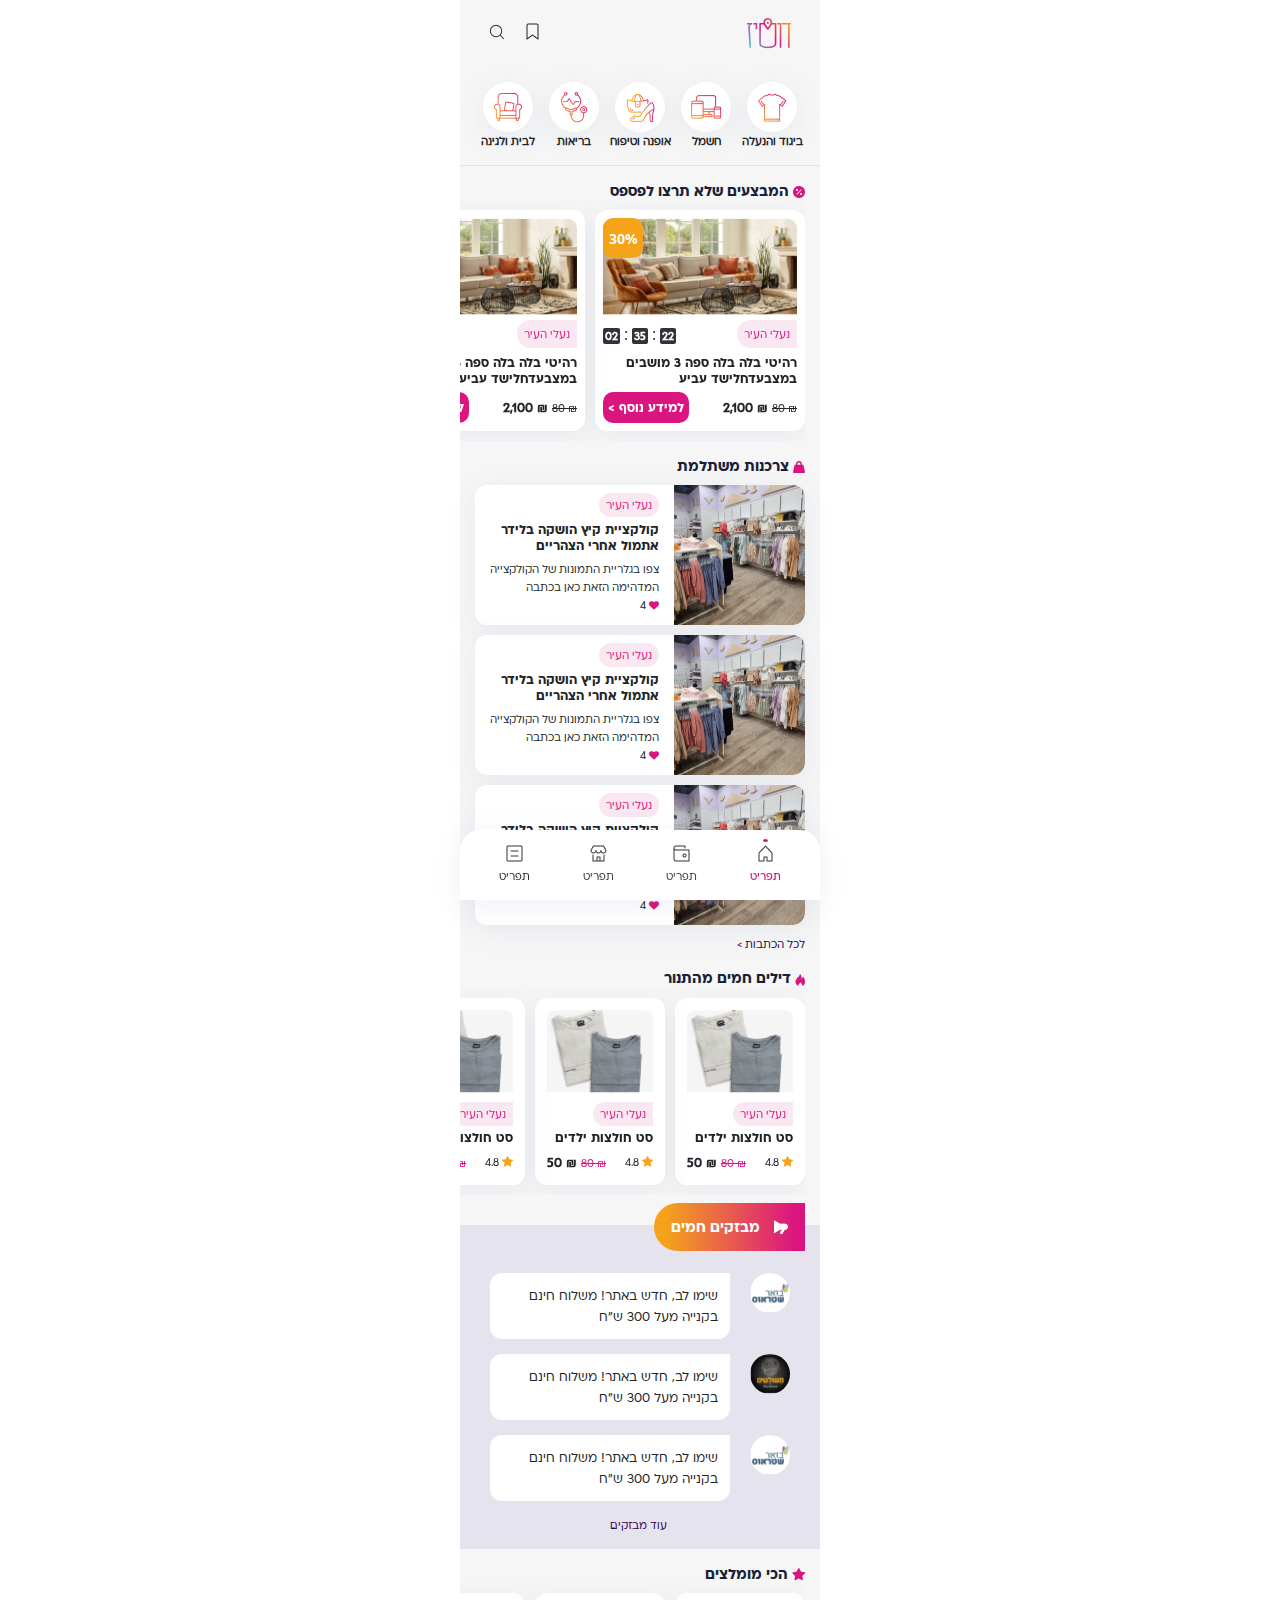
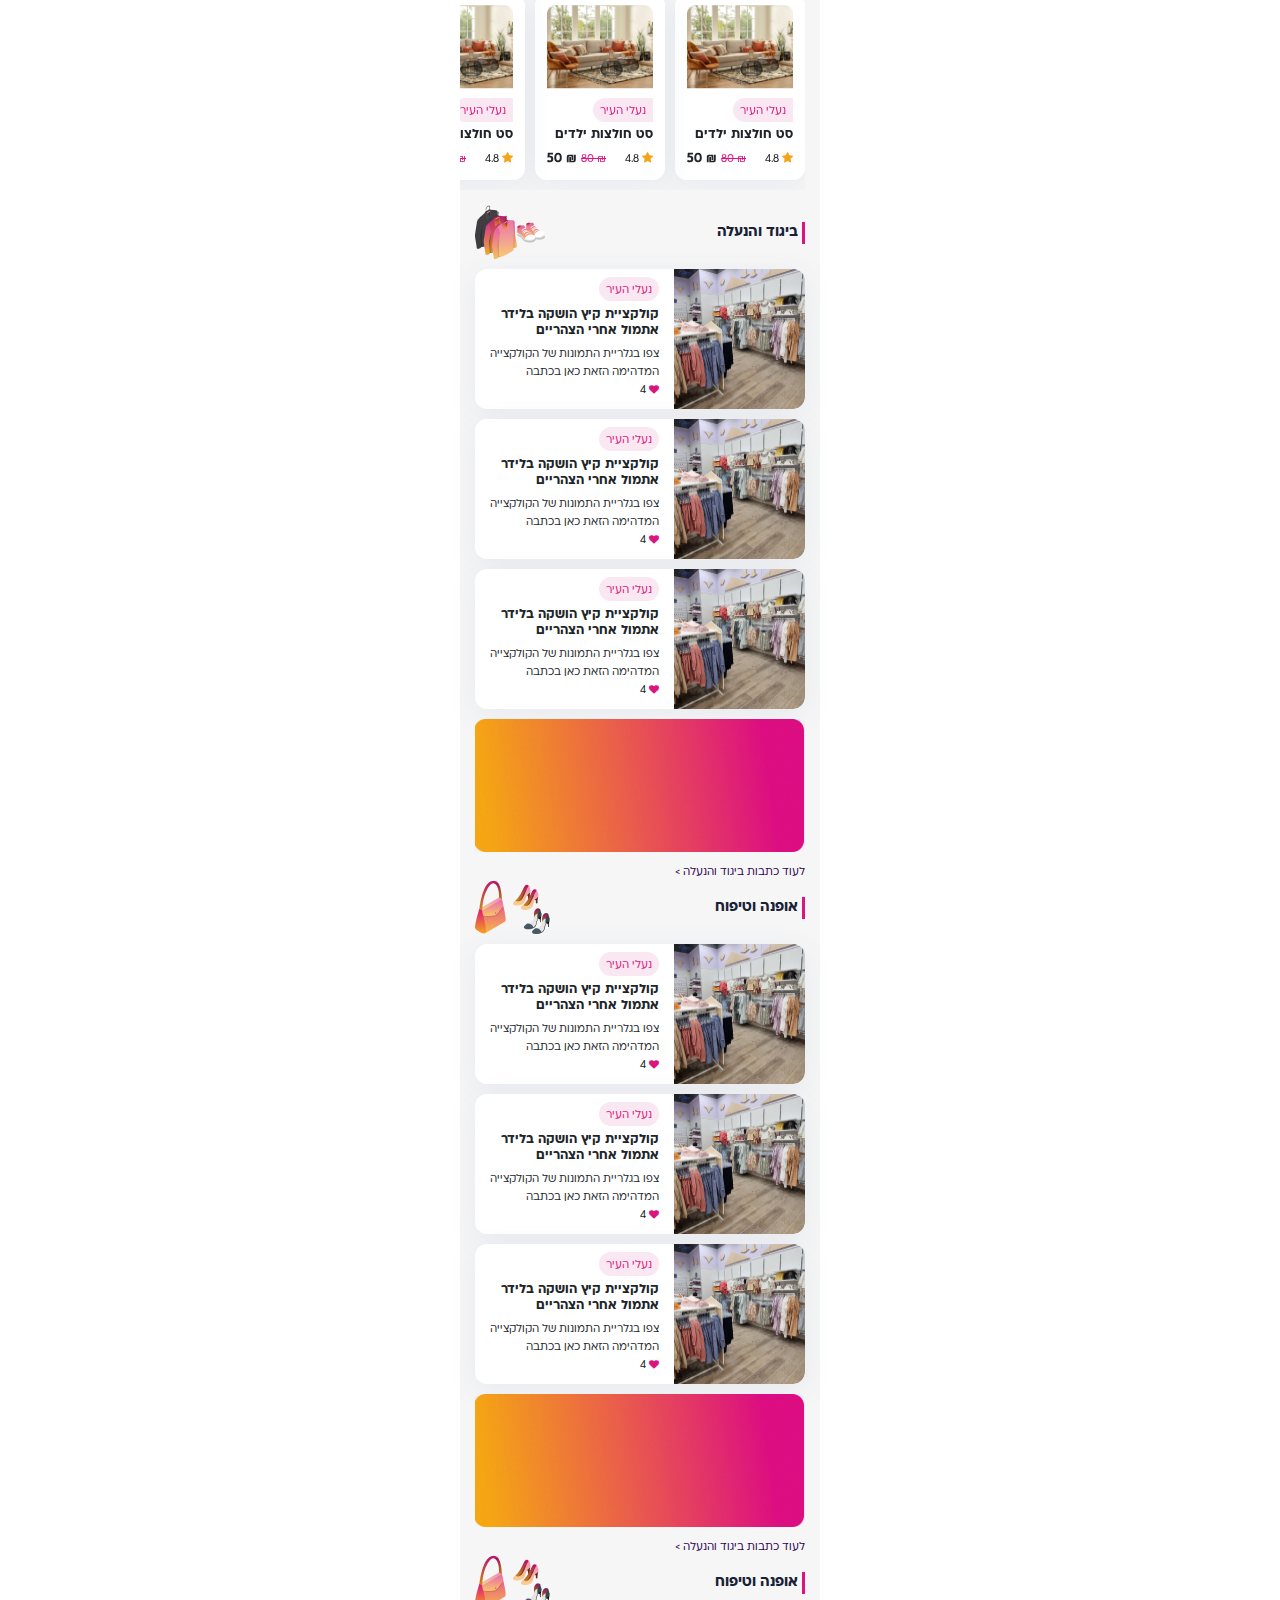
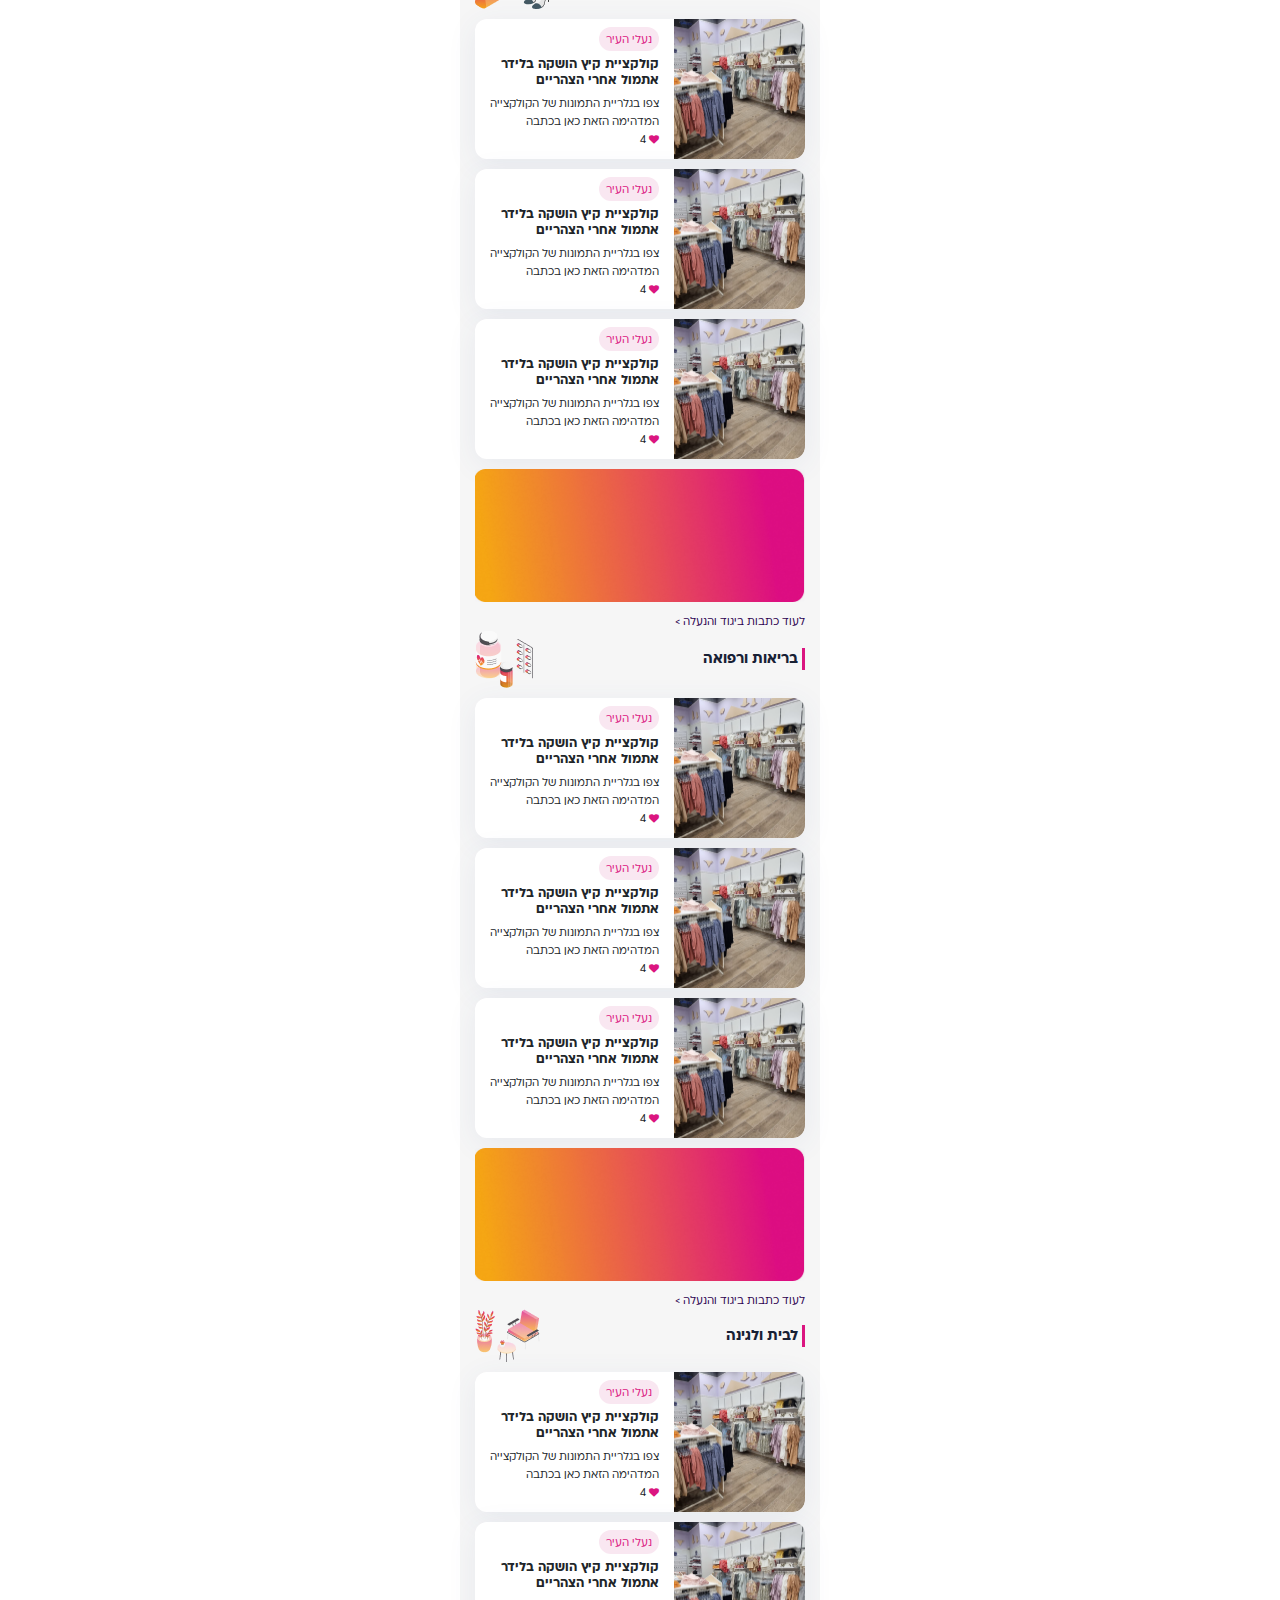
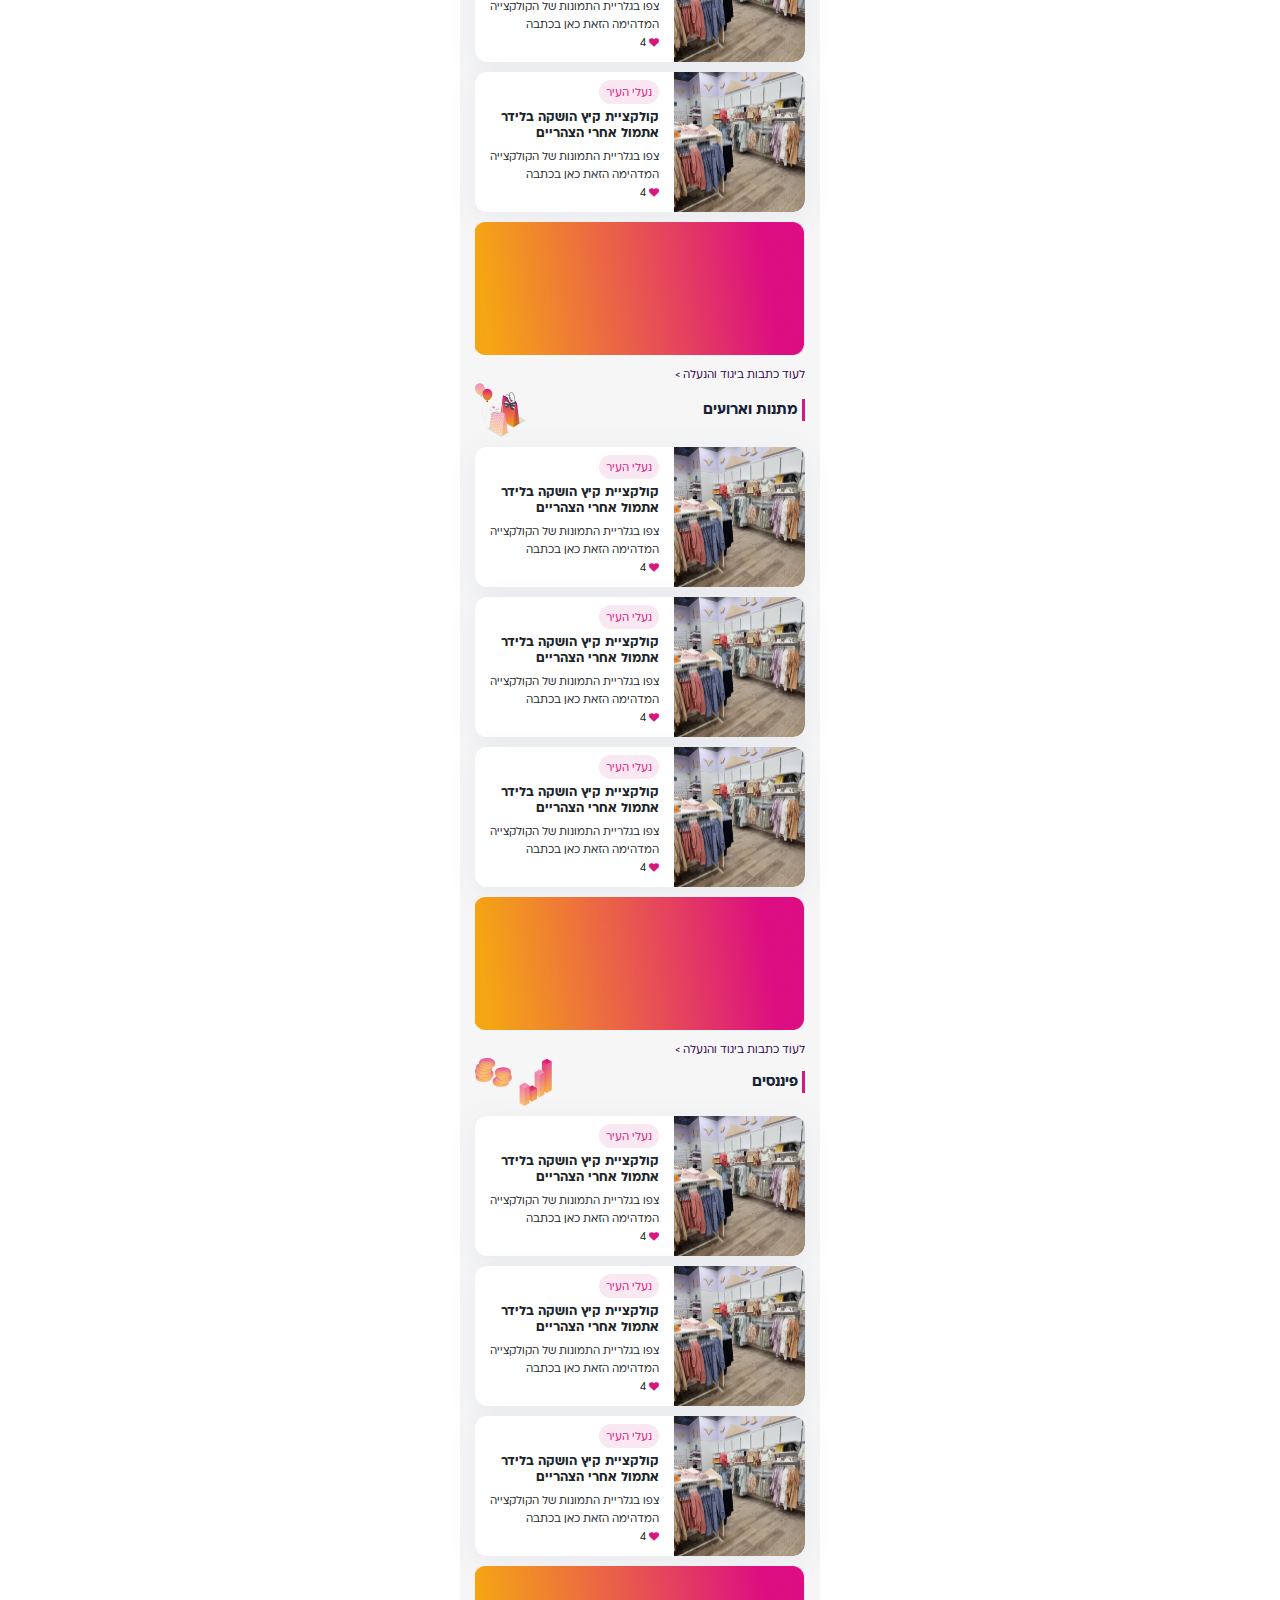
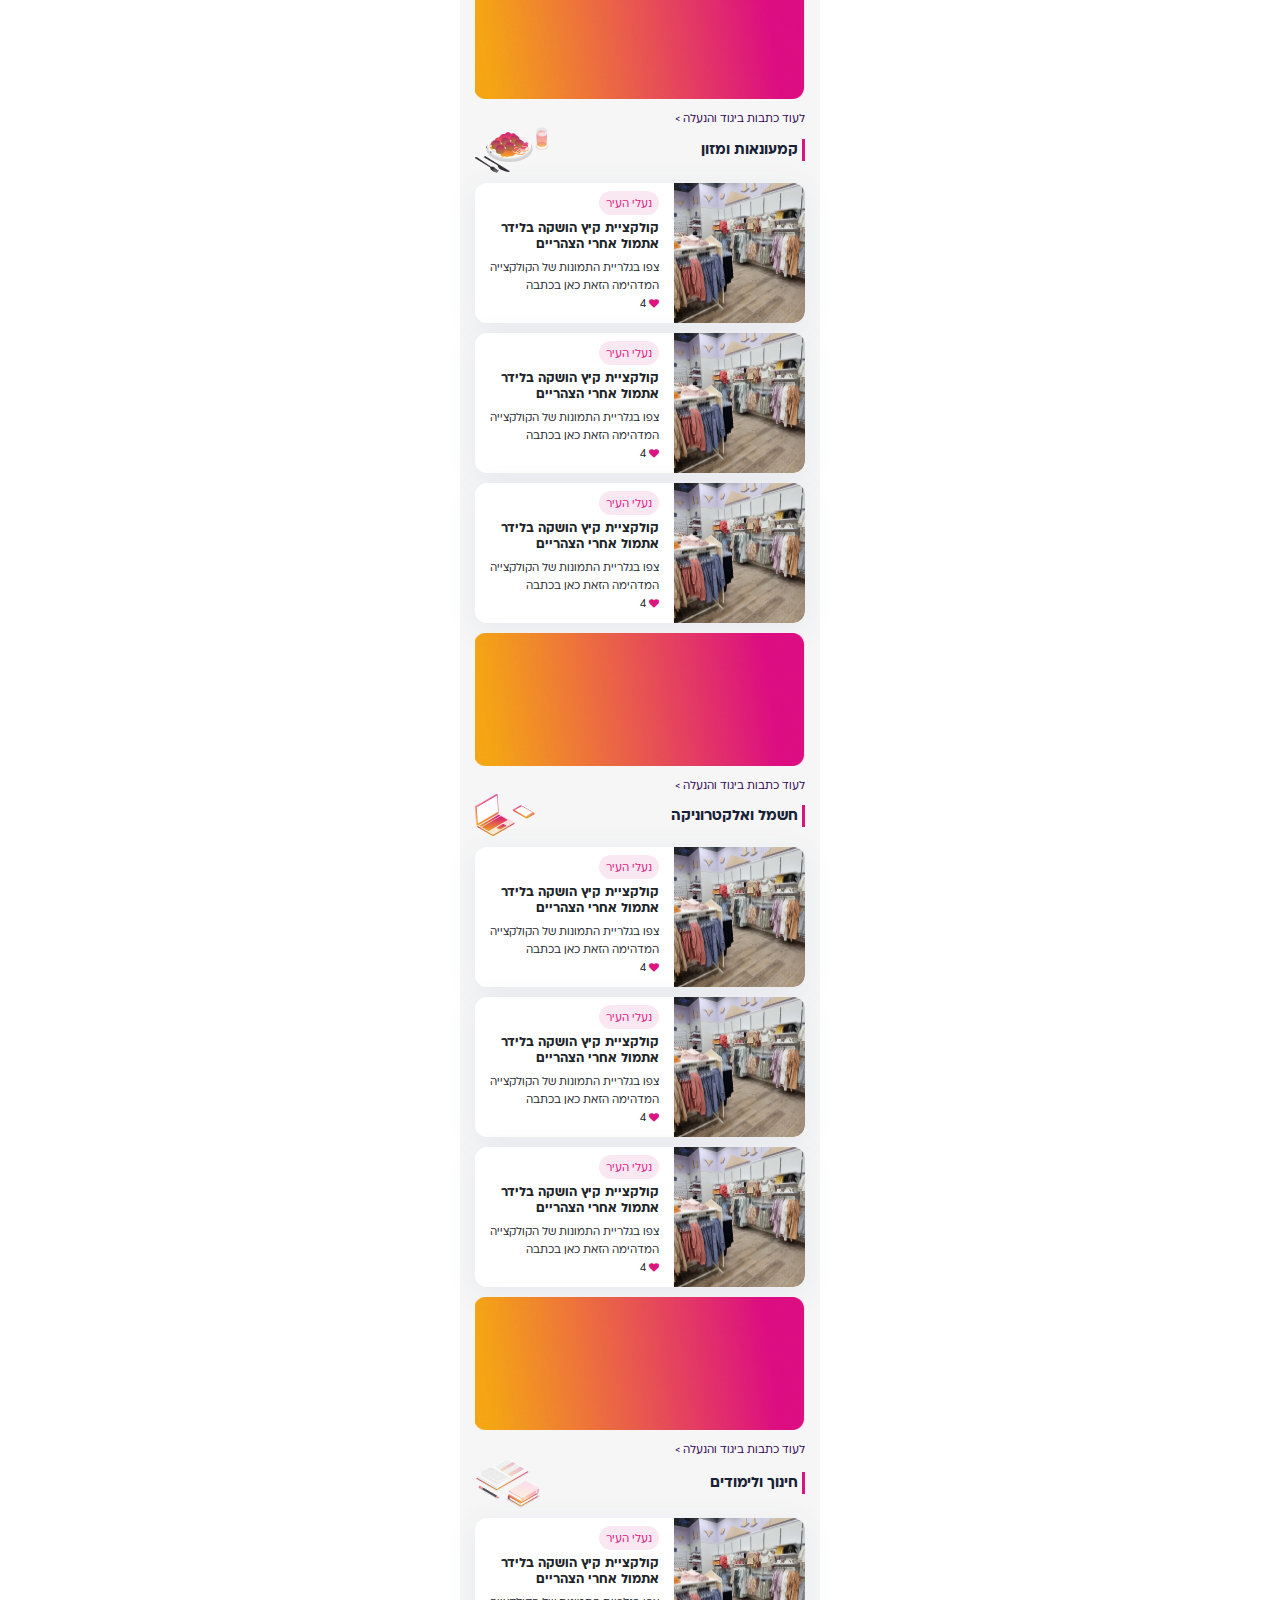
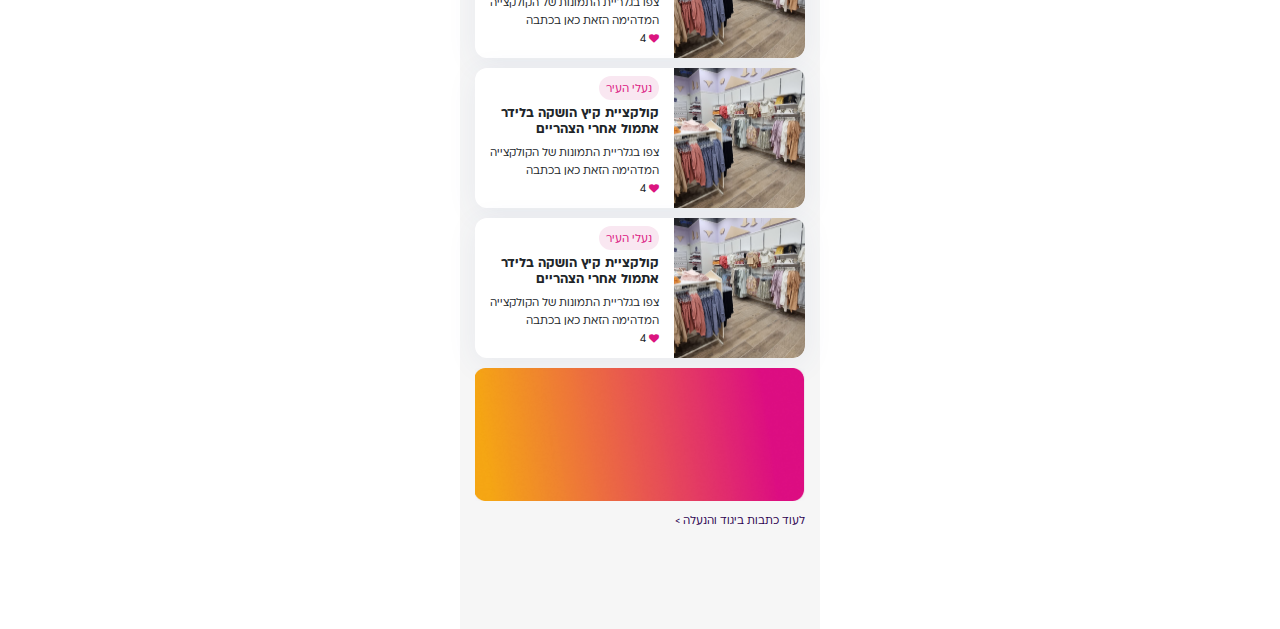
==== src/mobile-view.html @ 7cc5b459 "FrontEnd" ====
<html>
<title>Course - Details</title>
<meta charset="utf-8" />
<meta name="viewport" content="width=device-width, initial-scale=1" />

<head>
    <link rel="stylesheet" href="../../assets/dashboard/css/style.css" />
    <link rel="stylesheet" href="https://maxcdn.bootstrapcdn.com/bootstrap/4.0.0/css/bootstrap.min.css"
        integrity="sha384-Gn5384xqQ1aoWXA+058RXPxPg6fy4IWvTNh0E263XmFcJlSAwiGgFAW/dAiS6JXm" crossorigin="anonymous" />
    <link rel="stylesheet" href="https://cdnjs.cloudflare.com/ajax/libs/font-awesome/4.7.0/css/font-awesome.min.css" />
    <link href="https://fonts.googleapis.com/css2?family=Open+Sans:wght@300;400;500;600;700;800&display=swap"
        rel="stylesheet">
    <link href="https://fonts.googleapis.com/css2?family=Outfit:wght@300;400;500;600;700&display=swap" rel="stylesheet">
    <link rel="stylesheet" href="../assets/css/mobile-style.css">
    <link rel="stylesheet" href="../assets/css/swiper.css">
</head>

<body>
    <div class="bg_color">
        <header>
            <div class="container-fluid">
                <div class="row">
                    <div class="col-6">
                        <ul>
                            <li>
                                <img src="../assets/img/mobile_search.png" alt="" class="img-fluid">
                            </li>
                            <li>
                                <img src="../assets/img/tag_icon.png" alt="" class="img-fluid">
                            </li>
                        </ul>
                    </div>
                    <div class="col-6 text-right">
                        <a href="">
                            <img src="../assets/img/mobileLogo.png" alt="" class="img-fluid">
                        </a>
                    </div>
                </div>
            </div>
            <div class="mobile_menu">
                <div class="mobile_header">
                    <img src="../assets/img/mobileLogo.png" alt="" class="img-fluid">
                </div>
                <div class="mobile_body">
                    <p>Coming Soon !</p>
                </div>
            </div>
        </header>
        <main>
            <div class="main-wrapper">
                <div class="categories">
                    <div class="container-fluid">
                        <div class="row">
                            <div class="col-lg-12">
                                <ul>
                                    <li>
                                        <div class="category_box">
                                            <div class="img_box box_shahdow">
                                                <img src="../assets/img/mobile_component/category_1.png" alt=""
                                                    class="img-fluid">
                                            </div>
                                            <p class="font-weight-600 font-size-12">לבית ולגינה</p>
                                        </div>
                                    </li>
                                    <li>
                                        <div class="category_box">
                                            <div class="img_box box_shahdow">
                                                <img src="../assets/img/mobile_component/category_2.png" alt=""
                                                    class="img-fluid">
                                            </div>
                                            <p class="font-weight-600 font-size-12">בריאות</p>
                                        </div>
                                    </li>
                                    <li>
                                        <div class="category_box">
                                            <div class="img_box box_shahdow">
                                                <img src="../assets/img/mobile_component/category_3.png" alt=""
                                                    class="img-fluid">
                                            </div>
                                            <p class="font-weight-600 font-size-12">אופנה וטיפוח</p>
                                        </div>
                                    </li>
                                    <li>
                                        <div class="category_box">
                                            <div class="img_box box_shahdow">
                                                <img src="../assets/img/mobile_component/category_4.png" alt=""
                                                    class="img-fluid">
                                            </div>
                                            <p class="font-weight-600 font-size-12">חשמל</p>
                                        </div>
                                    </li>
                                    <li>
                                        <div class="category_box">
                                            <div class="img_box box_shahdow">
                                                <img src="../assets/img/mobile_component/category_5.png" alt=""
                                                    class="img-fluid">
                                            </div>
                                            <p class="font-weight-600 font-size-12">ביגוד והנעלה</p>
                                        </div>
                                    </li>
                                </ul>
                            </div>
                        </div>
                    </div>
                </div>
                <div class="line"></div>
                <div class="promotion">
                    <div class="container-fluid">
                        <div class="row">
                            <div class="col-lg-12 text-right">
                                <h3 class="common_title">המבצעים שלא תרצו לפספס <img
                                        src="../assets/img/mobile_component/percentage_icon.png" alt="" class="img-fluid">
                                </h3>
                            </div>
                        </div>
                    </div>
                    <div class="slider_div">
                        <div class="multiple_promotion swiper">
                            <div class="swiper-wrapper">
                                <div class="promotion_box box_shahdow swiper-slide">
                                    <div class="promotion_img_box">
                                        <img src="../assets/img/mobile_component/promotionImg.png" alt="" class="img-fluid">
                                        <span class="font-size-14 font-weight-700">30%</span>
                                    </div>
                                    <div class="promotion_content">
                                        <div class="time_category_text">
                                            <div class="time_div">
                                                <p>
                                                    <span class="font-size-12 font-weight-600">02</span> : <span
                                                        class="font-size-12 font-weight-600">35</span> : <span
                                                        class="font-size-12 font-weight-600">22</span>
                                                </p>
                                            </div>
                                            <p class="promotion_category font-size-12 font-weight-400">נעלי העיר</p>
                                        </div>
                                        <p class="promotion_title font-size-14 font-weight-700 text-right">רהיטי בלה בלה
                                            ספה 3 מושבים במצבעדחלישד עביע</p>
                                        <div class="price_learn_more">
                                            <a class="font-size-14 font-weight-700" href="">למידע נוסף ></a>
                                            <p class="font-size-14 font-weight-600">2,100 ₪ <span
                                                    class="font-size-12 font-weight-400">80 ₪</span></p>
                                        </div>
                                    </div>
                                </div>
                                <div class="promotion_box box_shahdow swiper-slide">
                                    <div class="promotion_img_box">
                                        <img src="../assets/img/mobile_component/promotionImg.png" alt="" class="img-fluid">
                                        <span class="font-size-14 font-weight-700">30%</span>
                                    </div>
                                    <div class="promotion_content">
                                        <div class="time_category_text">
                                            <div class="time_div">
                                                <p>
                                                    <span class="font-size-12 font-weight-600">02</span> : <span
                                                        class="font-size-12 font-weight-600">35</span> : <span
                                                        class="font-size-12 font-weight-600">22</span>
                                                </p>
                                            </div>
                                            <p class="promotion_category font-size-12 font-weight-400">נעלי העיר</p>
                                        </div>
                                        <p class="promotion_title font-size-14 font-weight-700 text-right">רהיטי בלה בלה
                                            ספה 3 מושבים במצבעדחלישד עביע</p>
                                        <div class="price_learn_more">
                                            <a class="font-size-14 font-weight-700" href="">למידע נוסף ></a>
                                            <p class="font-size-14 font-weight-600">2,100 ₪ <span
                                                    class="font-size-12 font-weight-400">80 ₪</span></p>
                                        </div>
                                    </div>
                                </div>
                                <div class="promotion_box box_shahdow swiper-slide">
                                    <div class="promotion_img_box">
                                        <img src="../assets/img/mobile_component/promotionImg.png" alt="" class="img-fluid">
                                        <span class="font-size-14 font-weight-700">30%</span>
                                    </div>
                                    <div class="promotion_content">
                                        <div class="time_category_text">
                                            <div class="time_div">
                                                <p>
                                                    <span class="font-size-12 font-weight-600">02</span> : <span
                                                        class="font-size-12 font-weight-600">35</span> : <span
                                                        class="font-size-12 font-weight-600">22</span>
                                                </p>
                                            </div>
                                            <p class="promotion_category font-size-12 font-weight-400">נעלי העיר</p>
                                        </div>
                                        <p class="promotion_title font-size-14 font-weight-700 text-right">רהיטי בלה בלה
                                            ספה 3 מושבים במצבעדחלישד עביע</p>
                                        <div class="price_learn_more">
                                            <a class="font-size-14 font-weight-700" href="">למידע נוסף ></a>
                                            <p class="font-size-14 font-weight-600">2,100 ₪ <span
                                                    class="font-size-12 font-weight-400">80 ₪</span></p>
                                        </div>
                                    </div>
                                </div>
                                <div class="promotion_box box_shahdow swiper-slide">
                                    <div class="promotion_img_box">
                                        <img src="../assets/img/mobile_component/promotionImg.png" alt="" class="img-fluid">
                                        <span class="font-size-14 font-weight-700">30%</span>
                                    </div>
                                    <div class="promotion_content">
                                        <div class="time_category_text">
                                            <div class="time_div">
                                                <p>
                                                    <span class="font-size-12 font-weight-600">02</span> : <span
                                                        class="font-size-12 font-weight-600">35</span> : <span
                                                        class="font-size-12 font-weight-600">22</span>
                                                </p>
                                            </div>
                                            <p class="promotion_category font-size-12 font-weight-400">נעלי העיר</p>
                                        </div>
                                        <p class="promotion_title font-size-14 font-weight-700 text-right">רהיטי בלה בלה
                                            ספה 3 מושבים במצבעדחלישד עביע</p>
                                        <div class="price_learn_more">
                                            <a class="font-size-14 font-weight-700" href="">למידע נוסף ></a>
                                            <p class="font-size-14 font-weight-600">2,100 ₪ <span
                                                    class="font-size-12 font-weight-400">80 ₪</span></p>
                                        </div>
                                    </div>
                                </div>
                                <div class="promotion_box box_shahdow swiper-slide">
                                    <div class="promotion_img_box">
                                        <img src="../assets/img/mobile_component/promotionImg.png" alt="" class="img-fluid">
                                        <span class="font-size-14 font-weight-700">30%</span>
                                    </div>
                                    <div class="promotion_content">
                                        <div class="time_category_text">
                                            <div class="time_div">
                                                <p>
                                                    <span class="font-size-12 font-weight-600">02</span> : <span
                                                        class="font-size-12 font-weight-600">35</span> : <span
                                                        class="font-size-12 font-weight-600">22</span>
                                                </p>
                                            </div>
                                            <p class="promotion_category font-size-12 font-weight-400">נעלי העיר</p>
                                        </div>
                                        <p class="promotion_title font-size-14 font-weight-700 text-right">רהיטי בלה בלה
                                            ספה 3 מושבים במצבעדחלישד עביע</p>
                                        <div class="price_learn_more">
                                            <a class="font-size-14 font-weight-700" href="">למידע נוסף ></a>
                                            <p class="font-size-14 font-weight-600">2,100 ₪ <span
                                                    class="font-size-12 font-weight-400">80 ₪</span></p>
                                        </div>
                                    </div>
                                </div>
                                <div class="promotion_box box_shahdow swiper-slide">
                                    <div class="promotion_img_box">
                                        <img src="../assets/img/mobile_component/promotionImg.png" alt="" class="img-fluid">
                                        <span class="font-size-14 font-weight-700">30%</span>
                                    </div>
                                    <div class="promotion_content">
                                        <div class="time_category_text">
                                            <div class="time_div">
                                                <p>
                                                    <span class="font-size-12 font-weight-600">02</span> : <span
                                                        class="font-size-12 font-weight-600">35</span> : <span
                                                        class="font-size-12 font-weight-600">22</span>
                                                </p>
                                            </div>
                                            <p class="promotion_category font-size-12 font-weight-400">נעלי העיר</p>
                                        </div>
                                        <p class="promotion_title font-size-14 font-weight-700 text-right">רהיטי בלה בלה
                                            ספה 3 מושבים במצבעדחלישד עביע</p>
                                        <div class="price_learn_more">
                                            <a class="font-size-14 font-weight-700" href="">למידע נוסף ></a>
                                            <p class="font-size-14 font-weight-600">2,100 ₪ <span
                                                    class="font-size-12 font-weight-400">80 ₪</span></p>
                                        </div>
                                    </div>
                                </div>
                            </div>
                        </div>
                    </div>

                </div>
                <div class="affordable_consumption">
                    <div class="container-fluid">
                        <div class="row">
                            <div class="col-lg-12 text-right">
                                <h3 class="common_title">צרכנות משתלמת <img src="../assets/img/mobile_component/beg.png"
                                        alt="" class="img-fluid"></h3>
                            </div>
                        </div>
                        <div class="row">
                            <div class="col-lg-12">
                                <div class="affordable_consumption_list">
                                    <div class="affordable_consumption_box box_shahdow">
                                        <img src="../assets/img/mobile_component/affordable_iten.png" alt=""
                                            class="img-fluid">
                                        <div class="content_div">
                                            <span class="category font-size-12 font-weight-400">נעלי העיר</span>
                                            <h4 class="font-size-14 font-weight-700">קולקציית קיץ הושקה בלידר אתמול אחרי
                                                הצהריים</h4>
                                            <p class="discription font-size-12 font-weight-400">צפו בגלריית התמונות של
                                                הקולקצייה המדהימה הזאת כאן בכתבה
                                            </p>
                                            <span class="font-size-12">4 <i class="fa fa-heart"
                                                    aria-hidden="true"></i></span>
                                        </div>
                                    </div>
                                    <div class="affordable_consumption_box box_shahdow">
                                        <img src="../assets/img/mobile_component/affordable_iten.png" alt=""
                                            class="img-fluid">
                                        <div class="content_div">
                                            <span class="category font-size-12 font-weight-400">נעלי העיר</span>
                                            <h4 class="font-size-14 font-weight-700">קולקציית קיץ הושקה בלידר אתמול אחרי
                                                הצהריים</h4>
                                            <p class="discription font-size-12 font-weight-400">צפו בגלריית התמונות של
                                                הקולקצייה המדהימה הזאת כאן בכתבה
                                            </p>
                                            <span class="font-size-12">4 <i class="fa fa-heart"
                                                    aria-hidden="true"></i></span>
                                        </div>
                                    </div>
                                    <div class="affordable_consumption_box box_shahdow">
                                        <img src="../assets/img/mobile_component/affordable_iten.png" alt=""
                                            class="img-fluid">
                                        <div class="content_div">
                                            <span class="category font-size-12 font-weight-400">נעלי העיר</span>
                                            <h4 class="font-size-14 font-weight-700">קולקציית קיץ הושקה בלידר אתמול אחרי
                                                הצהריים</h4>
                                            <p class="discription font-size-12 font-weight-400">צפו בגלריית התמונות של
                                                הקולקצייה המדהימה הזאת כאן בכתבה
                                            </p>
                                            <span class="font-size-12">4 <i class="fa fa-heart"
                                                    aria-hidden="true"></i></span>
                                        </div>
                                    </div>
                                    <a href="" class="learn_more font-size-12 font-weight-400">לכל הכתבות ></a>
                                </div>
                            </div>
                        </div>
                    </div>
                </div>
                <div class="deals">
                    <div class="container-fluid">
                        <div class="row">
                            <div class="col-lg-12 text-right">
                                <h3 class="common_title">דילים חמים מהתנור <img
                                        src="../assets/img/mobile_component/deals.png" alt="" class="img-fluid"></h3>
                            </div>
                        </div>
                    </div>
                    <div class="slider_div">
                        <div class="multiple_deals swiper">
                            <div class="swiper-wrapper">
                                <div class="deals_box box_shahdow swiper-slide">
                                    <img src="../assets/img/mobile_component/deal_item.png" alt="" class="img-fluid">
                                    <div class="content_div">
                                        <span class="deal_category font-size-12 font-weight-400">נעלי העיר</span>
                                        <h4 class="title font-size-14 font-weight-700">סט חולצות ילדים</h4>
                                        <div class="rating_price_div">
                                            <p class="font-size-14 font-weight-600">50 ₪ <span
                                                    class="font-size-12 font-weight-400">80 ₪</span></p>
                                            <p class="rating_text">4.8 <i class="fa fa-star"></i></p>
                                        </div>
                                    </div>
                                </div>
                                <div class="deals_box box_shahdow swiper-slide">
                                    <img src="../assets/img/mobile_component/deal_item.png" alt="" class="img-fluid">
                                    <div class="content_div">
                                        <span class="deal_category font-size-12 font-weight-400">נעלי העיר</span>
                                        <h4 class="title font-size-14 font-weight-700">סט חולצות ילדים</h4>
                                        <div class="rating_price_div">
                                            <p class="font-size-14 font-weight-600">50 ₪ <span
                                                    class="font-size-12 font-weight-400">80 ₪</span></p>
                                            <p class="rating_text">4.8 <i class="fa fa-star"></i></p>
                                        </div>
                                    </div>
                                </div>
                                <div class="deals_box box_shahdow swiper-slide">
                                    <img src="../assets/img/mobile_component/deal_item.png" alt="" class="img-fluid">
                                    <div class="content_div">
                                        <span class="deal_category font-size-12 font-weight-400">נעלי העיר</span>
                                        <h4 class="title font-size-14 font-weight-700">סט חולצות ילדים</h4>
                                        <div class="rating_price_div">
                                            <p class="font-size-14 font-weight-600">50 ₪ <span
                                                    class="font-size-12 font-weight-400">80 ₪</span></p>
                                            <p class="rating_text">4.8 <i class="fa fa-star"></i></p>
                                        </div>
                                    </div>
                                </div>
                            </div>
                        </div>
                    </div>

                </div>
                <div class="hot_flashes">
                    <div class="container-fluid">
                        <div class="row">
                            <div class="col-lg-12">
                                <span class="annoucment_text font-size-16 font-weight-600">מבזקים חמים <img
                                        src="../assets/img/mobile_component/anaoucment.png" alt="" class="img-fluid"></span>
                                <div class="hot_flashes_list">
                                    <ul>
                                        <li>
                                            <div class="img_box">
                                                <img src="../assets/img/mobile_component/flashes_2.png" alt=""
                                                    class="img-fluid">
                                            </div>
                                            <p class="flashes_comment font-size-14">שימו לב, חדש באתר! משלוח חינם בקנייה מעל
                                                300 ש”ח</p>
                                        </li>
                                        <li>
                                            <div class="img_box">
                                                <img src="../assets/img/mobile_component/flashes_1.png" alt=""
                                                    class="img-fluid">
                                            </div>
                                            <p class="flashes_comment font-size-14">שימו לב, חדש באתר! משלוח חינם בקנייה מעל
                                                300 ש”ח</p>
                                        </li>
                                        <li>
                                            <div class="img_box">
                                                <img src="../assets/img/mobile_component/flashes_2.png" alt=""
                                                    class="img-fluid">
                                            </div>
                                            <p class="flashes_comment font-size-14">שימו לב, חדש באתר! משלוח חינם בקנייה מעל
                                                300 ש”ח</p>
                                        </li>
                                    </ul>
                                    <p class="more_flashes text-center font-size-12">עוד מבזקים...</p>
                                </div>

                            </div>
                        </div>
                    </div>
                </div>
                <div class="deals">
                    <div class="container-fluid">
                        <div class="row">
                            <div class="col-lg-12 text-right">
                                <h3 class="common_title">הכי מומלצים <img src="../assets/img/mobile_component/star.png"
                                        alt="" class="img-fluid"></h3>
                            </div>
                        </div>
                    </div>
                    <div class="slider_div">
                        <div class="multiple_deals swiper">
                            <div class="swiper-wrapper">
                                <div class="deals_box box_shahdow swiper-slide">
                                    <img src="../assets/img/mobile_component/recommendedItem.png" alt="" class="img-fluid">
                                    <div class="content_div">
                                        <span class="deal_category font-size-12 font-weight-400">נעלי העיר</span>
                                        <h4 class="title font-size-14 font-weight-700">סט חולצות ילדים</h4>
                                        <div class="rating_price_div">
                                            <p class="font-size-14 font-weight-600">50 ₪ <span
                                                    class="font-size-12 font-weight-400">80 ₪</span></p>
                                            <p class="rating_text">4.8 <i class="fa fa-star"></i></p>
                                        </div>
                                    </div>
                                </div>
                                <div class="deals_box box_shahdow swiper-slide">
                                    <img src="../assets/img/mobile_component/recommendedItem.png" alt="" class="img-fluid">
                                    <div class="content_div">
                                        <span class="deal_category font-size-12 font-weight-400">נעלי העיר</span>
                                        <h4 class="title font-size-14 font-weight-700">סט חולצות ילדים</h4>
                                        <div class="rating_price_div">
                                            <p class="font-size-14 font-weight-600">50 ₪ <span
                                                    class="font-size-12 font-weight-400">80 ₪</span></p>
                                            <p class="rating_text">4.8 <i class="fa fa-star"></i></p>
                                        </div>
                                    </div>
                                </div>
                                <div class="deals_box box_shahdow swiper-slide">
                                    <img src="../assets/img/mobile_component/recommendedItem.png" alt="" class="img-fluid">
                                    <div class="content_div">
                                        <span class="deal_category font-size-12 font-weight-400">נעלי העיר</span>
                                        <h4 class="title font-size-14 font-weight-700">סט חולצות ילדים</h4>
                                        <div class="rating_price_div">
                                            <p class="font-size-14 font-weight-600">50 ₪ <span
                                                    class="font-size-12 font-weight-400">80 ₪</span></p>
                                            <p class="rating_text">4.8 <i class="fa fa-star"></i></p>
                                        </div>
                                    </div>
                                </div>
                            </div>
                        </div>
                    </div>
                </div>
                <div class="affordable_consumption">
                    <div class="container-fluid">
                        <div class="row">
                            <div class="col-lg-12 text-right">
                                <div class="header_cloth">
                                    <img src="../assets/img/mobile_component/shoe_cloth.png" alt="" class="img-fluid">
                                    <h3 class="common_title">ביגוד והנעלה <img src="../assets/img/mobile_component/Line.png"
                                            alt="" class="img-fluid"></h3>
                                </div>
                            </div>
                        </div>
                        <div class="row">
                            <div class="col-lg-12">
                                <div class="affordable_consumption_list">
                                    <div class="affordable_consumption_box box_shahdow">
                                        <img src="../assets/img/mobile_component/affordable_iten.png" alt=""
                                            class="img-fluid">
                                        <div class="content_div">
                                            <span class="category font-size-12 font-weight-400">נעלי העיר</span>
                                            <h4 class="font-size-14 font-weight-700">קולקציית קיץ הושקה בלידר אתמול אחרי
                                                הצהריים</h4>
                                            <p class="discription font-size-12 font-weight-400">צפו בגלריית התמונות של
                                                הקולקצייה המדהימה הזאת כאן בכתבה
                                            </p>
                                            <span class="font-size-12">4 <i class="fa fa-heart"
                                                    aria-hidden="true"></i></span>
                                        </div>
                                    </div>
                                    <div class="affordable_consumption_box box_shahdow">
                                        <img src="../assets/img/mobile_component/affordable_iten.png" alt=""
                                            class="img-fluid">
                                        <div class="content_div">
                                            <span class="category font-size-12 font-weight-400">נעלי העיר</span>
                                            <h4 class="font-size-14 font-weight-700">קולקציית קיץ הושקה בלידר אתמול אחרי
                                                הצהריים</h4>
                                            <p class="discription font-size-12 font-weight-400">צפו בגלריית התמונות של
                                                הקולקצייה המדהימה הזאת כאן בכתבה
                                            </p>
                                            <span class="font-size-12">4 <i class="fa fa-heart"
                                                    aria-hidden="true"></i></span>
                                        </div>
                                    </div>
                                    <div class="affordable_consumption_box box_shahdow">
                                        <img src="../assets/img/mobile_component/affordable_iten.png" alt=""
                                            class="img-fluid">
                                        <div class="content_div">
                                            <span class="category font-size-12 font-weight-400">נעלי העיר</span>
                                            <h4 class="font-size-14 font-weight-700">קולקציית קיץ הושקה בלידר אתמול אחרי
                                                הצהריים</h4>
                                            <p class="discription font-size-12 font-weight-400">צפו בגלריית התמונות של
                                                הקולקצייה המדהימה הזאת כאן בכתבה
                                            </p>
                                            <span class="font-size-12">4 <i class="fa fa-heart"
                                                    aria-hidden="true"></i></span>
                                        </div>
                                    </div>
                                    <div class="slider_div">
                                        <img src="../assets/img/mobile_component/slider_img.png" alt="" class="img-fluid">
                                    </div>
                                    <a href="" class="learn_more font-size-12 font-weight-400">לעוד כתבות ביגוד והנעלה ></a>
                                </div>
                            </div>
                        </div>
                    </div>
                </div>
                <div class="affordable_consumption">
                    <div class="container-fluid">
                        <div class="row">
                            <div class="col-lg-12 text-right">
                                <div class="header_cloth">
                                    <img src="../assets/img/mobile_component/fashion_groming.png" alt="" class="img-fluid">
                                    <h3 class="common_title">אופנה וטיפוח <img src="../assets/img/mobile_component/Line.png"
                                            alt="" class="img-fluid"></h3>
                                </div>
                            </div>
                        </div>
                        <div class="row">
                            <div class="col-lg-12">
                                <div class="affordable_consumption_list">
                                    <div class="affordable_consumption_box box_shahdow">
                                        <img src="../assets/img/mobile_component/affordable_iten.png" alt=""
                                            class="img-fluid">
                                        <div class="content_div">
                                            <span class="category font-size-12 font-weight-400">נעלי העיר</span>
                                            <h4 class="font-size-14 font-weight-700">קולקציית קיץ הושקה בלידר אתמול אחרי
                                                הצהריים</h4>
                                            <p class="discription font-size-12 font-weight-400">צפו בגלריית התמונות של
                                                הקולקצייה המדהימה הזאת כאן בכתבה
                                            </p>
                                            <span class="font-size-12">4 <i class="fa fa-heart"
                                                    aria-hidden="true"></i></span>
                                        </div>
                                    </div>
                                    <div class="affordable_consumption_box box_shahdow">
                                        <img src="../assets/img/mobile_component/affordable_iten.png" alt=""
                                            class="img-fluid">
                                        <div class="content_div">
                                            <span class="category font-size-12 font-weight-400">נעלי העיר</span>
                                            <h4 class="font-size-14 font-weight-700">קולקציית קיץ הושקה בלידר אתמול אחרי
                                                הצהריים</h4>
                                            <p class="discription font-size-12 font-weight-400">צפו בגלריית התמונות של
                                                הקולקצייה המדהימה הזאת כאן בכתבה
                                            </p>
                                            <span class="font-size-12">4 <i class="fa fa-heart"
                                                    aria-hidden="true"></i></span>
                                        </div>
                                    </div>
                                    <div class="affordable_consumption_box box_shahdow">
                                        <img src="../assets/img/mobile_component/affordable_iten.png" alt=""
                                            class="img-fluid">
                                        <div class="content_div">
                                            <span class="category font-size-12 font-weight-400">נעלי העיר</span>
                                            <h4 class="font-size-14 font-weight-700">קולקציית קיץ הושקה בלידר אתמול אחרי
                                                הצהריים</h4>
                                            <p class="discription font-size-12 font-weight-400">צפו בגלריית התמונות של
                                                הקולקצייה המדהימה הזאת כאן בכתבה
                                            </p>
                                            <span class="font-size-12">4 <i class="fa fa-heart"
                                                    aria-hidden="true"></i></span>
                                        </div>
                                    </div>
                                    <div class="slider_div">
                                        <img src="../assets/img/mobile_component/slider_img.png" alt="" class="img-fluid">
                                    </div>
                                    <a href="" class="learn_more font-size-12 font-weight-400">לעוד כתבות ביגוד והנעלה ></a>
                                </div>
                            </div>
                        </div>
                    </div>
                </div>
                <div class="affordable_consumption">
                    <div class="container-fluid">
                        <div class="row">
                            <div class="col-lg-12 text-right">
                                <div class="header_cloth">
                                    <img src="../assets/img/mobile_component/fashion_groming.png" alt="" class="img-fluid">
                                    <h3 class="common_title">אופנה וטיפוח <img src="../assets/img/mobile_component/Line.png"
                                            alt="" class="img-fluid"></h3>
                                </div>
                            </div>
                        </div>
                        <div class="row">
                            <div class="col-lg-12">
                                <div class="affordable_consumption_list">
                                    <div class="affordable_consumption_box box_shahdow">
                                        <img src="../assets/img/mobile_component/affordable_iten.png" alt=""
                                            class="img-fluid">
                                        <div class="content_div">
                                            <span class="category font-size-12 font-weight-400">נעלי העיר</span>
                                            <h4 class="font-size-14 font-weight-700">קולקציית קיץ הושקה בלידר אתמול אחרי
                                                הצהריים</h4>
                                            <p class="discription font-size-12 font-weight-400">צפו בגלריית התמונות של
                                                הקולקצייה המדהימה הזאת כאן בכתבה
                                            </p>
                                            <span class="font-size-12">4 <i class="fa fa-heart"
                                                    aria-hidden="true"></i></span>
                                        </div>
                                    </div>
                                    <div class="affordable_consumption_box box_shahdow">
                                        <img src="../assets/img/mobile_component/affordable_iten.png" alt=""
                                            class="img-fluid">
                                        <div class="content_div">
                                            <span class="category font-size-12 font-weight-400">נעלי העיר</span>
                                            <h4 class="font-size-14 font-weight-700">קולקציית קיץ הושקה בלידר אתמול אחרי
                                                הצהריים</h4>
                                            <p class="discription font-size-12 font-weight-400">צפו בגלריית התמונות של
                                                הקולקצייה המדהימה הזאת כאן בכתבה
                                            </p>
                                            <span class="font-size-12">4 <i class="fa fa-heart"
                                                    aria-hidden="true"></i></span>
                                        </div>
                                    </div>
                                    <div class="affordable_consumption_box box_shahdow">
                                        <img src="../assets/img/mobile_component/affordable_iten.png" alt=""
                                            class="img-fluid">
                                        <div class="content_div">
                                            <span class="category font-size-12 font-weight-400">נעלי העיר</span>
                                            <h4 class="font-size-14 font-weight-700">קולקציית קיץ הושקה בלידר אתמול אחרי
                                                הצהריים</h4>
                                            <p class="discription font-size-12 font-weight-400">צפו בגלריית התמונות של
                                                הקולקצייה המדהימה הזאת כאן בכתבה
                                            </p>
                                            <span class="font-size-12">4 <i class="fa fa-heart"
                                                    aria-hidden="true"></i></span>
                                        </div>
                                    </div>
                                    <div class="slider_div">
                                        <img src="../assets/img/mobile_component/slider_img.png" alt="" class="img-fluid">
                                    </div>
                                    <a href="" class="learn_more font-size-12 font-weight-400">לעוד כתבות ביגוד והנעלה ></a>
                                </div>
                            </div>
                        </div>
                    </div>
                </div>
                <div class="affordable_consumption">
                    <div class="container-fluid">
                        <div class="row">
                            <div class="col-lg-12 text-right">
                                <div class="header_cloth">
                                    <img src="../assets/img/mobile_component/health_medicine.png" alt="" class="img-fluid">
                                    <h3 class="common_title">בריאות ורפואה <img
                                            src="../assets/img/mobile_component/Line.png" alt="" class="img-fluid"></h3>
                                </div>
                            </div>
                        </div>
                        <div class="row">
                            <div class="col-lg-12">
                                <div class="affordable_consumption_list">
                                    <div class="affordable_consumption_box box_shahdow">
                                        <img src="../assets/img/mobile_component/affordable_iten.png" alt=""
                                            class="img-fluid">
                                        <div class="content_div">
                                            <span class="category font-size-12 font-weight-400">נעלי העיר</span>
                                            <h4 class="font-size-14 font-weight-700">קולקציית קיץ הושקה בלידר אתמול אחרי
                                                הצהריים</h4>
                                            <p class="discription font-size-12 font-weight-400">צפו בגלריית התמונות של
                                                הקולקצייה המדהימה הזאת כאן בכתבה
                                            </p>
                                            <span class="font-size-12">4 <i class="fa fa-heart"
                                                    aria-hidden="true"></i></span>
                                        </div>
                                    </div>
                                    <div class="affordable_consumption_box box_shahdow">
                                        <img src="../assets/img/mobile_component/affordable_iten.png" alt=""
                                            class="img-fluid">
                                        <div class="content_div">
                                            <span class="category font-size-12 font-weight-400">נעלי העיר</span>
                                            <h4 class="font-size-14 font-weight-700">קולקציית קיץ הושקה בלידר אתמול אחרי
                                                הצהריים</h4>
                                            <p class="discription font-size-12 font-weight-400">צפו בגלריית התמונות של
                                                הקולקצייה המדהימה הזאת כאן בכתבה
                                            </p>
                                            <span class="font-size-12">4 <i class="fa fa-heart"
                                                    aria-hidden="true"></i></span>
                                        </div>
                                    </div>
                                    <div class="affordable_consumption_box box_shahdow">
                                        <img src="../assets/img/mobile_component/affordable_iten.png" alt=""
                                            class="img-fluid">
                                        <div class="content_div">
                                            <span class="category font-size-12 font-weight-400">נעלי העיר</span>
                                            <h4 class="font-size-14 font-weight-700">קולקציית קיץ הושקה בלידר אתמול אחרי
                                                הצהריים</h4>
                                            <p class="discription font-size-12 font-weight-400">צפו בגלריית התמונות של
                                                הקולקצייה המדהימה הזאת כאן בכתבה
                                            </p>
                                            <span class="font-size-12">4 <i class="fa fa-heart"
                                                    aria-hidden="true"></i></span>
                                        </div>
                                    </div>
                                    <div class="slider_div">
                                        <img src="../assets/img/mobile_component/slider_img.png" alt="" class="img-fluid">
                                    </div>
                                    <a href="" class="learn_more font-size-12 font-weight-400">לעוד כתבות ביגוד והנעלה ></a>
                                </div>
                            </div>
                        </div>
                    </div>
                </div>
                <div class="affordable_consumption">
                    <div class="container-fluid">
                        <div class="row">
                            <div class="col-lg-12 text-right">
                                <div class="header_cloth">
                                    <img src="../assets/img/mobile_component/home_garden.png" alt="" class="img-fluid">
                                    <h3 class="common_title">לבית ולגינה <img src="../assets/img/mobile_component/Line.png"
                                            alt="" class="img-fluid"></h3>
                                </div>
                            </div>
                        </div>
                        <div class="row">
                            <div class="col-lg-12">
                                <div class="affordable_consumption_list">
                                    <div class="affordable_consumption_box box_shahdow">
                                        <img src="../assets/img/mobile_component/affordable_iten.png" alt=""
                                            class="img-fluid">
                                        <div class="content_div">
                                            <span class="category font-size-12 font-weight-400">נעלי העיר</span>
                                            <h4 class="font-size-14 font-weight-700">קולקציית קיץ הושקה בלידר אתמול אחרי
                                                הצהריים</h4>
                                            <p class="discription font-size-12 font-weight-400">צפו בגלריית התמונות של
                                                הקולקצייה המדהימה הזאת כאן בכתבה
                                            </p>
                                            <span class="font-size-12">4 <i class="fa fa-heart"
                                                    aria-hidden="true"></i></span>
                                        </div>
                                    </div>
                                    <div class="affordable_consumption_box box_shahdow">
                                        <img src="../assets/img/mobile_component/affordable_iten.png" alt=""
                                            class="img-fluid">
                                        <div class="content_div">
                                            <span class="category font-size-12 font-weight-400">נעלי העיר</span>
                                            <h4 class="font-size-14 font-weight-700">קולקציית קיץ הושקה בלידר אתמול אחרי
                                                הצהריים</h4>
                                            <p class="discription font-size-12 font-weight-400">צפו בגלריית התמונות של
                                                הקולקצייה המדהימה הזאת כאן בכתבה
                                            </p>
                                            <span class="font-size-12">4 <i class="fa fa-heart"
                                                    aria-hidden="true"></i></span>
                                        </div>
                                    </div>
                                    <div class="affordable_consumption_box box_shahdow">
                                        <img src="../assets/img/mobile_component/affordable_iten.png" alt=""
                                            class="img-fluid">
                                        <div class="content_div">
                                            <span class="category font-size-12 font-weight-400">נעלי העיר</span>
                                            <h4 class="font-size-14 font-weight-700">קולקציית קיץ הושקה בלידר אתמול אחרי
                                                הצהריים</h4>
                                            <p class="discription font-size-12 font-weight-400">צפו בגלריית התמונות של
                                                הקולקצייה המדהימה הזאת כאן בכתבה
                                            </p>
                                            <span class="font-size-12">4 <i class="fa fa-heart"
                                                    aria-hidden="true"></i></span>
                                        </div>
                                    </div>
                                    <div class="slider_div">
                                        <img src="../assets/img/mobile_component/slider_img.png" alt="" class="img-fluid">
                                    </div>
                                    <a href="" class="learn_more font-size-12 font-weight-400">לעוד כתבות ביגוד והנעלה ></a>
                                </div>
                            </div>
                        </div>
                    </div>
                </div>
                <div class="affordable_consumption">
                    <div class="container-fluid">
                        <div class="row">
                            <div class="col-lg-12 text-right">
                                <div class="header_cloth">
                                    <img src="../assets/img/mobile_component/gift_event.png" alt="" class="img-fluid">
                                    <h3 class="common_title">מתנות וארועים <img
                                            src="../assets/img/mobile_component/Line.png" alt="" class="img-fluid"></h3>
                                </div>
                            </div>
                        </div>
                        <div class="row">
                            <div class="col-lg-12">
                                <div class="affordable_consumption_list">
                                    <div class="affordable_consumption_box box_shahdow">
                                        <img src="../assets/img/mobile_component/affordable_iten.png" alt=""
                                            class="img-fluid">
                                        <div class="content_div">
                                            <span class="category font-size-12 font-weight-400">נעלי העיר</span>
                                            <h4 class="font-size-14 font-weight-700">קולקציית קיץ הושקה בלידר אתמול אחרי
                                                הצהריים</h4>
                                            <p class="discription font-size-12 font-weight-400">צפו בגלריית התמונות של
                                                הקולקצייה המדהימה הזאת כאן בכתבה
                                            </p>
                                            <span class="font-size-12">4 <i class="fa fa-heart"
                                                    aria-hidden="true"></i></span>
                                        </div>
                                    </div>
                                    <div class="affordable_consumption_box box_shahdow">
                                        <img src="../assets/img/mobile_component/affordable_iten.png" alt=""
                                            class="img-fluid">
                                        <div class="content_div">
                                            <span class="category font-size-12 font-weight-400">נעלי העיר</span>
                                            <h4 class="font-size-14 font-weight-700">קולקציית קיץ הושקה בלידר אתמול אחרי
                                                הצהריים</h4>
                                            <p class="discription font-size-12 font-weight-400">צפו בגלריית התמונות של
                                                הקולקצייה המדהימה הזאת כאן בכתבה
                                            </p>
                                            <span class="font-size-12">4 <i class="fa fa-heart"
                                                    aria-hidden="true"></i></span>
                                        </div>
                                    </div>
                                    <div class="affordable_consumption_box box_shahdow">
                                        <img src="../assets/img/mobile_component/affordable_iten.png" alt=""
                                            class="img-fluid">
                                        <div class="content_div">
                                            <span class="category font-size-12 font-weight-400">נעלי העיר</span>
                                            <h4 class="font-size-14 font-weight-700">קולקציית קיץ הושקה בלידר אתמול אחרי
                                                הצהריים</h4>
                                            <p class="discription font-size-12 font-weight-400">צפו בגלריית התמונות של
                                                הקולקצייה המדהימה הזאת כאן בכתבה
                                            </p>
                                            <span class="font-size-12">4 <i class="fa fa-heart"
                                                    aria-hidden="true"></i></span>
                                        </div>
                                    </div>
                                    <div class="slider_div">
                                        <img src="../assets/img/mobile_component/slider_img.png" alt="" class="img-fluid">
                                    </div>
                                    <a href="" class="learn_more font-size-12 font-weight-400">לעוד כתבות ביגוד והנעלה ></a>
                                </div>
                            </div>
                        </div>
                    </div>
                </div>
                <div class="affordable_consumption">
                    <div class="container-fluid">
                        <div class="row">
                            <div class="col-lg-12 text-right">
                                <div class="header_cloth">
                                    <img src="../assets/img/mobile_component/finance.png" alt="" class="img-fluid">
                                    <h3 class="common_title">פיננסים <img src="../assets/img/mobile_component/Line.png"
                                            alt="" class="img-fluid"></h3>
                                </div>
                            </div>
                        </div>
                        <div class="row">
                            <div class="col-lg-12">
                                <div class="affordable_consumption_list">
                                    <div class="affordable_consumption_box box_shahdow">
                                        <img src="../assets/img/mobile_component/affordable_iten.png" alt=""
                                            class="img-fluid">
                                        <div class="content_div">
                                            <span class="category font-size-12 font-weight-400">נעלי העיר</span>
                                            <h4 class="font-size-14 font-weight-700">קולקציית קיץ הושקה בלידר אתמול אחרי
                                                הצהריים</h4>
                                            <p class="discription font-size-12 font-weight-400">צפו בגלריית התמונות של
                                                הקולקצייה המדהימה הזאת כאן בכתבה
                                            </p>
                                            <span class="font-size-12">4 <i class="fa fa-heart"
                                                    aria-hidden="true"></i></span>
                                        </div>
                                    </div>
                                    <div class="affordable_consumption_box box_shahdow">
                                        <img src="../assets/img/mobile_component/affordable_iten.png" alt=""
                                            class="img-fluid">
                                        <div class="content_div">
                                            <span class="category font-size-12 font-weight-400">נעלי העיר</span>
                                            <h4 class="font-size-14 font-weight-700">קולקציית קיץ הושקה בלידר אתמול אחרי
                                                הצהריים</h4>
                                            <p class="discription font-size-12 font-weight-400">צפו בגלריית התמונות של
                                                הקולקצייה המדהימה הזאת כאן בכתבה
                                            </p>
                                            <span class="font-size-12">4 <i class="fa fa-heart"
                                                    aria-hidden="true"></i></span>
                                        </div>
                                    </div>
                                    <div class="affordable_consumption_box box_shahdow">
                                        <img src="../assets/img/mobile_component/affordable_iten.png" alt=""
                                            class="img-fluid">
                                        <div class="content_div">
                                            <span class="category font-size-12 font-weight-400">נעלי העיר</span>
                                            <h4 class="font-size-14 font-weight-700">קולקציית קיץ הושקה בלידר אתמול אחרי
                                                הצהריים</h4>
                                            <p class="discription font-size-12 font-weight-400">צפו בגלריית התמונות של
                                                הקולקצייה המדהימה הזאת כאן בכתבה
                                            </p>
                                            <span class="font-size-12">4 <i class="fa fa-heart"
                                                    aria-hidden="true"></i></span>
                                        </div>
                                    </div>
                                    <div class="slider_div">
                                        <img src="../assets/img/mobile_component/slider_img.png" alt="" class="img-fluid">
                                    </div>
                                    <a href="" class="learn_more font-size-12 font-weight-400">לעוד כתבות ביגוד והנעלה ></a>
                                </div>
                            </div>
                        </div>
                    </div>
                </div>
                <div class="affordable_consumption">
                    <div class="container-fluid">
                        <div class="row">
                            <div class="col-lg-12 text-right">
                                <div class="header_cloth">
                                    <img src="../assets/img/mobile_component/retail_food.png" alt="" class="img-fluid">
                                    <h3 class="common_title">קמעונאות ומזון <img
                                            src="../assets/img/mobile_component/Line.png" alt="" class="img-fluid"></h3>
                                </div>
                            </div>
                        </div>
                        <div class="row">
                            <div class="col-lg-12">
                                <div class="affordable_consumption_list">
                                    <div class="affordable_consumption_box box_shahdow">
                                        <img src="../assets/img/mobile_component/affordable_iten.png" alt=""
                                            class="img-fluid">
                                        <div class="content_div">
                                            <span class="category font-size-12 font-weight-400">נעלי העיר</span>
                                            <h4 class="font-size-14 font-weight-700">קולקציית קיץ הושקה בלידר אתמול אחרי
                                                הצהריים</h4>
                                            <p class="discription font-size-12 font-weight-400">צפו בגלריית התמונות של
                                                הקולקצייה המדהימה הזאת כאן בכתבה
                                            </p>
                                            <span class="font-size-12">4 <i class="fa fa-heart"
                                                    aria-hidden="true"></i></span>
                                        </div>
                                    </div>
                                    <div class="affordable_consumption_box box_shahdow">
                                        <img src="../assets/img/mobile_component/affordable_iten.png" alt=""
                                            class="img-fluid">
                                        <div class="content_div">
                                            <span class="category font-size-12 font-weight-400">נעלי העיר</span>
                                            <h4 class="font-size-14 font-weight-700">קולקציית קיץ הושקה בלידר אתמול אחרי
                                                הצהריים</h4>
                                            <p class="discription font-size-12 font-weight-400">צפו בגלריית התמונות של
                                                הקולקצייה המדהימה הזאת כאן בכתבה
                                            </p>
                                            <span class="font-size-12">4 <i class="fa fa-heart"
                                                    aria-hidden="true"></i></span>
                                        </div>
                                    </div>
                                    <div class="affordable_consumption_box box_shahdow">
                                        <img src="../assets/img/mobile_component/affordable_iten.png" alt=""
                                            class="img-fluid">
                                        <div class="content_div">
                                            <span class="category font-size-12 font-weight-400">נעלי העיר</span>
                                            <h4 class="font-size-14 font-weight-700">קולקציית קיץ הושקה בלידר אתמול אחרי
                                                הצהריים</h4>
                                            <p class="discription font-size-12 font-weight-400">צפו בגלריית התמונות של
                                                הקולקצייה המדהימה הזאת כאן בכתבה
                                            </p>
                                            <span class="font-size-12">4 <i class="fa fa-heart"
                                                    aria-hidden="true"></i></span>
                                        </div>
                                    </div>
                                    <div class="slider_div">
                                        <img src="../assets/img/mobile_component/slider_img.png" alt="" class="img-fluid">
                                    </div>
                                    <a href="" class="learn_more font-size-12 font-weight-400">לעוד כתבות ביגוד והנעלה ></a>
                                </div>
                            </div>
                        </div>
                    </div>
                </div>
                <div class="affordable_consumption">
                    <div class="container-fluid">
                        <div class="row">
                            <div class="col-lg-12 text-right">
                                <div class="header_cloth">
                                    <img src="../assets/img/mobile_component/electricity_product.png" alt=""
                                        class="img-fluid">
                                    <h3 class="common_title">חשמל ואלקטרוניקה <img
                                            src="../assets/img/mobile_component/Line.png" alt="" class="img-fluid"></h3>
                                </div>
                            </div>
                        </div>
                        <div class="row">
                            <div class="col-lg-12">
                                <div class="affordable_consumption_list">
                                    <div class="affordable_consumption_box box_shahdow">
                                        <img src="../assets/img/mobile_component/affordable_iten.png" alt=""
                                            class="img-fluid">
                                        <div class="content_div">
                                            <span class="category font-size-12 font-weight-400">נעלי העיר</span>
                                            <h4 class="font-size-14 font-weight-700">קולקציית קיץ הושקה בלידר אתמול אחרי
                                                הצהריים</h4>
                                            <p class="discription font-size-12 font-weight-400">צפו בגלריית התמונות של
                                                הקולקצייה המדהימה הזאת כאן בכתבה
                                            </p>
                                            <span class="font-size-12">4 <i class="fa fa-heart"
                                                    aria-hidden="true"></i></span>
                                        </div>
                                    </div>
                                    <div class="affordable_consumption_box box_shahdow">
                                        <img src="../assets/img/mobile_component/affordable_iten.png" alt=""
                                            class="img-fluid">
                                        <div class="content_div">
                                            <span class="category font-size-12 font-weight-400">נעלי העיר</span>
                                            <h4 class="font-size-14 font-weight-700">קולקציית קיץ הושקה בלידר אתמול אחרי
                                                הצהריים</h4>
                                            <p class="discription font-size-12 font-weight-400">צפו בגלריית התמונות של
                                                הקולקצייה המדהימה הזאת כאן בכתבה
                                            </p>
                                            <span class="font-size-12">4 <i class="fa fa-heart"
                                                    aria-hidden="true"></i></span>
                                        </div>
                                    </div>
                                    <div class="affordable_consumption_box box_shahdow">
                                        <img src="../assets/img/mobile_component/affordable_iten.png" alt=""
                                            class="img-fluid">
                                        <div class="content_div">
                                            <span class="category font-size-12 font-weight-400">נעלי העיר</span>
                                            <h4 class="font-size-14 font-weight-700">קולקציית קיץ הושקה בלידר אתמול אחרי
                                                הצהריים</h4>
                                            <p class="discription font-size-12 font-weight-400">צפו בגלריית התמונות של
                                                הקולקצייה המדהימה הזאת כאן בכתבה
                                            </p>
                                            <span class="font-size-12">4 <i class="fa fa-heart"
                                                    aria-hidden="true"></i></span>
                                        </div>
                                    </div>
                                    <div class="slider_div">
                                        <img src="../assets/img/mobile_component/slider_img.png" alt="" class="img-fluid">
                                    </div>
                                    <a href="" class="learn_more font-size-12 font-weight-400">לעוד כתבות ביגוד והנעלה ></a>
                                </div>
                            </div>
                        </div>
                    </div>
                </div>
                <div class="affordable_consumption">
                    <div class="container-fluid">
                        <div class="row">
                            <div class="col-lg-12 text-right">
                                <div class="header_cloth">
                                    <img src="../assets/img/mobile_component/education_studies.png" alt=""
                                        class="img-fluid">
                                    <h3 class="common_title">חינוך ולימודים <img
                                            src="../assets/img/mobile_component/Line.png" alt="" class="img-fluid"></h3>
                                </div>
                            </div>
                        </div>
                        <div class="row">
                            <div class="col-lg-12">
                                <div class="affordable_consumption_list">
                                    <div class="affordable_consumption_box box_shahdow">
                                        <img src="../assets/img/mobile_component/affordable_iten.png" alt=""
                                            class="img-fluid">
                                        <div class="content_div">
                                            <span class="category font-size-12 font-weight-400">נעלי העיר</span>
                                            <h4 class="font-size-14 font-weight-700">קולקציית קיץ הושקה בלידר אתמול אחרי
                                                הצהריים</h4>
                                            <p class="discription font-size-12 font-weight-400">צפו בגלריית התמונות של
                                                הקולקצייה המדהימה הזאת כאן בכתבה
                                            </p>
                                            <span class="font-size-12">4 <i class="fa fa-heart"
                                                    aria-hidden="true"></i></span>
                                        </div>
                                    </div>
                                    <div class="affordable_consumption_box box_shahdow">
                                        <img src="../assets/img/mobile_component/affordable_iten.png" alt=""
                                            class="img-fluid">
                                        <div class="content_div">
                                            <span class="category font-size-12 font-weight-400">נעלי העיר</span>
                                            <h4 class="font-size-14 font-weight-700">קולקציית קיץ הושקה בלידר אתמול אחרי
                                                הצהריים</h4>
                                            <p class="discription font-size-12 font-weight-400">צפו בגלריית התמונות של
                                                הקולקצייה המדהימה הזאת כאן בכתבה
                                            </p>
                                            <span class="font-size-12">4 <i class="fa fa-heart"
                                                    aria-hidden="true"></i></span>
                                        </div>
                                    </div>
                                    <div class="affordable_consumption_box box_shahdow">
                                        <img src="../assets/img/mobile_component/affordable_iten.png" alt=""
                                            class="img-fluid">
                                        <div class="content_div">
                                            <span class="category font-size-12 font-weight-400">נעלי העיר</span>
                                            <h4 class="font-size-14 font-weight-700">קולקציית קיץ הושקה בלידר אתמול אחרי
                                                הצהריים</h4>
                                            <p class="discription font-size-12 font-weight-400">צפו בגלריית התמונות של
                                                הקולקצייה המדהימה הזאת כאן בכתבה
                                            </p>
                                            <span class="font-size-12">4 <i class="fa fa-heart"
                                                    aria-hidden="true"></i></span>
                                        </div>
                                    </div>
                                    <div class="slider_div">
                                        <img src="../assets/img/mobile_component/slider_img.png" alt="" class="img-fluid">
                                    </div>
                                    <a href="" class="learn_more font-size-12 font-weight-400">לעוד כתבות ביגוד והנעלה ></a>
                                </div>
                            </div>
                        </div>
                    </div>
                </div>
            </div>
        </main>
        <footer>
            <div class="footer_list box_shahdow">
                <ul>
                    <li>
                        <a class="open_mobile_menu">
                            <div class="footer_item">
                                <img src="../assets/img/mobile_component/menu.png" alt="" class="img-fluid">
                                <p class="font-size-12 font-weight-400">תפריט</p>
                            </div>
                        </a>
                    </li>
                    <li>
                        <a href="./articles/index.html">
                            <div class="footer_item">
                                <img src="../assets/img/mobile_component/consumption.png" alt="" class="img-fluid">
                                <p class="font-size-12 font-weight-400">תפריט</p>
                            </div>
                        </a>
                    </li>
                    <li>
                        <a href="./wallet/index.html">
                            <div class="footer_item">
                                <img src="../assets/img/mobile_component/wallet.png" alt="" class="img-fluid">
                                <p class="font-size-12 font-weight-400">תפריט</p>
                            </div>
                        </a>
                    </li>
                    <li class="active">
                        <a href="#">
                            <div class="footer_item">
                                <img src="../assets/img/mobile_component/home.png" alt="" class="img-fluid">
                                <p class="font-size-12 font-weight-400">תפריט</p>
                            </div>
                        </a>
                    </li>
                </ul>
            </div>
        </footer>
    </div>
</body>
<script src="https://code.jquery.com/jquery-3.6.0.min.js"
    integrity="sha256-/xUj+3OJU5yExlq6GSYGSHk7tPXikynS7ogEvDej/m4=" crossorigin="anonymous"></script>
<script src="../assets/js/swiper.min.js"></script>
<script src="../assets/js/script.js"></script>

</html>
---- assets/css/mobile-style.css ----
:root {
    --primary: #503E9D;
    --title: #182135;
    --whiteColor: #ffffff;
    --paraText: #626264;
    --lightPurple: #E5E2E8;
    --saleColor: #F5A41A;
    --categoryTextColor: #DB1580;
}
@font-face {
    font-family: ploniRegular;
    src: url("../fonts/Ploni-Regular.otf");
}
@font-face {
    font-family: ploniMedium;
    src: url("../fonts/Ploni-Medium.otf");
}
@font-face {
    font-family: ploniBold;
    src: url("../fonts/Ploni-Bold.otf");
}
p,
h1,
h2,
h3,
h4,
h5,
h6,
a,
li,
span,
button,
hr,
ul {
    padding: 0px;
    margin: 0px;
}

ul {
    list-style: none;
}

a,
a:hover {
    text-decoration: none;
}

select:focus,
button:focus,
input:focus {
    outline: none;
}

select {
    -webkit-appearance: none;
    -moz-appearance: none;
    text-indent: 1px;
    text-overflow: '';
    background: transparent;
}

body {
    font-family: 'Open Sans', sans-serif;
    background: #F2F2F2;
}

.ml-10 {
    margin-left: 10px;
}

.mr-10 {
    margin-right: 10px;
}

.font-weight-400 {
    font-weight: 400;
}

.font-weight-600 {
    font-weight: 600;
}

.font-weight-700 {
    font-weight: 700;
}

.font-size-12 {
    font-size: 12px;
}

.font-size-14 {
    font-size: 14px;
}

.font-size-16 {
    font-size: 16px;
}

.font-size-18 {
    font-size: 18px;
}

.font-size-22 {
    font-size: 22px;
}

.common_title {
    font-size: 16;
    font-weight: 700;
    color: var(--title);
    font-family: ploniBold;
}

.box_shahdow {
    box-shadow: 0px 6px 30px rgba(65, 84, 152, 0.08);
}
.flex-end{
    justify-content: flex-end !important;
}
.align-center{
    align-items: center;
}
.desktop_hide{
    display: none;
}
.line{
    width: 100%;
    height: 1px;
    background-color: rgba(80, 62, 157, 0.1);;
}
body{
    width: 360px;
    background: #fff;
    margin: auto;
}
.bg_color{
    background: #F6F6F6;
}
main{
    padding-bottom: 30px;
}
.modal{
    top: initial;
    border-radius: 15px 15px 0px 0px;
    bottom: 50px;
}
.modal .modal-dialog{
    margin: 0px;
}
/************* Header - CSS *************/
.header_active{
    position: sticky;
    background-color: #fff;
    top: 0px;
    z-index: 99999;
}
header{
    padding: 18px 14px;
    position: relative;
    overflow: hidden;
}
header ul{
    display: flex;
}
header ul li{
    margin-right: 22px;
}
header .mobile_menu{
    width: 300px;
    height: 100vh;
    position: absolute;
    background: #f6f6f6;
    z-index: 99;
    top: 0px;
    left: 0px;
    left: -300px;
    transition: all .5s linear;
}
header .mobile_menu .mobile_header{
    text-align: right;
    padding: 18px 14px;
}
header .mobile_menu .mobile_body{
    display: flex;
    justify-content: center;
    align-items: center;
    height: 100vh;
}
/************* Multiple - Category - CSS ***********/
.categories{
    margin: 15px 0px;
}
.categories .category_box{
    text-align: center;
}
.categories .category_box .img_box{
    width: 50px;
    height: 50px;
    display: flex;
    align-items: center;
    justify-content: center;
    background: var(--whiteColor);
    border-radius: 50px;
    margin: auto;
}
.categories ul{
    display: flex;
    flex-wrap: wrap;
}
.categories ul li{
    width: 20%;
}
.categories ul li p{
    font-family: ploniRegular;
}
/************* Promotion - CSS ***********/
.promotion{
    margin: 15px 0px;
}
.promotion .multiple_promotion,
.deals .multiple_deals{
    display: flex;
    overflow: hidden;
    direction: rtl;
}
.promotion .multiple_promotion .promotion_box{
    max-width: 210px;
    background-color: var(--whiteColor);
    padding: 8px;
    border-radius: 12px;
    direction: ltr;
    margin: 10px 0px 10px 10px;
}
.promotion .multiple_promotion .promotion_box .promotion_img_box{
    position: relative;
}
.promotion .multiple_promotion .promotion_box .promotion_img_box span{
    position: absolute;
    width: 40px;
    height: 40px;
    display: flex;
    top: 0px;
    align-items: center;
    justify-content: center;
    background: var(--saleColor);
    border-radius: 10px;
    color: var(--whiteColor);
}
.promotion .multiple_promotion .promotion_box .promotion_content .time_category_text,
.promotion .multiple_promotion .promotion_box .promotion_content .price_learn_more{
    display: flex;
    justify-content: space-between;
    align-items: center;
    margin-top: 5px;
}
.promotion .multiple_promotion .promotion_box .promotion_content .time_category_text .time_div p span{
    background: #353039;
    border-radius: 2px;
    color: var(--whiteColor);
    padding: 1px 2px;
    font-family: ploniMedium;
}
.promotion .multiple_promotion .promotion_box .promotion_content .time_category_text .promotion_category,
.deals .multiple_deals .deals_box .content_div .deal_category,
.product_detail .product_category span{
    background: #F9E7F1;
    border-radius: 15px 0px 0px 15px;
    padding: 5px 7px;
    color: var(--categoryTextColor);
    font-family: ploniRegular;
}
.promotion .multiple_promotion .promotion_box .promotion_content .promotion_title{
    margin: 6px 0px;
    font-family: ploniBold;
    line-height: 16px;
}
.promotion .multiple_promotion .promotion_box .promotion_content .price_learn_more a{
    direction: rtl;
    background-color: var(--categoryTextColor);
    color: var(--whiteColor);
    border-radius: 10px;
    padding: 5px;
    font-family: ploniBold;
}
.promotion .multiple_promotion .promotion_box .promotion_content .price_learn_more p{
    font-family: ploniMedium;
}
.promotion .multiple_promotion .promotion_box .promotion_content .price_learn_more p span,
.deals .deals_box .content_div .rating_price_div p span{
    text-decoration: line-through;
    font-family: ploniRegular;
}
.promotion .multiple_promotion,
.deals .multiple_deals{
    position: relative;
    right: 15px;
}
.promotion .slider_div,
.deals .slider_div{
    overflow: hidden;
}




.affordable_consumption .affordable_consumption_list .affordable_consumption_box{
    display: flex;
    flex-direction: row-reverse;
    border-radius: 12px;
    background-color: var(--whiteColor);
    margin: 10px 0px;
}
.affordable_consumption .affordable_consumption_list .affordable_consumption_box img{
    border-radius: 0px 12px 12px 0px;
}
.affordable_consumption .affordable_consumption_list .affordable_consumption_box .content_div{
    text-align: right;
    padding: 11px 15px;
}
.affordable_consumption .affordable_consumption_list .affordable_consumption_box .content_div .category{
    padding: 5px 7px;
    color: var(--categoryTextColor);
    border-radius: 15px;
    background: #F9E7F1;
    font-family: ploniRegular;
}
.affordable_consumption .affordable_consumption_list .affordable_consumption_box .content_div  h4{
    margin: 7px 0px;
    font-family: ploniBold;
    line-height: 16px;
}
.affordable_consumption .affordable_consumption_list .affordable_consumption_box .content_div p,
.affordable_consumption .affordable_consumption_list .affordable_consumption_box .content_div span{
    font-family: ploniRegular;
}
.affordable_consumption .affordable_consumption_list .affordable_consumption_box .content_div span i{
    color: var(--categoryTextColor);
    font-size: 10px;
}
.affordable_consumption .affordable_consumption_list  .learn_more{
    float: right;
    direction: rtl;
    color: #2B004F;
    font-family: ploniRegular;
}
.affordable_consumption .header_cloth{
    display: flex;
    justify-content: space-between;
    align-items: center;
}
.affordable_consumption .slider_div{
    margin-bottom: 10px;
}
.affordable_consumption .slider_div img{
    width: 100%;
}
/************** Deals - CSS ***********************/
.deals{
    margin: 15px 0px;
}
.deals .multiple_deals .deals_box{
    padding: 12px;
    border-radius: 12px;
    background-color: var(--whiteColor);
    max-width: 130px;
    margin: 10px 0px 10px 10px;
    direction: ltr;
}
.deals .multiple_deals .deals_box .content_div{
    padding: 12px 0px 0px;
    text-align: right;
}
.deals .multiple_deals .deals_box .content_div span{
    color: var(--categoryTextColor);
}
.deals .multiple_deals .deals_box .content_div .title{
    margin: 6px 0px;
    font-family: ploniBold;
}
.deals .multiple_deals .deals_box .content_div .rating_price_div{
    display: flex;
    justify-content: space-between;
    align-items: center;
}
.deals .multiple_deals .deals_box .content_div .rating_price_div p{
    font-family: ploniMedium;
}
.deals .multiple_deals .deals_box .content_div .rating_price_div .rating_text{
    font-size: 12px;
    font-family: ploniRegular;
}
.deals .multiple_deals .deals_box .content_div .rating_price_div .rating_text i{
    color: #F5A41A;
}
/************** Hot - Flashes - CSS ***********************/
.hot_flashes{
    margin-top: 30px;
    background: rgba(80, 62, 157, 0.1);
}
.hot_flashes .annoucment_text{
    background: linear-gradient(270deg, #DB1580 6.7%, #F5A41A 93.3%);
    border-radius: 30px 0px 0px 30px;
    padding: 12px 17px;
    position: relative;
    float: right;
    top: -22px;
    color: var(--whiteColor);
    font-family: ploniBold;
}
.hot_flashes .annoucment_text img{
    margin-left: 10px;
}
.hot_flashes .hot_flashes_list{
    padding: 33px 15px 15px;
}
.hot_flashes .hot_flashes_list ul{
    margin: 15px 0px;
}
.hot_flashes .hot_flashes_list ul li{
    text-align: right;
    display: flex;
    direction: rtl;
    margin-bottom: 15px;
}
.hot_flashes .hot_flashes_list ul li .img_box img{
    border-radius: 100%;
    width: 58px;
    height: 40px;
}
.hot_flashes .hot_flashes_list ul li .flashes_comment{
    padding: 12px;
    background-color: var(--whiteColor);
    border-radius: 12px 0px 12px 12px;
    margin-right: 20px;
    font-family: ploniRegular;
}
.hot_flashes .more_flashes{
    direction: rtl;
    color: #2B004F;
    font-family: ploniRegular;
}
/*************** Footer - CSS ***************/
footer{
    position: sticky;
    bottom: 0px;
    z-index: 9999999999;
}
footer .footer_list{
    background: var(--whiteColor);
    border-radius: 20px 20px 0px 0px;
    padding: 15px 39px;
   
}
footer ul{
    display: flex;
    justify-content: space-between;
    align-items: center;
}
footer ul li{
    position: relative;
}
footer ul li .footer_item{
    text-align: center;
}
footer ul li .footer_item img{
    margin-bottom: 5px;
}
footer ul li a,
footer ul li a:hover{
    color: #353039;
}
footer ul li .footer_item p{
    font-family: ploniRegular;
}
footer ul li.active .footer_item p{
    color: var(--categoryTextColor);
    font-family: ploniMedium;
}
footer ul li.active:before {
    content: "";
    width: 5px;
    height: 3px;
    position: absolute;
    background: var(--categoryTextColor);
    border-radius: 100%;
    left: 42%;
    top: -6px;
}
/************* Article - CSS ********************/
.slider_div{
    overflow: hidden;
}
.article_slider .slider_div .multiple_articles{
    position: relative;
}
.article_slider .slider_div .swiper-pagination{
    text-align: right;
    direction: rtl;
    padding-right: 20px;
}
.article_slider .slider_div .swiper-pagination-horizontal.swiper-pagination-bullets .swiper-pagination-bullet{
    background-color: var(--whiteColor);
    opacity: 1 !important;
}
.article_slider .slider_div .swiper-pagination-bullet-active{
    width: 16px !important;
    height: 6px !important;
    border-radius: 10px !important;
    background-color: var(--saleColor) !important;
}
.article_slider .slider_div .swiper-wrapper{
    height: auto;
}
/************* Article - Detail - CSS ************/
.article_detail{
    padding: 22px 0px;
    background-color: var(--whiteColor);
    border-radius: 0px 0px 15px 15px;
}
.article_detail .article_category{
    font-family: ploniBold;
    color: var(--categoryTextColor);
}
.article_detail .article_title{
    font-size: 30px;
    font-family: ploniBold;
    line-height: 32px;
}
.article_detail .article_description{
    font-family: ploniRegular;
    color: #353039;
}
.article_detail .city_shoe{
    display: flex;
    direction: rtl;
    align-items: center;
    margin: 15px 0px;
    border-top: 1px solid rgba(80, 62, 157, 0.1);
    padding: 10px 0px;
    border-bottom: 1px solid rgba(80, 62, 157, 0.1);
}
.article_detail .city_shoe p{
    margin-right: 13px;
    font-family: ploniRegular;
    letter-spacing: 2px;
}
.article_detail .article_detail_para p{
    text-align: right;
    margin-bottom: 25px;
    font-family: ploniRegular;
}
.article_detail .article_like{
    border-top: 1px solid var(--categoryTextColor);
    border-bottom: 1px solid var(--categoryTextColor);
    padding: 10px 0px;
    margin-bottom: 20px;
}
.article_detail .article_like h4{
    font-family: ploniMedium;
    text-align: right;
    direction: rtl;
}
.article_detail .multiple_shoe ul{
    display: flex;
    justify-content: flex-end;
}
.article_detail .multiple_shoe ul li{
    background: #F9E7F1;
    border-radius: 15px;
    padding: 5px 7px;
    color: var(--categoryTextColor);
    margin-left: 6px;
    font-family: ploniRegular;
}
.stand_brand_message{
    display: flex;
    direction: rtl;
    align-items: center;
    padding: 15px 0px;
}
.stand_brand_message img{
    width: 50px;
    border-radius: 100%;
    margin-left: 20px;
}
.stand_brand_message a{
    border: 1px solid #C4C4C4;
    border-radius: 10px;
    font-family: ploniBold;
    padding: 10px;
    color: #353039;
    margin-left: 20px;
}
.sign_up_div{
    display: flex;
    direction: rtl;
    align-items: center;
    background: var(--whiteColor);
    border-radius: 15px;
    padding: 14px;
}
.sign_up_div p{
    text-align: right;
    font-family: ploniMedium;
    margin-right: 12px;
}
.sign_up_div p a{
    color: var(--categoryTextColor);
}
.post_comment{
    margin: 18px 0px;
}
.post_comment .total_comment{
    display: flex;
    justify-content: space-between;
    align-items: center;
}
.post_comment .total_comment p i {
    color: var(--saleColor);
}
.post_comment .comment_hearder{
    display: flex;
    justify-content: space-between;
    align-items: center;
    margin: 10px 0px;
}
.post_comment .comment_hearder a{
    font-family: ploniBold;
    background-color: var(--categoryTextColor);
    color: var(--whiteColor);
    padding: 15px;
    border-radius: 10px;
}
.post_comment .comment_hearder .anonymous_text{
    font-family: ploniRegular;
}
.post_comment .comment_hearder .anonymous_text span{
    background-color: var(--whiteColor);
    color: var(--categoryTextColor);
    padding: 4px 6px;
    border-radius: 2px;
}
.post_comment .comment_list{
    margin: 20px 0px;
}
.post_comment .comment_list ul li{
    display: flex;
    justify-content: space-between;
    border-top: 1px solid rgba(80, 62, 157, 0.1);
    padding: 10px 0px;
}
.post_comment .comment_list ul li .user_detail{
    text-align: right;
}
.post_comment .comment_list ul li .user_detail h4,
.post_comment .comment_list .add_comment{
    font-family: ploniBold;
}
.post_comment .comment_list ul li .user_detail p{
    font-family: ploniRegular;
}
.post_comment .total_comment p{
    text-align: right;
    font-family: ploniBold;
}
.post_comment .total_comment p  span{
    font-family: ploniRegular;
    margin-right: 5px;
}
.post_comment form{
    margin: 15px 0px;
}
.post_comment form input{
    width: 100%;
    border: none;
    padding: 10px 8px;
    font-family: ploniRegular;
}
/************* Modal - CSS ***********************/
.modal .modal-header{
    border: none;
}
.modal .modal-body ul{
    display: flex;
    justify-content: space-between;
    width: 100%;
    max-width: 70%;
    margin: auto;
}
.modal .modal-body .copy_input{
    width: 100%;
    max-width: 70%;
    position: relative;
    margin: 15px auto 24px;
}
.modal .modal-body .copy_input input{
    background: #F6F6F6;
    border-radius: 10px;
    width: 100%;
    border: none;
    padding: 12px 30px;
}
.modal .modal-body .copy_input i{
    position: absolute;
    top: 16px;
    left: 8px;
}
/************* Wallet - CSS **********************/
main .main-wrapper .main_wallet_div{
    text-align: center;
    padding: 0px 20px;
}
main .main-wrapper .main_wallet_div h3{
    background: linear-gradient(267.72deg, #DB1580 16.93%, #F5A41A 87.34%);
    -webkit-background-clip: text;
    -webkit-text-fill-color: transparent;
    font-size: 30px;
    font-family: ploniBold;
    margin: 5px 0px;
}
main .main-wrapper .points_div{
    background-color: var(--whiteColor);
    border-radius: 15px;
    padding: 20px;
    margin: 15px 0px;
}
main .main-wrapper .points_div ul{
    text-align: right;
}
main .main-wrapper .points_div ul li i{
    margin-left: 10px;
    padding-top: 10px;
}
main .main-wrapper .points_div .total_points{
    font-size: 20px;
    font-family: ploniMedium;
}
main .main-wrapper .wallet_promotion .price_learn_more p img{
    width: 20px;
}
main .main-wrapper .wallet_promotion .price_learn_more a{
    padding: 5px 15px !important;
}
/************* Product - CSS *********************/
.product_detail{
    background: #FFFFFF;
    border-radius: 0px 0px 15px 15px;
    padding: 30px 0px;
}
.product_detail .product_price p{
    font-size: 24px;
    font-family: ploniMedium;
}

.product_detail .product_price p span{
    font-family: ploniRegular;
    text-decoration: line-through;
}
.product_category_div{
    display: flex;
    padding: 0px 15px;
    justify-content: space-between;
}
.product_detail .more_detail_for_purchase{
    width: 55%;
    text-align: center;
}
.product_detail .more_detail_for_purchase a{
    padding: 15px 0px;
    background-color: var(--categoryTextColor);
    color: var(--whiteColor);
    font-family: ploniBold;
    display: block;
    border-radius: 10px;
    direction: rtl;
}
.product_detail .choose_size{
    width: 40%;
    text-align: center;
}
.product_detail .choose_size a{
    padding: 15px 0px;
    border: 1px solid #C4C4C4;
    color: var(--paraText);
    font-family: ploniBold;
    display: block;
    direction: rtl;
    border-radius: 10px;
}
.product_detail  .product_description{
    direction: rtl;
    text-align: right;
    margin: 17px 0px;
}
.product_detail  .product_description p{
    font-family: ploniRegular;
}
.product_detail  .product_description p b{
    font-family: ploniBold;
}
/************* Message - CSS *********************/
.announcement_list{
    margin: 25px 0px;
}
.announcement_list .archive_div{
    border-top: 1px solid #E8E6EE;
    padding: 15px 0px;
}
.announcement_list .archive_div h3{
    font-family: ploniBold;
}
.announcement_list .archive_div h3 img{
    margin-left: 10px;
}
.announcement_list .archive_list{
    margin-bottom: 50px;
}
.announcement_list .archive_list .alarm_coins_div,
.announcement_list .archive_list .pin_coins_div{
    display: flex;
    direction: ltr;
    align-items: center;
}
.announcement_list .archive_list .alarm_coins_div .alarm_disable,
.announcement_list .archive_list .pin_coins_div .pin_disable{
    background-color: transparent;
    margin-left: 10px;
}
.announcement_list ul li{
    display: flex;
    direction: rtl;
    justify-content: space-between;
    align-items: center;
    border-top: 1px solid #E8E6EE;
    padding: 20px 0px;
}
.announcement_list ul li .announcement_detail{
    display: flex;
    align-items: center;
}
.announcement_list ul li .announcement_detail img{
    width: 50px;
    height: 50px;
    border-radius: 100%;
    margin-left: 15px;
}
.announcement_list ul li .announcement_detail .annoucment_content{
    text-align: right;
}
.announcement_list ul li .announcement_detail .annoucment_content h5{
    font-family: ploniBold;
    margin-bottom: 8px;
}
.announcement_list ul li .announcement_detail .annoucment_content h5 i,
header.inbox_header .inbox_header_content p i{
    color: #56BFCF;
    margin-right: 8px;
}
.announcement_list ul li .announcement_detail .annoucment_content p{
    font-family: ploniRegular;
}
.announcement_list ul li .timing_coins_div span{
    width: 20px;
    height: 20px;
    background: var(--saleColor);
    color: var(--whiteColor);
    display: block;
    border-radius: 100%;
    margin: auto;
    text-align: center;
    margin-top: 7px;
}
/************* Message - Inbox - CSS *************/
header.inbox_header{
    background-color: var(--whiteColor);
    padding: 10px 14px;
    position: relative;
}
header.inbox_header .inbox_header_content{
    display: flex;
    align-items: center;
    direction: rtl;
}
header.inbox_header .inbox_header_content img{
    margin: 0px 13px;
}
header.inbox_header .inbox_header_content p{
    font-family: ploniBold;
}
header.inbox_header .inbox_header_content a {
    color: #000;
}
header.inbox_header  .drop_down_icon{
    padding: 8px 18px;
    position: relative;
    right: 15px;
}
header.inbox_header  .drop_down_icon.active{
    background-color: #F6F6F6;
    border-radius: 100%;
}
header .drop_down_menu{
    width: 230px;
    position: absolute;
    top: 31px;
    background: #fff;
    left: -13px;
    border-radius: 0px 0px 20px 0px;
    opacity: 0;
    z-index: -1;
    transition: all .5s linear;
}
header .drop_down_menu.show{
    opacity: 1;
    z-index: 999;
}
header .drop_down_menu ul{
    display: block;
}
header .drop_down_menu ul li{
    direction: rtl;
    text-align: right;
    margin: 0px;
}
header .drop_down_menu ul li a{
    font-family: ploniRegular;
    color: #353039;
    display: block;
    padding: 10px 20px;
}
header .drop_down_menu ul li a:hover{
    background: #F6F6F6;
}
.message_list{
    padding: 15px 10px;
}
.message_list .common_message{
    padding: 11px 14px;
    background-color: var(--whiteColor);
    border-radius: 15px 0px 15px 15px;
    margin-bottom: 15px;
}
.message_list .sending_message{
    margin-left: 50px;
}
.message_list .common_message .text_message{
    text-align: right;
    font-family: ploniRegular;
    color: #353039;
}
.message_list .common_message .time{
    color: #C4C4C4;
}
.message_list .reciving_message{
    background-color: #FFE1F1 !important;
    border-radius: 0px 15px 15px 15px !important;
    margin-right: 50px;
}
footer .inbox_footer{
    background-color: var(--whiteColor);
    padding: 17px 0px;
}
footer .inbox_footer .message_form form{
    margin: 0px;
}
footer .inbox_footer .message_form .input_div_button{
    display: flex;
    align-items: center;
    justify-content: space-between;
}
footer .inbox_footer .message_form .input_div_button input{
    direction: rtl;
    background: #F6F6F6;
    border-radius: 50px;
    padding: 10px;
    border: none;
    width: 80%;
    font-family: ploniRegular;
}
footer .inbox_footer .message_form .input_div_button button{
    background-color: var(--categoryTextColor);
    padding: 16px 14px;
    border-radius: 100%;
    border: none;
}
/************* Media - Query - CSS ***************/
@media screen and (max-width: 580px) {
    body{
        width: 100%;
    }
}
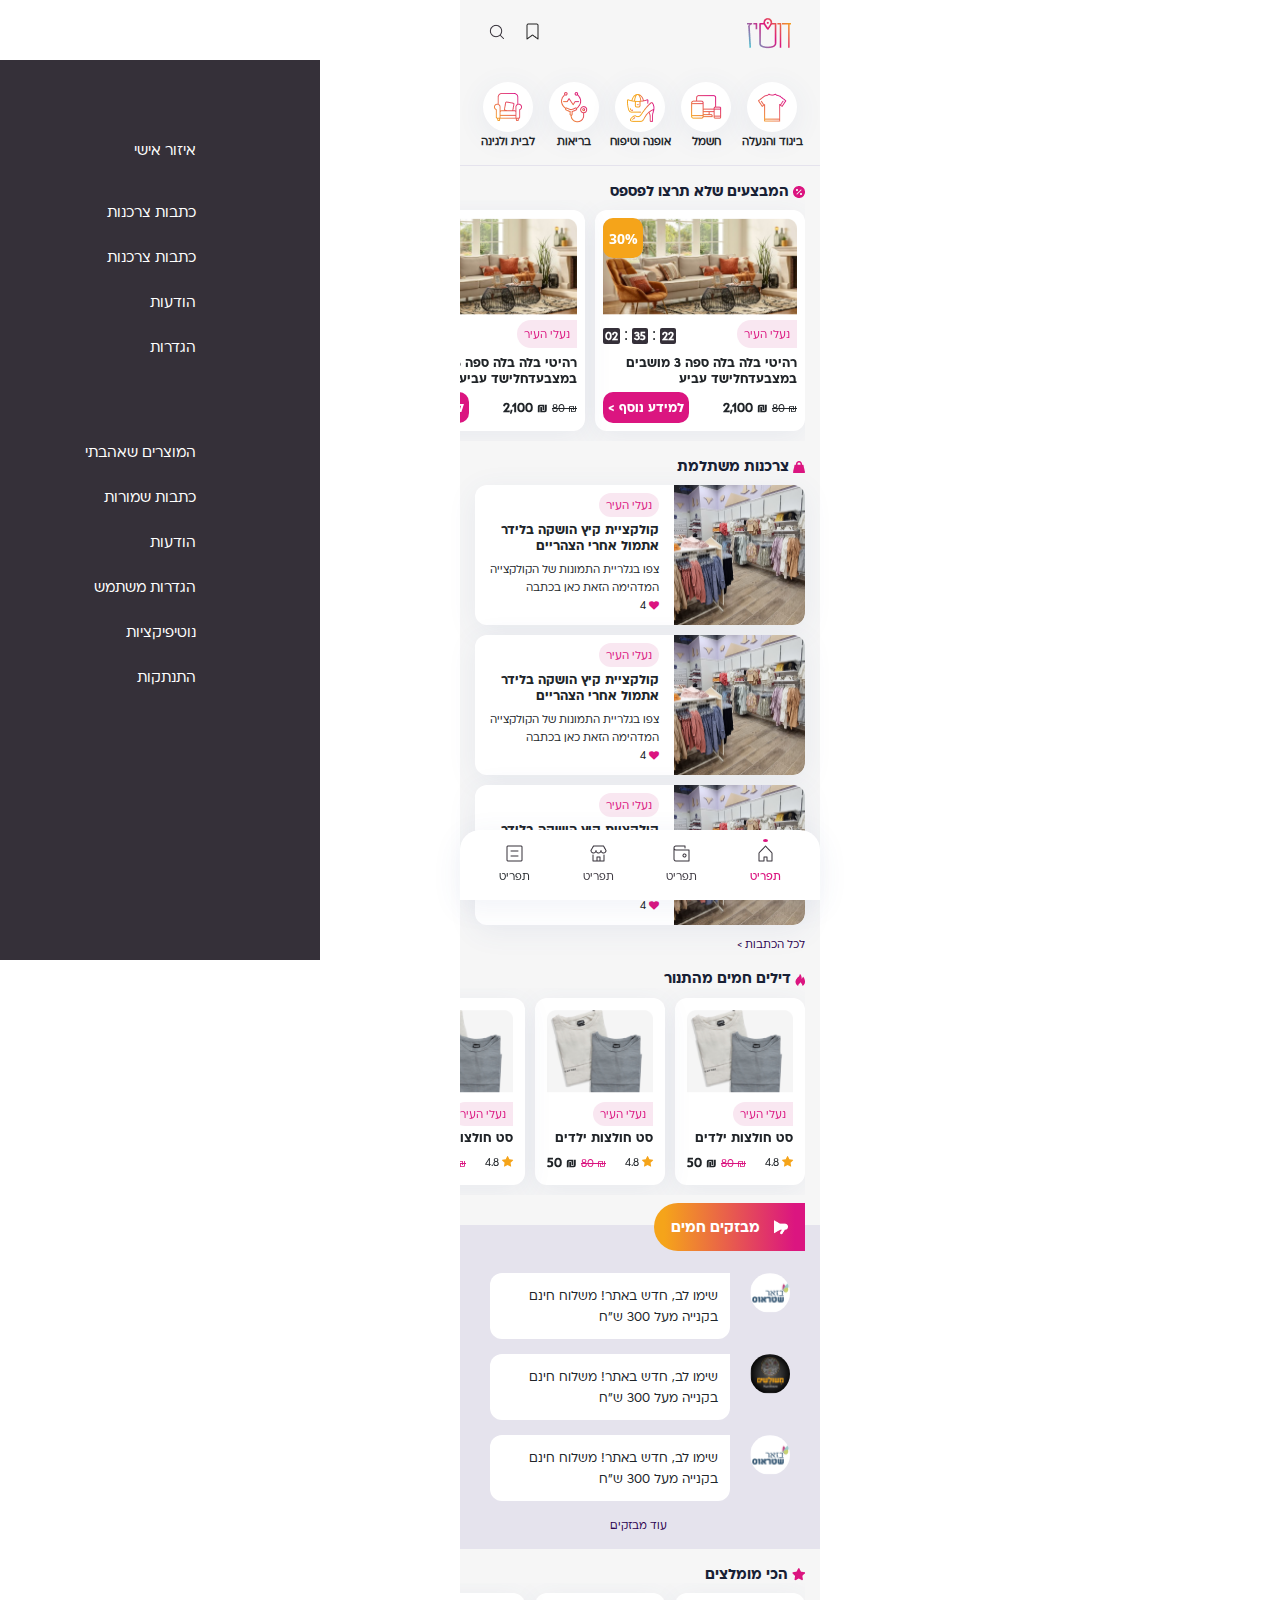
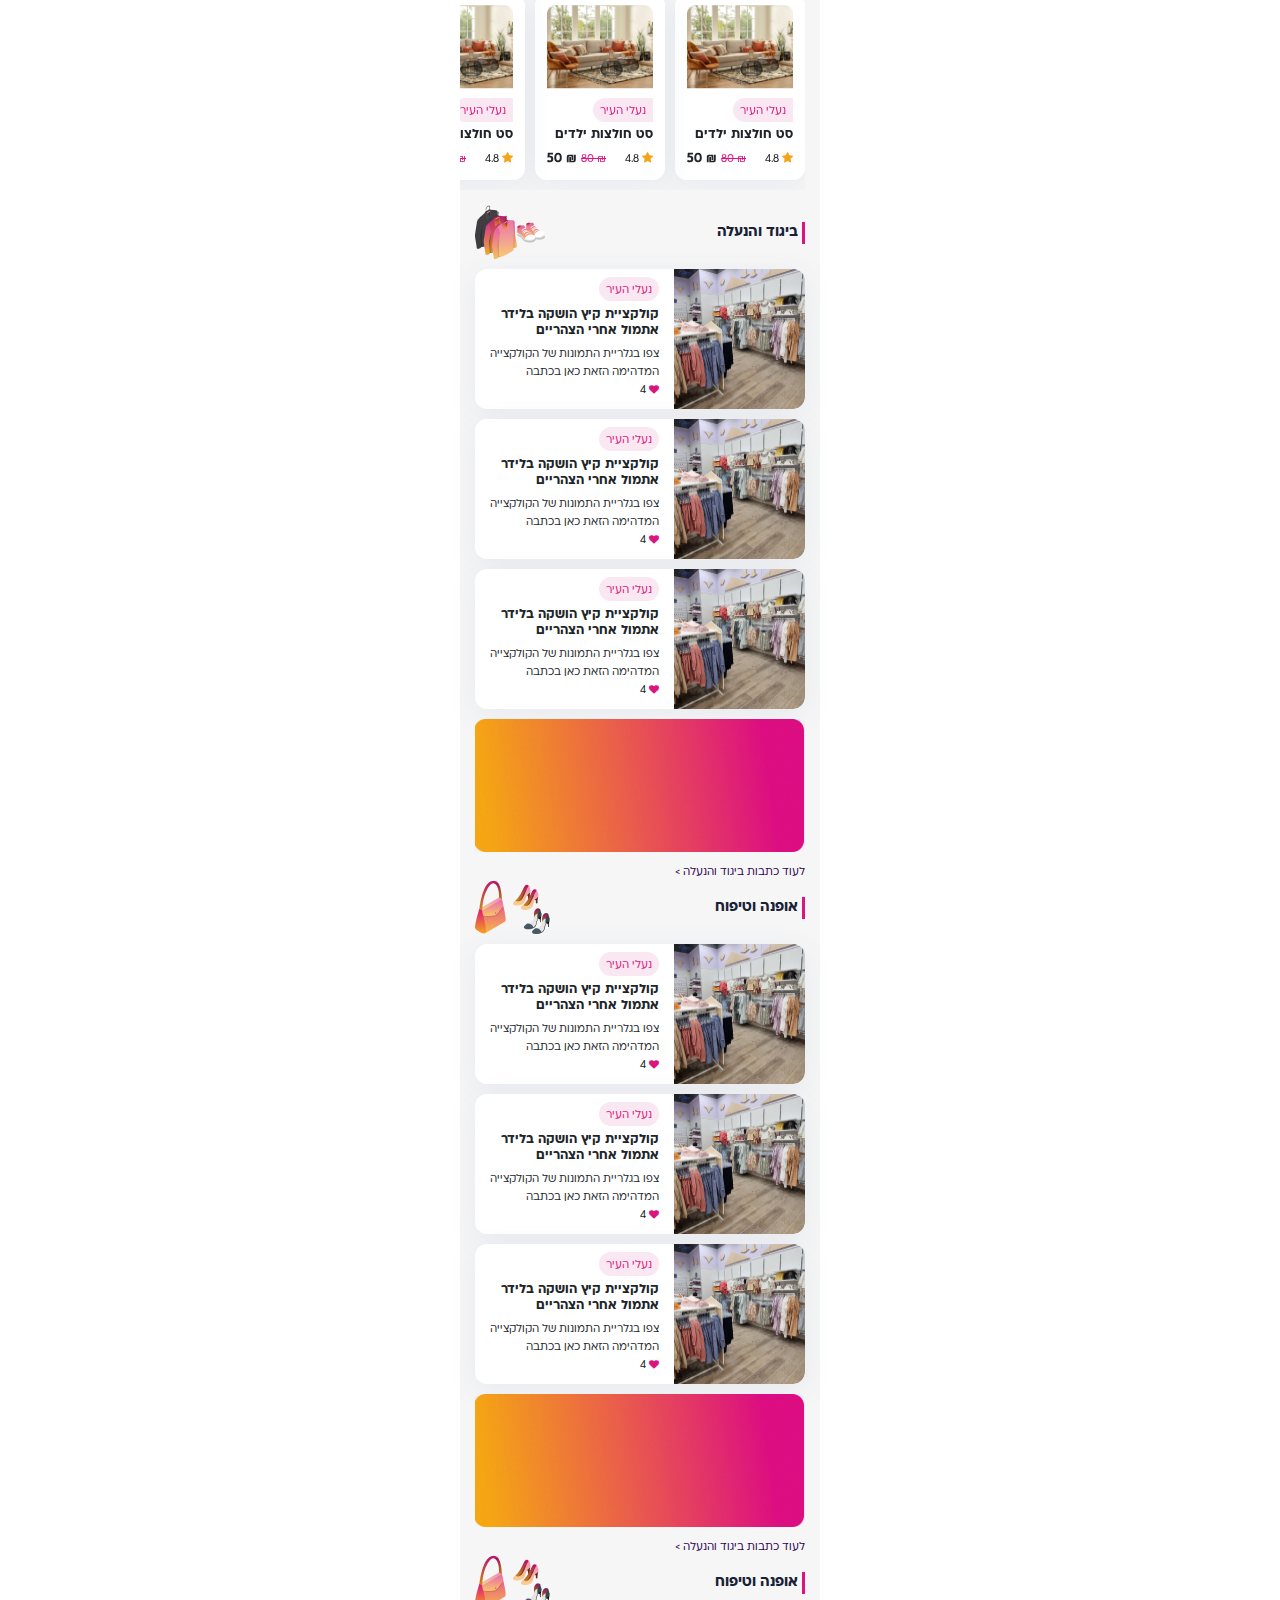
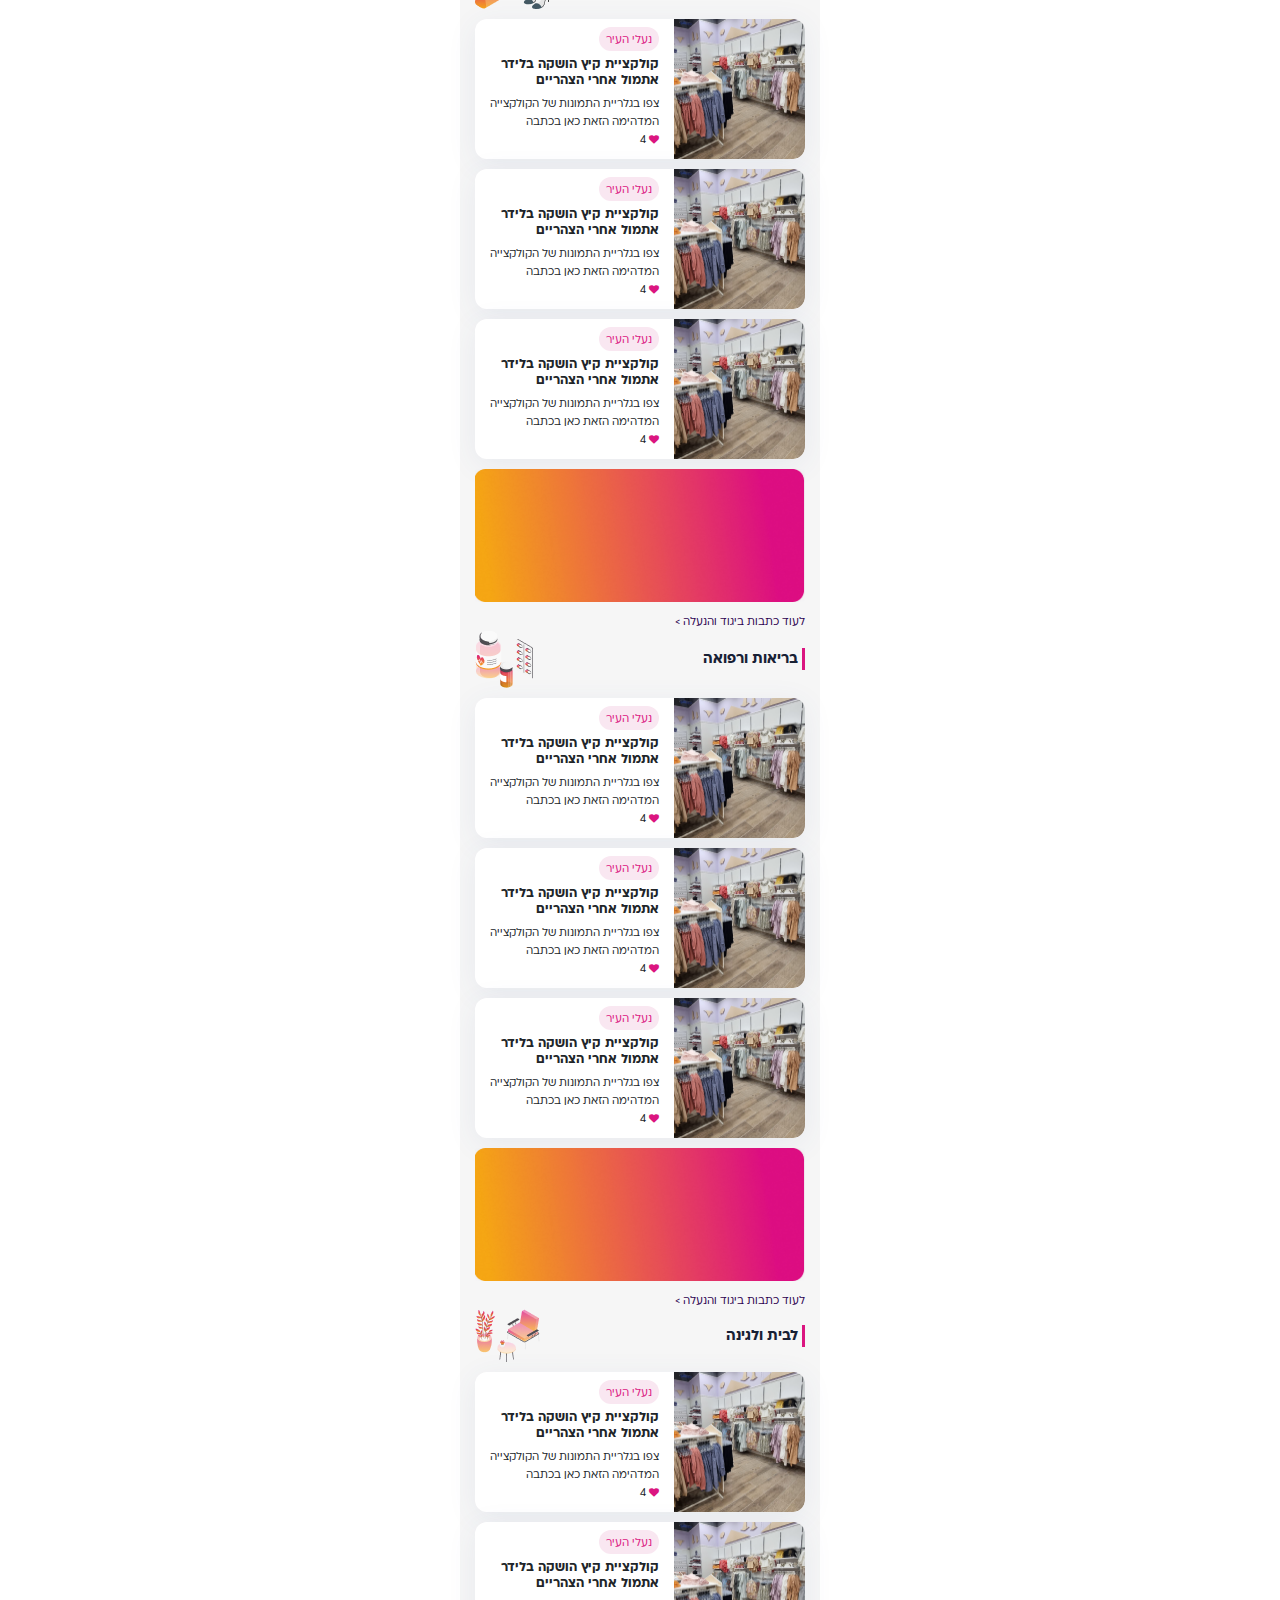
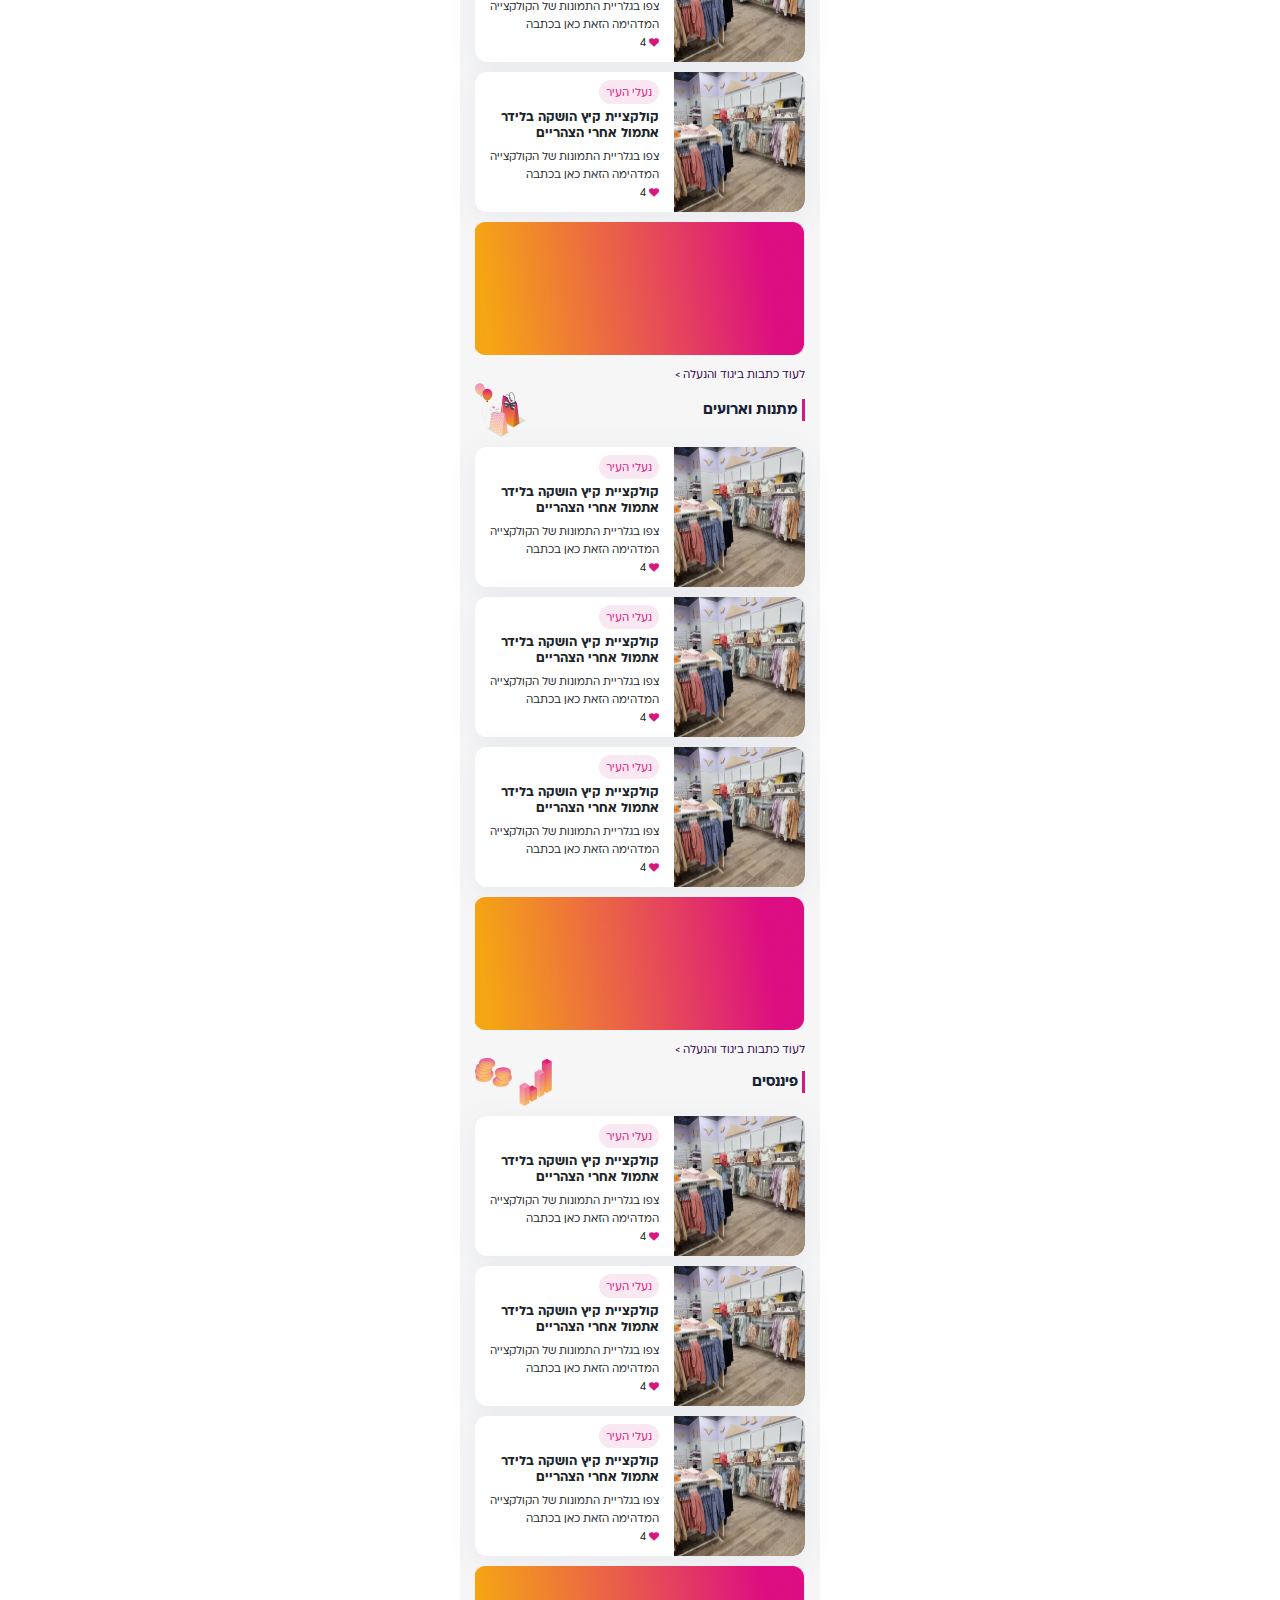
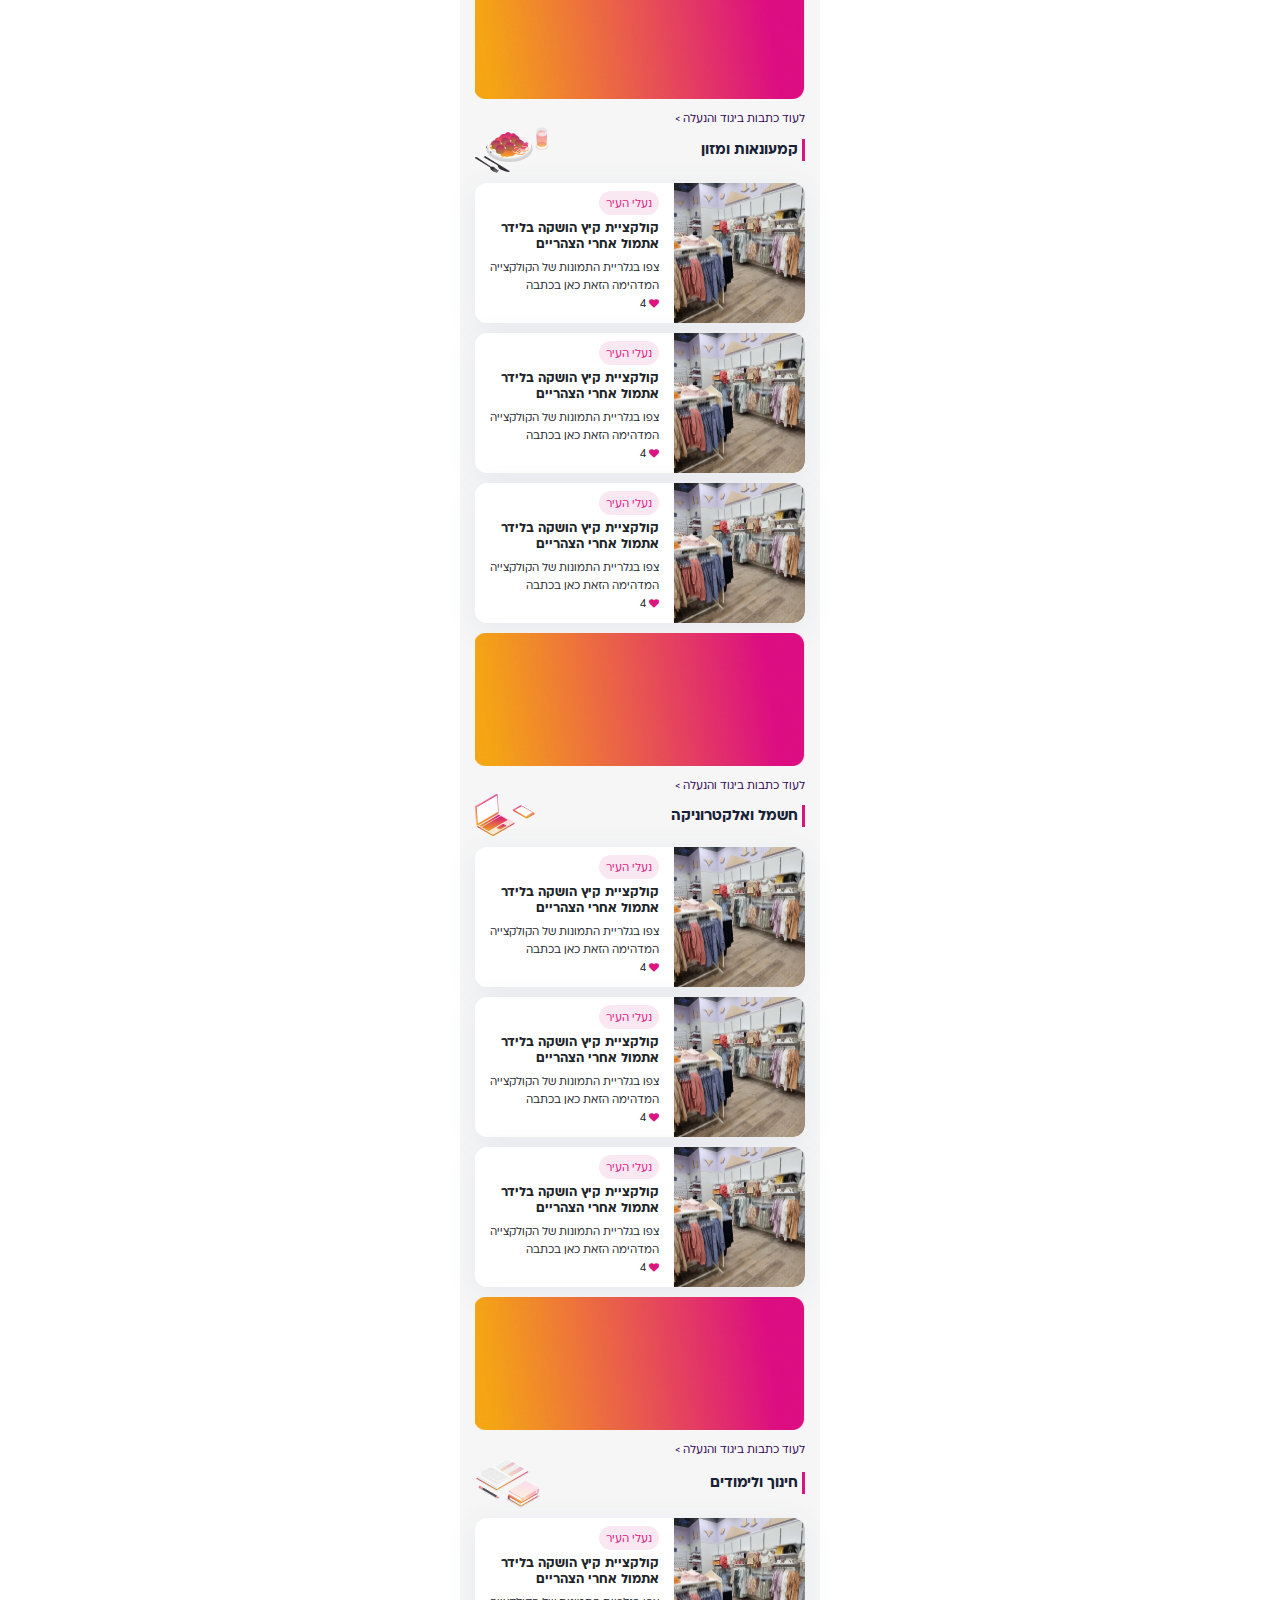
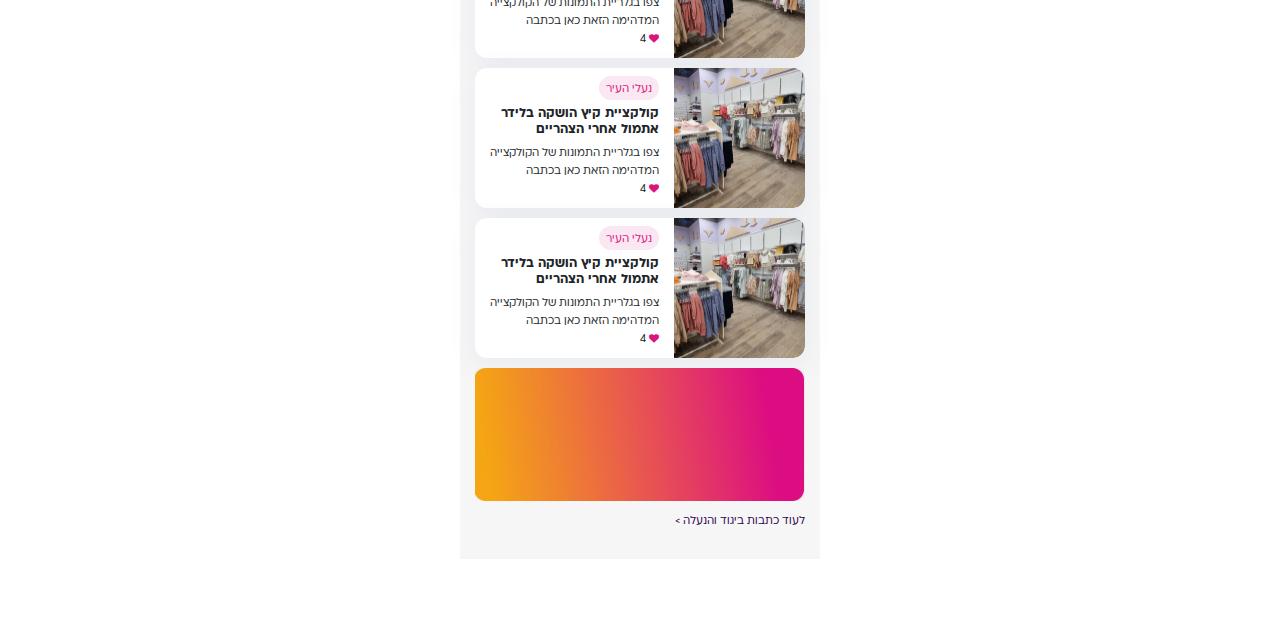
==== commit f8d0dc37: "Menu & Pop Up" ====
--- a/src/mobile-view.html
+++ b/src/mobile-view.html
@@ -17,1162 +17,1323 @@
 
 <body>
     <div class="bg_color">
-        <header>
-            <div class="container-fluid">
-                <div class="row">
-                    <div class="col-6">
-                        <ul>
-                            <li>
-                                <img src="../assets/img/mobile_search.png" alt="" class="img-fluid">
-                            </li>
-                            <li>
-                                <img src="../assets/img/tag_icon.png" alt="" class="img-fluid">
-                            </li>
-                        </ul>
-                    </div>
-                    <div class="col-6 text-right">
-                        <a href="">
-                            <img src="../assets/img/mobileLogo.png" alt="" class="img-fluid">
-                        </a>
-                    </div>
-                </div>
+        <div class="mobile_side_menu">
+            <h4>צהריים טובים!</h4>
+            <div class="auth_button">
+                <a class="enrollemnt_button" data-toggle="modal" data-target="#enrollmentModal">הרשמה</a>
+                <a href="">התחברות</a>
             </div>
-            <div class="mobile_menu">
-                <div class="mobile_header">
-                    <img src="../assets/img/mobileLogo.png" alt="" class="img-fluid">
-                </div>
-                <div class="mobile_body">
-                    <p>Coming Soon !</p>
-                </div>
-            </div>
-        </header>
-        <main>
-            <div class="main-wrapper">
-                <div class="categories">
-                    <div class="container-fluid">
-                        <div class="row">
-                            <div class="col-lg-12">
-                                <ul>
-                                    <li>
-                                        <div class="category_box">
-                                            <div class="img_box box_shahdow">
-                                                <img src="../assets/img/mobile_component/category_1.png" alt=""
-                                                    class="img-fluid">
-                                            </div>
-                                            <p class="font-weight-600 font-size-12">לבית ולגינה</p>
-                                        </div>
-                                    </li>
-                                    <li>
-                                        <div class="category_box">
-                                            <div class="img_box box_shahdow">
-                                                <img src="../assets/img/mobile_component/category_2.png" alt=""
-                                                    class="img-fluid">
-                                            </div>
-                                            <p class="font-weight-600 font-size-12">בריאות</p>
-                                        </div>
-                                    </li>
-                                    <li>
-                                        <div class="category_box">
-                                            <div class="img_box box_shahdow">
-                                                <img src="../assets/img/mobile_component/category_3.png" alt=""
-                                                    class="img-fluid">
-                                            </div>
-                                            <p class="font-weight-600 font-size-12">אופנה וטיפוח</p>
-                                        </div>
-                                    </li>
-                                    <li>
-                                        <div class="category_box">
-                                            <div class="img_box box_shahdow">
-                                                <img src="../assets/img/mobile_component/category_4.png" alt=""
-                                                    class="img-fluid">
-                                            </div>
-                                            <p class="font-weight-600 font-size-12">חשמל</p>
-                                        </div>
-                                    </li>
-                                    <li>
-                                        <div class="category_box">
-                                            <div class="img_box box_shahdow">
-                                                <img src="../assets/img/mobile_component/category_5.png" alt=""
-                                                    class="img-fluid">
-                                            </div>
-                                            <p class="font-weight-600 font-size-12">ביגוד והנעלה</p>
-                                        </div>
-                                    </li>
-                                </ul>
-                            </div>
-                        </div>
-                    </div>
-                </div>
-                <div class="line"></div>
-                <div class="promotion">
-                    <div class="container-fluid">
-                        <div class="row">
-                            <div class="col-lg-12 text-right">
-                                <h3 class="common_title">המבצעים שלא תרצו לפספס <img
-                                        src="../assets/img/mobile_component/percentage_icon.png" alt="" class="img-fluid">
-                                </h3>
-                            </div>
-                        </div>
-                    </div>
-                    <div class="slider_div">
-                        <div class="multiple_promotion swiper">
-                            <div class="swiper-wrapper">
-                                <div class="promotion_box box_shahdow swiper-slide">
-                                    <div class="promotion_img_box">
-                                        <img src="../assets/img/mobile_component/promotionImg.png" alt="" class="img-fluid">
-                                        <span class="font-size-14 font-weight-700">30%</span>
-                                    </div>
-                                    <div class="promotion_content">
-                                        <div class="time_category_text">
-                                            <div class="time_div">
-                                                <p>
-                                                    <span class="font-size-12 font-weight-600">02</span> : <span
-                                                        class="font-size-12 font-weight-600">35</span> : <span
-                                                        class="font-size-12 font-weight-600">22</span>
-                                                </p>
-                                            </div>
-                                            <p class="promotion_category font-size-12 font-weight-400">נעלי העיר</p>
-                                        </div>
-                                        <p class="promotion_title font-size-14 font-weight-700 text-right">רהיטי בלה בלה
-                                            ספה 3 מושבים במצבעדחלישד עביע</p>
-                                        <div class="price_learn_more">
-                                            <a class="font-size-14 font-weight-700" href="">למידע נוסף ></a>
-                                            <p class="font-size-14 font-weight-600">2,100 ₪ <span
-                                                    class="font-size-12 font-weight-400">80 ₪</span></p>
-                                        </div>
-                                    </div>
-                                </div>
-                                <div class="promotion_box box_shahdow swiper-slide">
-                                    <div class="promotion_img_box">
-                                        <img src="../assets/img/mobile_component/promotionImg.png" alt="" class="img-fluid">
-                                        <span class="font-size-14 font-weight-700">30%</span>
-                                    </div>
-                                    <div class="promotion_content">
-                                        <div class="time_category_text">
-                                            <div class="time_div">
-                                                <p>
-                                                    <span class="font-size-12 font-weight-600">02</span> : <span
-                                                        class="font-size-12 font-weight-600">35</span> : <span
-                                                        class="font-size-12 font-weight-600">22</span>
-                                                </p>
-                                            </div>
-                                            <p class="promotion_category font-size-12 font-weight-400">נעלי העיר</p>
-                                        </div>
-                                        <p class="promotion_title font-size-14 font-weight-700 text-right">רהיטי בלה בלה
-                                            ספה 3 מושבים במצבעדחלישד עביע</p>
-                                        <div class="price_learn_more">
-                                            <a class="font-size-14 font-weight-700" href="">למידע נוסף ></a>
-                                            <p class="font-size-14 font-weight-600">2,100 ₪ <span
-                                                    class="font-size-12 font-weight-400">80 ₪</span></p>
-                                        </div>
-                                    </div>
-                                </div>
-                                <div class="promotion_box box_shahdow swiper-slide">
-                                    <div class="promotion_img_box">
-                                        <img src="../assets/img/mobile_component/promotionImg.png" alt="" class="img-fluid">
-                                        <span class="font-size-14 font-weight-700">30%</span>
-                                    </div>
-                                    <div class="promotion_content">
-                                        <div class="time_category_text">
-                                            <div class="time_div">
-                                                <p>
-                                                    <span class="font-size-12 font-weight-600">02</span> : <span
-                                                        class="font-size-12 font-weight-600">35</span> : <span
-                                                        class="font-size-12 font-weight-600">22</span>
-                                                </p>
-                                            </div>
-                                            <p class="promotion_category font-size-12 font-weight-400">נעלי העיר</p>
-                                        </div>
-                                        <p class="promotion_title font-size-14 font-weight-700 text-right">רהיטי בלה בלה
-                                            ספה 3 מושבים במצבעדחלישד עביע</p>
-                                        <div class="price_learn_more">
-                                            <a class="font-size-14 font-weight-700" href="">למידע נוסף ></a>
-                                            <p class="font-size-14 font-weight-600">2,100 ₪ <span
-                                                    class="font-size-12 font-weight-400">80 ₪</span></p>
-                                        </div>
-                                    </div>
-                                </div>
-                                <div class="promotion_box box_shahdow swiper-slide">
-                                    <div class="promotion_img_box">
-                                        <img src="../assets/img/mobile_component/promotionImg.png" alt="" class="img-fluid">
-                                        <span class="font-size-14 font-weight-700">30%</span>
-                                    </div>
-                                    <div class="promotion_content">
-                                        <div class="time_category_text">
-                                            <div class="time_div">
-                                                <p>
-                                                    <span class="font-size-12 font-weight-600">02</span> : <span
-                                                        class="font-size-12 font-weight-600">35</span> : <span
-                                                        class="font-size-12 font-weight-600">22</span>
-                                                </p>
-                                            </div>
-                                            <p class="promotion_category font-size-12 font-weight-400">נעלי העיר</p>
-                                        </div>
-                                        <p class="promotion_title font-size-14 font-weight-700 text-right">רהיטי בלה בלה
-                                            ספה 3 מושבים במצבעדחלישד עביע</p>
-                                        <div class="price_learn_more">
-                                            <a class="font-size-14 font-weight-700" href="">למידע נוסף ></a>
-                                            <p class="font-size-14 font-weight-600">2,100 ₪ <span
-                                                    class="font-size-12 font-weight-400">80 ₪</span></p>
-                                        </div>
-                                    </div>
-                                </div>
-                                <div class="promotion_box box_shahdow swiper-slide">
-                                    <div class="promotion_img_box">
-                                        <img src="../assets/img/mobile_component/promotionImg.png" alt="" class="img-fluid">
-                                        <span class="font-size-14 font-weight-700">30%</span>
-                                    </div>
-                                    <div class="promotion_content">
-                                        <div class="time_category_text">
-                                            <div class="time_div">
-                                                <p>
-                                                    <span class="font-size-12 font-weight-600">02</span> : <span
-                                                        class="font-size-12 font-weight-600">35</span> : <span
-                                                        class="font-size-12 font-weight-600">22</span>
-                                                </p>
-                                            </div>
-                                            <p class="promotion_category font-size-12 font-weight-400">נעלי העיר</p>
-                                        </div>
-                                        <p class="promotion_title font-size-14 font-weight-700 text-right">רהיטי בלה בלה
-                                            ספה 3 מושבים במצבעדחלישד עביע</p>
-                                        <div class="price_learn_more">
-                                            <a class="font-size-14 font-weight-700" href="">למידע נוסף ></a>
-                                            <p class="font-size-14 font-weight-600">2,100 ₪ <span
-                                                    class="font-size-12 font-weight-400">80 ₪</span></p>
-                                        </div>
-                                    </div>
-                                </div>
-                                <div class="promotion_box box_shahdow swiper-slide">
-                                    <div class="promotion_img_box">
-                                        <img src="../assets/img/mobile_component/promotionImg.png" alt="" class="img-fluid">
-                                        <span class="font-size-14 font-weight-700">30%</span>
-                                    </div>
-                                    <div class="promotion_content">
-                                        <div class="time_category_text">
-                                            <div class="time_div">
-                                                <p>
-                                                    <span class="font-size-12 font-weight-600">02</span> : <span
-                                                        class="font-size-12 font-weight-600">35</span> : <span
-                                                        class="font-size-12 font-weight-600">22</span>
-                                                </p>
-                                            </div>
-                                            <p class="promotion_category font-size-12 font-weight-400">נעלי העיר</p>
-                                        </div>
-                                        <p class="promotion_title font-size-14 font-weight-700 text-right">רהיטי בלה בלה
-                                            ספה 3 מושבים במצבעדחלישד עביע</p>
-                                        <div class="price_learn_more">
-                                            <a class="font-size-14 font-weight-700" href="">למידע נוסף ></a>
-                                            <p class="font-size-14 font-weight-600">2,100 ₪ <span
-                                                    class="font-size-12 font-weight-400">80 ₪</span></p>
-                                        </div>
-                                    </div>
-                                </div>
-                            </div>
-                        </div>
-                    </div>
-
-                </div>
-                <div class="affordable_consumption">
-                    <div class="container-fluid">
-                        <div class="row">
-                            <div class="col-lg-12 text-right">
-                                <h3 class="common_title">צרכנות משתלמת <img src="../assets/img/mobile_component/beg.png"
-                                        alt="" class="img-fluid"></h3>
-                            </div>
-                        </div>
-                        <div class="row">
-                            <div class="col-lg-12">
-                                <div class="affordable_consumption_list">
-                                    <div class="affordable_consumption_box box_shahdow">
-                                        <img src="../assets/img/mobile_component/affordable_iten.png" alt=""
-                                            class="img-fluid">
-                                        <div class="content_div">
-                                            <span class="category font-size-12 font-weight-400">נעלי העיר</span>
-                                            <h4 class="font-size-14 font-weight-700">קולקציית קיץ הושקה בלידר אתמול אחרי
-                                                הצהריים</h4>
-                                            <p class="discription font-size-12 font-weight-400">צפו בגלריית התמונות של
-                                                הקולקצייה המדהימה הזאת כאן בכתבה
-                                            </p>
-                                            <span class="font-size-12">4 <i class="fa fa-heart"
-                                                    aria-hidden="true"></i></span>
-                                        </div>
-                                    </div>
-                                    <div class="affordable_consumption_box box_shahdow">
-                                        <img src="../assets/img/mobile_component/affordable_iten.png" alt=""
-                                            class="img-fluid">
-                                        <div class="content_div">
-                                            <span class="category font-size-12 font-weight-400">נעלי העיר</span>
-                                            <h4 class="font-size-14 font-weight-700">קולקציית קיץ הושקה בלידר אתמול אחרי
-                                                הצהריים</h4>
-                                            <p class="discription font-size-12 font-weight-400">צפו בגלריית התמונות של
-                                                הקולקצייה המדהימה הזאת כאן בכתבה
-                                            </p>
-                                            <span class="font-size-12">4 <i class="fa fa-heart"
-                                                    aria-hidden="true"></i></span>
-                                        </div>
-                                    </div>
-                                    <div class="affordable_consumption_box box_shahdow">
-                                        <img src="../assets/img/mobile_component/affordable_iten.png" alt=""
-                                            class="img-fluid">
-                                        <div class="content_div">
-                                            <span class="category font-size-12 font-weight-400">נעלי העיר</span>
-                                            <h4 class="font-size-14 font-weight-700">קולקציית קיץ הושקה בלידר אתמול אחרי
-                                                הצהריים</h4>
-                                            <p class="discription font-size-12 font-weight-400">צפו בגלריית התמונות של
-                                                הקולקצייה המדהימה הזאת כאן בכתבה
-                                            </p>
-                                            <span class="font-size-12">4 <i class="fa fa-heart"
-                                                    aria-hidden="true"></i></span>
-                                        </div>
-                                    </div>
-                                    <a href="" class="learn_more font-size-12 font-weight-400">לכל הכתבות ></a>
-                                </div>
-                            </div>
-                        </div>
-                    </div>
-                </div>
-                <div class="deals">
-                    <div class="container-fluid">
-                        <div class="row">
-                            <div class="col-lg-12 text-right">
-                                <h3 class="common_title">דילים חמים מהתנור <img
-                                        src="../assets/img/mobile_component/deals.png" alt="" class="img-fluid"></h3>
-                            </div>
-                        </div>
-                    </div>
-                    <div class="slider_div">
-                        <div class="multiple_deals swiper">
-                            <div class="swiper-wrapper">
-                                <div class="deals_box box_shahdow swiper-slide">
-                                    <img src="../assets/img/mobile_component/deal_item.png" alt="" class="img-fluid">
-                                    <div class="content_div">
-                                        <span class="deal_category font-size-12 font-weight-400">נעלי העיר</span>
-                                        <h4 class="title font-size-14 font-weight-700">סט חולצות ילדים</h4>
-                                        <div class="rating_price_div">
-                                            <p class="font-size-14 font-weight-600">50 ₪ <span
-                                                    class="font-size-12 font-weight-400">80 ₪</span></p>
-                                            <p class="rating_text">4.8 <i class="fa fa-star"></i></p>
-                                        </div>
-                                    </div>
-                                </div>
-                                <div class="deals_box box_shahdow swiper-slide">
-                                    <img src="../assets/img/mobile_component/deal_item.png" alt="" class="img-fluid">
-                                    <div class="content_div">
-                                        <span class="deal_category font-size-12 font-weight-400">נעלי העיר</span>
-                                        <h4 class="title font-size-14 font-weight-700">סט חולצות ילדים</h4>
-                                        <div class="rating_price_div">
-                                            <p class="font-size-14 font-weight-600">50 ₪ <span
-                                                    class="font-size-12 font-weight-400">80 ₪</span></p>
-                                            <p class="rating_text">4.8 <i class="fa fa-star"></i></p>
-                                        </div>
-                                    </div>
-                                </div>
-                                <div class="deals_box box_shahdow swiper-slide">
-                                    <img src="../assets/img/mobile_component/deal_item.png" alt="" class="img-fluid">
-                                    <div class="content_div">
-                                        <span class="deal_category font-size-12 font-weight-400">נעלי העיר</span>
-                                        <h4 class="title font-size-14 font-weight-700">סט חולצות ילדים</h4>
-                                        <div class="rating_price_div">
-                                            <p class="font-size-14 font-weight-600">50 ₪ <span
-                                                    class="font-size-12 font-weight-400">80 ₪</span></p>
-                                            <p class="rating_text">4.8 <i class="fa fa-star"></i></p>
-                                        </div>
-                                    </div>
-                                </div>
-                            </div>
-                        </div>
-                    </div>
-
-                </div>
-                <div class="hot_flashes">
-                    <div class="container-fluid">
-                        <div class="row">
-                            <div class="col-lg-12">
-                                <span class="annoucment_text font-size-16 font-weight-600">מבזקים חמים <img
-                                        src="../assets/img/mobile_component/anaoucment.png" alt="" class="img-fluid"></span>
-                                <div class="hot_flashes_list">
-                                    <ul>
-                                        <li>
-                                            <div class="img_box">
-                                                <img src="../assets/img/mobile_component/flashes_2.png" alt=""
-                                                    class="img-fluid">
-                                            </div>
-                                            <p class="flashes_comment font-size-14">שימו לב, חדש באתר! משלוח חינם בקנייה מעל
-                                                300 ש”ח</p>
-                                        </li>
-                                        <li>
-                                            <div class="img_box">
-                                                <img src="../assets/img/mobile_component/flashes_1.png" alt=""
-                                                    class="img-fluid">
-                                            </div>
-                                            <p class="flashes_comment font-size-14">שימו לב, חדש באתר! משלוח חינם בקנייה מעל
-                                                300 ש”ח</p>
-                                        </li>
-                                        <li>
-                                            <div class="img_box">
-                                                <img src="../assets/img/mobile_component/flashes_2.png" alt=""
-                                                    class="img-fluid">
-                                            </div>
-                                            <p class="flashes_comment font-size-14">שימו לב, חדש באתר! משלוח חינם בקנייה מעל
-                                                300 ש”ח</p>
-                                        </li>
-                                    </ul>
-                                    <p class="more_flashes text-center font-size-12">עוד מבזקים...</p>
-                                </div>
-
-                            </div>
-                        </div>
-                    </div>
-                </div>
-                <div class="deals">
-                    <div class="container-fluid">
-                        <div class="row">
-                            <div class="col-lg-12 text-right">
-                                <h3 class="common_title">הכי מומלצים <img src="../assets/img/mobile_component/star.png"
-                                        alt="" class="img-fluid"></h3>
-                            </div>
-                        </div>
-                    </div>
-                    <div class="slider_div">
-                        <div class="multiple_deals swiper">
-                            <div class="swiper-wrapper">
-                                <div class="deals_box box_shahdow swiper-slide">
-                                    <img src="../assets/img/mobile_component/recommendedItem.png" alt="" class="img-fluid">
-                                    <div class="content_div">
-                                        <span class="deal_category font-size-12 font-weight-400">נעלי העיר</span>
-                                        <h4 class="title font-size-14 font-weight-700">סט חולצות ילדים</h4>
-                                        <div class="rating_price_div">
-                                            <p class="font-size-14 font-weight-600">50 ₪ <span
-                                                    class="font-size-12 font-weight-400">80 ₪</span></p>
-                                            <p class="rating_text">4.8 <i class="fa fa-star"></i></p>
-                                        </div>
-                                    </div>
-                                </div>
-                                <div class="deals_box box_shahdow swiper-slide">
-                                    <img src="../assets/img/mobile_component/recommendedItem.png" alt="" class="img-fluid">
-                                    <div class="content_div">
-                                        <span class="deal_category font-size-12 font-weight-400">נעלי העיר</span>
-                                        <h4 class="title font-size-14 font-weight-700">סט חולצות ילדים</h4>
-                                        <div class="rating_price_div">
-                                            <p class="font-size-14 font-weight-600">50 ₪ <span
-                                                    class="font-size-12 font-weight-400">80 ₪</span></p>
-                                            <p class="rating_text">4.8 <i class="fa fa-star"></i></p>
-                                        </div>
-                                    </div>
-                                </div>
-                                <div class="deals_box box_shahdow swiper-slide">
-                                    <img src="../assets/img/mobile_component/recommendedItem.png" alt="" class="img-fluid">
-                                    <div class="content_div">
-                                        <span class="deal_category font-size-12 font-weight-400">נעלי העיר</span>
-                                        <h4 class="title font-size-14 font-weight-700">סט חולצות ילדים</h4>
-                                        <div class="rating_price_div">
-                                            <p class="font-size-14 font-weight-600">50 ₪ <span
-                                                    class="font-size-12 font-weight-400">80 ₪</span></p>
-                                            <p class="rating_text">4.8 <i class="fa fa-star"></i></p>
-                                        </div>
-                                    </div>
-                                </div>
-                            </div>
-                        </div>
-                    </div>
-                </div>
-                <div class="affordable_consumption">
-                    <div class="container-fluid">
-                        <div class="row">
-                            <div class="col-lg-12 text-right">
-                                <div class="header_cloth">
-                                    <img src="../assets/img/mobile_component/shoe_cloth.png" alt="" class="img-fluid">
-                                    <h3 class="common_title">ביגוד והנעלה <img src="../assets/img/mobile_component/Line.png"
-                                            alt="" class="img-fluid"></h3>
-                                </div>
-                            </div>
-                        </div>
-                        <div class="row">
-                            <div class="col-lg-12">
-                                <div class="affordable_consumption_list">
-                                    <div class="affordable_consumption_box box_shahdow">
-                                        <img src="../assets/img/mobile_component/affordable_iten.png" alt=""
-                                            class="img-fluid">
-                                        <div class="content_div">
-                                            <span class="category font-size-12 font-weight-400">נעלי העיר</span>
-                                            <h4 class="font-size-14 font-weight-700">קולקציית קיץ הושקה בלידר אתמול אחרי
-                                                הצהריים</h4>
-                                            <p class="discription font-size-12 font-weight-400">צפו בגלריית התמונות של
-                                                הקולקצייה המדהימה הזאת כאן בכתבה
-                                            </p>
-                                            <span class="font-size-12">4 <i class="fa fa-heart"
-                                                    aria-hidden="true"></i></span>
-                                        </div>
-                                    </div>
-                                    <div class="affordable_consumption_box box_shahdow">
-                                        <img src="../assets/img/mobile_component/affordable_iten.png" alt=""
-                                            class="img-fluid">
-                                        <div class="content_div">
-                                            <span class="category font-size-12 font-weight-400">נעלי העיר</span>
-                                            <h4 class="font-size-14 font-weight-700">קולקציית קיץ הושקה בלידר אתמול אחרי
-                                                הצהריים</h4>
-                                            <p class="discription font-size-12 font-weight-400">צפו בגלריית התמונות של
-                                                הקולקצייה המדהימה הזאת כאן בכתבה
-                                            </p>
-                                            <span class="font-size-12">4 <i class="fa fa-heart"
-                                                    aria-hidden="true"></i></span>
-                                        </div>
-                                    </div>
-                                    <div class="affordable_consumption_box box_shahdow">
-                                        <img src="../assets/img/mobile_component/affordable_iten.png" alt=""
-                                            class="img-fluid">
-                                        <div class="content_div">
-                                            <span class="category font-size-12 font-weight-400">נעלי העיר</span>
-                                            <h4 class="font-size-14 font-weight-700">קולקציית קיץ הושקה בלידר אתמול אחרי
-                                                הצהריים</h4>
-                                            <p class="discription font-size-12 font-weight-400">צפו בגלריית התמונות של
-                                                הקולקצייה המדהימה הזאת כאן בכתבה
-                                            </p>
-                                            <span class="font-size-12">4 <i class="fa fa-heart"
-                                                    aria-hidden="true"></i></span>
-                                        </div>
-                                    </div>
-                                    <div class="slider_div">
-                                        <img src="../assets/img/mobile_component/slider_img.png" alt="" class="img-fluid">
-                                    </div>
-                                    <a href="" class="learn_more font-size-12 font-weight-400">לעוד כתבות ביגוד והנעלה ></a>
-                                </div>
-                            </div>
-                        </div>
-                    </div>
-                </div>
-                <div class="affordable_consumption">
-                    <div class="container-fluid">
-                        <div class="row">
-                            <div class="col-lg-12 text-right">
-                                <div class="header_cloth">
-                                    <img src="../assets/img/mobile_component/fashion_groming.png" alt="" class="img-fluid">
-                                    <h3 class="common_title">אופנה וטיפוח <img src="../assets/img/mobile_component/Line.png"
-                                            alt="" class="img-fluid"></h3>
-                                </div>
-                            </div>
-                        </div>
-                        <div class="row">
-                            <div class="col-lg-12">
-                                <div class="affordable_consumption_list">
-                                    <div class="affordable_consumption_box box_shahdow">
-                                        <img src="../assets/img/mobile_component/affordable_iten.png" alt=""
-                                            class="img-fluid">
-                                        <div class="content_div">
-                                            <span class="category font-size-12 font-weight-400">נעלי העיר</span>
-                                            <h4 class="font-size-14 font-weight-700">קולקציית קיץ הושקה בלידר אתמול אחרי
-                                                הצהריים</h4>
-                                            <p class="discription font-size-12 font-weight-400">צפו בגלריית התמונות של
-                                                הקולקצייה המדהימה הזאת כאן בכתבה
-                                            </p>
-                                            <span class="font-size-12">4 <i class="fa fa-heart"
-                                                    aria-hidden="true"></i></span>
-                                        </div>
-                                    </div>
-                                    <div class="affordable_consumption_box box_shahdow">
-                                        <img src="../assets/img/mobile_component/affordable_iten.png" alt=""
-                                            class="img-fluid">
-                                        <div class="content_div">
-                                            <span class="category font-size-12 font-weight-400">נעלי העיר</span>
-                                            <h4 class="font-size-14 font-weight-700">קולקציית קיץ הושקה בלידר אתמול אחרי
-                                                הצהריים</h4>
-                                            <p class="discription font-size-12 font-weight-400">צפו בגלריית התמונות של
-                                                הקולקצייה המדהימה הזאת כאן בכתבה
-                                            </p>
-                                            <span class="font-size-12">4 <i class="fa fa-heart"
-                                                    aria-hidden="true"></i></span>
-                                        </div>
-                                    </div>
-                                    <div class="affordable_consumption_box box_shahdow">
-                                        <img src="../assets/img/mobile_component/affordable_iten.png" alt=""
-                                            class="img-fluid">
-                                        <div class="content_div">
-                                            <span class="category font-size-12 font-weight-400">נעלי העיר</span>
-                                            <h4 class="font-size-14 font-weight-700">קולקציית קיץ הושקה בלידר אתמול אחרי
-                                                הצהריים</h4>
-                                            <p class="discription font-size-12 font-weight-400">צפו בגלריית התמונות של
-                                                הקולקצייה המדהימה הזאת כאן בכתבה
-                                            </p>
-                                            <span class="font-size-12">4 <i class="fa fa-heart"
-                                                    aria-hidden="true"></i></span>
-                                        </div>
-                                    </div>
-                                    <div class="slider_div">
-                                        <img src="../assets/img/mobile_component/slider_img.png" alt="" class="img-fluid">
-                                    </div>
-                                    <a href="" class="learn_more font-size-12 font-weight-400">לעוד כתבות ביגוד והנעלה ></a>
-                                </div>
-                            </div>
-                        </div>
-                    </div>
-                </div>
-                <div class="affordable_consumption">
-                    <div class="container-fluid">
-                        <div class="row">
-                            <div class="col-lg-12 text-right">
-                                <div class="header_cloth">
-                                    <img src="../assets/img/mobile_component/fashion_groming.png" alt="" class="img-fluid">
-                                    <h3 class="common_title">אופנה וטיפוח <img src="../assets/img/mobile_component/Line.png"
-                                            alt="" class="img-fluid"></h3>
-                                </div>
-                            </div>
-                        </div>
-                        <div class="row">
-                            <div class="col-lg-12">
-                                <div class="affordable_consumption_list">
-                                    <div class="affordable_consumption_box box_shahdow">
-                                        <img src="../assets/img/mobile_component/affordable_iten.png" alt=""
-                                            class="img-fluid">
-                                        <div class="content_div">
-                                            <span class="category font-size-12 font-weight-400">נעלי העיר</span>
-                                            <h4 class="font-size-14 font-weight-700">קולקציית קיץ הושקה בלידר אתמול אחרי
-                                                הצהריים</h4>
-                                            <p class="discription font-size-12 font-weight-400">צפו בגלריית התמונות של
-                                                הקולקצייה המדהימה הזאת כאן בכתבה
-                                            </p>
-                                            <span class="font-size-12">4 <i class="fa fa-heart"
-                                                    aria-hidden="true"></i></span>
-                                        </div>
-                                    </div>
-                                    <div class="affordable_consumption_box box_shahdow">
-                                        <img src="../assets/img/mobile_component/affordable_iten.png" alt=""
-                                            class="img-fluid">
-                                        <div class="content_div">
-                                            <span class="category font-size-12 font-weight-400">נעלי העיר</span>
-                                            <h4 class="font-size-14 font-weight-700">קולקציית קיץ הושקה בלידר אתמול אחרי
-                                                הצהריים</h4>
-                                            <p class="discription font-size-12 font-weight-400">צפו בגלריית התמונות של
-                                                הקולקצייה המדהימה הזאת כאן בכתבה
-                                            </p>
-                                            <span class="font-size-12">4 <i class="fa fa-heart"
-                                                    aria-hidden="true"></i></span>
-                                        </div>
-                                    </div>
-                                    <div class="affordable_consumption_box box_shahdow">
-                                        <img src="../assets/img/mobile_component/affordable_iten.png" alt=""
-                                            class="img-fluid">
-                                        <div class="content_div">
-                                            <span class="category font-size-12 font-weight-400">נעלי העיר</span>
-                                            <h4 class="font-size-14 font-weight-700">קולקציית קיץ הושקה בלידר אתמול אחרי
-                                                הצהריים</h4>
-                                            <p class="discription font-size-12 font-weight-400">צפו בגלריית התמונות של
-                                                הקולקצייה המדהימה הזאת כאן בכתבה
-                                            </p>
-                                            <span class="font-size-12">4 <i class="fa fa-heart"
-                                                    aria-hidden="true"></i></span>
-                                        </div>
-                                    </div>
-                                    <div class="slider_div">
-                                        <img src="../assets/img/mobile_component/slider_img.png" alt="" class="img-fluid">
-                                    </div>
-                                    <a href="" class="learn_more font-size-12 font-weight-400">לעוד כתבות ביגוד והנעלה ></a>
-                                </div>
-                            </div>
-                        </div>
-                    </div>
-                </div>
-                <div class="affordable_consumption">
-                    <div class="container-fluid">
-                        <div class="row">
-                            <div class="col-lg-12 text-right">
-                                <div class="header_cloth">
-                                    <img src="../assets/img/mobile_component/health_medicine.png" alt="" class="img-fluid">
-                                    <h3 class="common_title">בריאות ורפואה <img
-                                            src="../assets/img/mobile_component/Line.png" alt="" class="img-fluid"></h3>
-                                </div>
-                            </div>
-                        </div>
-                        <div class="row">
-                            <div class="col-lg-12">
-                                <div class="affordable_consumption_list">
-                                    <div class="affordable_consumption_box box_shahdow">
-                                        <img src="../assets/img/mobile_component/affordable_iten.png" alt=""
-                                            class="img-fluid">
-                                        <div class="content_div">
-                                            <span class="category font-size-12 font-weight-400">נעלי העיר</span>
-                                            <h4 class="font-size-14 font-weight-700">קולקציית קיץ הושקה בלידר אתמול אחרי
-                                                הצהריים</h4>
-                                            <p class="discription font-size-12 font-weight-400">צפו בגלריית התמונות של
-                                                הקולקצייה המדהימה הזאת כאן בכתבה
-                                            </p>
-                                            <span class="font-size-12">4 <i class="fa fa-heart"
-                                                    aria-hidden="true"></i></span>
-                                        </div>
-                                    </div>
-                                    <div class="affordable_consumption_box box_shahdow">
-                                        <img src="../assets/img/mobile_component/affordable_iten.png" alt=""
-                                            class="img-fluid">
-                                        <div class="content_div">
-                                            <span class="category font-size-12 font-weight-400">נעלי העיר</span>
-                                            <h4 class="font-size-14 font-weight-700">קולקציית קיץ הושקה בלידר אתמול אחרי
-                                                הצהריים</h4>
-                                            <p class="discription font-size-12 font-weight-400">צפו בגלריית התמונות של
-                                                הקולקצייה המדהימה הזאת כאן בכתבה
-                                            </p>
-                                            <span class="font-size-12">4 <i class="fa fa-heart"
-                                                    aria-hidden="true"></i></span>
-                                        </div>
-                                    </div>
-                                    <div class="affordable_consumption_box box_shahdow">
-                                        <img src="../assets/img/mobile_component/affordable_iten.png" alt=""
-                                            class="img-fluid">
-                                        <div class="content_div">
-                                            <span class="category font-size-12 font-weight-400">נעלי העיר</span>
-                                            <h4 class="font-size-14 font-weight-700">קולקציית קיץ הושקה בלידר אתמול אחרי
-                                                הצהריים</h4>
-                                            <p class="discription font-size-12 font-weight-400">צפו בגלריית התמונות של
-                                                הקולקצייה המדהימה הזאת כאן בכתבה
-                                            </p>
-                                            <span class="font-size-12">4 <i class="fa fa-heart"
-                                                    aria-hidden="true"></i></span>
-                                        </div>
-                                    </div>
-                                    <div class="slider_div">
-                                        <img src="../assets/img/mobile_component/slider_img.png" alt="" class="img-fluid">
-                                    </div>
-                                    <a href="" class="learn_more font-size-12 font-weight-400">לעוד כתבות ביגוד והנעלה ></a>
-                                </div>
-                            </div>
-                        </div>
-                    </div>
-                </div>
-                <div class="affordable_consumption">
-                    <div class="container-fluid">
-                        <div class="row">
-                            <div class="col-lg-12 text-right">
-                                <div class="header_cloth">
-                                    <img src="../assets/img/mobile_component/home_garden.png" alt="" class="img-fluid">
-                                    <h3 class="common_title">לבית ולגינה <img src="../assets/img/mobile_component/Line.png"
-                                            alt="" class="img-fluid"></h3>
-                                </div>
-                            </div>
-                        </div>
-                        <div class="row">
-                            <div class="col-lg-12">
-                                <div class="affordable_consumption_list">
-                                    <div class="affordable_consumption_box box_shahdow">
-                                        <img src="../assets/img/mobile_component/affordable_iten.png" alt=""
-                                            class="img-fluid">
-                                        <div class="content_div">
-                                            <span class="category font-size-12 font-weight-400">נעלי העיר</span>
-                                            <h4 class="font-size-14 font-weight-700">קולקציית קיץ הושקה בלידר אתמול אחרי
-                                                הצהריים</h4>
-                                            <p class="discription font-size-12 font-weight-400">צפו בגלריית התמונות של
-                                                הקולקצייה המדהימה הזאת כאן בכתבה
-                                            </p>
-                                            <span class="font-size-12">4 <i class="fa fa-heart"
-                                                    aria-hidden="true"></i></span>
-                                        </div>
-                                    </div>
-                                    <div class="affordable_consumption_box box_shahdow">
-                                        <img src="../assets/img/mobile_component/affordable_iten.png" alt=""
-                                            class="img-fluid">
-                                        <div class="content_div">
-                                            <span class="category font-size-12 font-weight-400">נעלי העיר</span>
-                                            <h4 class="font-size-14 font-weight-700">קולקציית קיץ הושקה בלידר אתמול אחרי
-                                                הצהריים</h4>
-                                            <p class="discription font-size-12 font-weight-400">צפו בגלריית התמונות של
-                                                הקולקצייה המדהימה הזאת כאן בכתבה
-                                            </p>
-                                            <span class="font-size-12">4 <i class="fa fa-heart"
-                                                    aria-hidden="true"></i></span>
-                                        </div>
-                                    </div>
-                                    <div class="affordable_consumption_box box_shahdow">
-                                        <img src="../assets/img/mobile_component/affordable_iten.png" alt=""
-                                            class="img-fluid">
-                                        <div class="content_div">
-                                            <span class="category font-size-12 font-weight-400">נעלי העיר</span>
-                                            <h4 class="font-size-14 font-weight-700">קולקציית קיץ הושקה בלידר אתמול אחרי
-                                                הצהריים</h4>
-                                            <p class="discription font-size-12 font-weight-400">צפו בגלריית התמונות של
-                                                הקולקצייה המדהימה הזאת כאן בכתבה
-                                            </p>
-                                            <span class="font-size-12">4 <i class="fa fa-heart"
-                                                    aria-hidden="true"></i></span>
-                                        </div>
-                                    </div>
-                                    <div class="slider_div">
-                                        <img src="../assets/img/mobile_component/slider_img.png" alt="" class="img-fluid">
-                                    </div>
-                                    <a href="" class="learn_more font-size-12 font-weight-400">לעוד כתבות ביגוד והנעלה ></a>
-                                </div>
-                            </div>
-                        </div>
-                    </div>
-                </div>
-                <div class="affordable_consumption">
-                    <div class="container-fluid">
-                        <div class="row">
-                            <div class="col-lg-12 text-right">
-                                <div class="header_cloth">
-                                    <img src="../assets/img/mobile_component/gift_event.png" alt="" class="img-fluid">
-                                    <h3 class="common_title">מתנות וארועים <img
-                                            src="../assets/img/mobile_component/Line.png" alt="" class="img-fluid"></h3>
-                                </div>
-                            </div>
-                        </div>
-                        <div class="row">
-                            <div class="col-lg-12">
-                                <div class="affordable_consumption_list">
-                                    <div class="affordable_consumption_box box_shahdow">
-                                        <img src="../assets/img/mobile_component/affordable_iten.png" alt=""
-                                            class="img-fluid">
-                                        <div class="content_div">
-                                            <span class="category font-size-12 font-weight-400">נעלי העיר</span>
-                                            <h4 class="font-size-14 font-weight-700">קולקציית קיץ הושקה בלידר אתמול אחרי
-                                                הצהריים</h4>
-                                            <p class="discription font-size-12 font-weight-400">צפו בגלריית התמונות של
-                                                הקולקצייה המדהימה הזאת כאן בכתבה
-                                            </p>
-                                            <span class="font-size-12">4 <i class="fa fa-heart"
-                                                    aria-hidden="true"></i></span>
-                                        </div>
-                                    </div>
-                                    <div class="affordable_consumption_box box_shahdow">
-                                        <img src="../assets/img/mobile_component/affordable_iten.png" alt=""
-                                            class="img-fluid">
-                                        <div class="content_div">
-                                            <span class="category font-size-12 font-weight-400">נעלי העיר</span>
-                                            <h4 class="font-size-14 font-weight-700">קולקציית קיץ הושקה בלידר אתמול אחרי
-                                                הצהריים</h4>
-                                            <p class="discription font-size-12 font-weight-400">צפו בגלריית התמונות של
-                                                הקולקצייה המדהימה הזאת כאן בכתבה
-                                            </p>
-                                            <span class="font-size-12">4 <i class="fa fa-heart"
-                                                    aria-hidden="true"></i></span>
-                                        </div>
-                                    </div>
-                                    <div class="affordable_consumption_box box_shahdow">
-                                        <img src="../assets/img/mobile_component/affordable_iten.png" alt=""
-                                            class="img-fluid">
-                                        <div class="content_div">
-                                            <span class="category font-size-12 font-weight-400">נעלי העיר</span>
-                                            <h4 class="font-size-14 font-weight-700">קולקציית קיץ הושקה בלידר אתמול אחרי
-                                                הצהריים</h4>
-                                            <p class="discription font-size-12 font-weight-400">צפו בגלריית התמונות של
-                                                הקולקצייה המדהימה הזאת כאן בכתבה
-                                            </p>
-                                            <span class="font-size-12">4 <i class="fa fa-heart"
-                                                    aria-hidden="true"></i></span>
-                                        </div>
-                                    </div>
-                                    <div class="slider_div">
-                                        <img src="../assets/img/mobile_component/slider_img.png" alt="" class="img-fluid">
-                                    </div>
-                                    <a href="" class="learn_more font-size-12 font-weight-400">לעוד כתבות ביגוד והנעלה ></a>
-                                </div>
-                            </div>
-                        </div>
-                    </div>
-                </div>
-                <div class="affordable_consumption">
-                    <div class="container-fluid">
-                        <div class="row">
-                            <div class="col-lg-12 text-right">
-                                <div class="header_cloth">
-                                    <img src="../assets/img/mobile_component/finance.png" alt="" class="img-fluid">
-                                    <h3 class="common_title">פיננסים <img src="../assets/img/mobile_component/Line.png"
-                                            alt="" class="img-fluid"></h3>
-                                </div>
-                            </div>
-                        </div>
-                        <div class="row">
-                            <div class="col-lg-12">
-                                <div class="affordable_consumption_list">
-                                    <div class="affordable_consumption_box box_shahdow">
-                                        <img src="../assets/img/mobile_component/affordable_iten.png" alt=""
-                                            class="img-fluid">
-                                        <div class="content_div">
-                                            <span class="category font-size-12 font-weight-400">נעלי העיר</span>
-                                            <h4 class="font-size-14 font-weight-700">קולקציית קיץ הושקה בלידר אתמול אחרי
-                                                הצהריים</h4>
-                                            <p class="discription font-size-12 font-weight-400">צפו בגלריית התמונות של
-                                                הקולקצייה המדהימה הזאת כאן בכתבה
-                                            </p>
-                                            <span class="font-size-12">4 <i class="fa fa-heart"
-                                                    aria-hidden="true"></i></span>
-                                        </div>
-                                    </div>
-                                    <div class="affordable_consumption_box box_shahdow">
-                                        <img src="../assets/img/mobile_component/affordable_iten.png" alt=""
-                                            class="img-fluid">
-                                        <div class="content_div">
-                                            <span class="category font-size-12 font-weight-400">נעלי העיר</span>
-                                            <h4 class="font-size-14 font-weight-700">קולקציית קיץ הושקה בלידר אתמול אחרי
-                                                הצהריים</h4>
-                                            <p class="discription font-size-12 font-weight-400">צפו בגלריית התמונות של
-                                                הקולקצייה המדהימה הזאת כאן בכתבה
-                                            </p>
-                                            <span class="font-size-12">4 <i class="fa fa-heart"
-                                                    aria-hidden="true"></i></span>
-                                        </div>
-                                    </div>
-                                    <div class="affordable_consumption_box box_shahdow">
-                                        <img src="../assets/img/mobile_component/affordable_iten.png" alt=""
-                                            class="img-fluid">
-                                        <div class="content_div">
-                                            <span class="category font-size-12 font-weight-400">נעלי העיר</span>
-                                            <h4 class="font-size-14 font-weight-700">קולקציית קיץ הושקה בלידר אתמול אחרי
-                                                הצהריים</h4>
-                                            <p class="discription font-size-12 font-weight-400">צפו בגלריית התמונות של
-                                                הקולקצייה המדהימה הזאת כאן בכתבה
-                                            </p>
-                                            <span class="font-size-12">4 <i class="fa fa-heart"
-                                                    aria-hidden="true"></i></span>
-                                        </div>
-                                    </div>
-                                    <div class="slider_div">
-                                        <img src="../assets/img/mobile_component/slider_img.png" alt="" class="img-fluid">
-                                    </div>
-                                    <a href="" class="learn_more font-size-12 font-weight-400">לעוד כתבות ביגוד והנעלה ></a>
-                                </div>
-                            </div>
-                        </div>
-                    </div>
-                </div>
-                <div class="affordable_consumption">
-                    <div class="container-fluid">
-                        <div class="row">
-                            <div class="col-lg-12 text-right">
-                                <div class="header_cloth">
-                                    <img src="../assets/img/mobile_component/retail_food.png" alt="" class="img-fluid">
-                                    <h3 class="common_title">קמעונאות ומזון <img
-                                            src="../assets/img/mobile_component/Line.png" alt="" class="img-fluid"></h3>
-                                </div>
-                            </div>
-                        </div>
-                        <div class="row">
-                            <div class="col-lg-12">
-                                <div class="affordable_consumption_list">
-                                    <div class="affordable_consumption_box box_shahdow">
-                                        <img src="../assets/img/mobile_component/affordable_iten.png" alt=""
-                                            class="img-fluid">
-                                        <div class="content_div">
-                                            <span class="category font-size-12 font-weight-400">נעלי העיר</span>
-                                            <h4 class="font-size-14 font-weight-700">קולקציית קיץ הושקה בלידר אתמול אחרי
-                                                הצהריים</h4>
-                                            <p class="discription font-size-12 font-weight-400">צפו בגלריית התמונות של
-                                                הקולקצייה המדהימה הזאת כאן בכתבה
-                                            </p>
-                                            <span class="font-size-12">4 <i class="fa fa-heart"
-                                                    aria-hidden="true"></i></span>
-                                        </div>
-                                    </div>
-                                    <div class="affordable_consumption_box box_shahdow">
-                                        <img src="../assets/img/mobile_component/affordable_iten.png" alt=""
-                                            class="img-fluid">
-                                        <div class="content_div">
-                                            <span class="category font-size-12 font-weight-400">נעלי העיר</span>
-                                            <h4 class="font-size-14 font-weight-700">קולקציית קיץ הושקה בלידר אתמול אחרי
-                                                הצהריים</h4>
-                                            <p class="discription font-size-12 font-weight-400">צפו בגלריית התמונות של
-                                                הקולקצייה המדהימה הזאת כאן בכתבה
-                                            </p>
-                                            <span class="font-size-12">4 <i class="fa fa-heart"
-                                                    aria-hidden="true"></i></span>
-                                        </div>
-                                    </div>
-                                    <div class="affordable_consumption_box box_shahdow">
-                                        <img src="../assets/img/mobile_component/affordable_iten.png" alt=""
-                                            class="img-fluid">
-                                        <div class="content_div">
-                                            <span class="category font-size-12 font-weight-400">נעלי העיר</span>
-                                            <h4 class="font-size-14 font-weight-700">קולקציית קיץ הושקה בלידר אתמול אחרי
-                                                הצהריים</h4>
-                                            <p class="discription font-size-12 font-weight-400">צפו בגלריית התמונות של
-                                                הקולקצייה המדהימה הזאת כאן בכתבה
-                                            </p>
-                                            <span class="font-size-12">4 <i class="fa fa-heart"
-                                                    aria-hidden="true"></i></span>
-                                        </div>
-                                    </div>
-                                    <div class="slider_div">
-                                        <img src="../assets/img/mobile_component/slider_img.png" alt="" class="img-fluid">
-                                    </div>
-                                    <a href="" class="learn_more font-size-12 font-weight-400">לעוד כתבות ביגוד והנעלה ></a>
-                                </div>
-                            </div>
-                        </div>
-                    </div>
-                </div>
-                <div class="affordable_consumption">
-                    <div class="container-fluid">
-                        <div class="row">
-                            <div class="col-lg-12 text-right">
-                                <div class="header_cloth">
-                                    <img src="../assets/img/mobile_component/electricity_product.png" alt=""
-                                        class="img-fluid">
-                                    <h3 class="common_title">חשמל ואלקטרוניקה <img
-                                            src="../assets/img/mobile_component/Line.png" alt="" class="img-fluid"></h3>
-                                </div>
-                            </div>
-                        </div>
-                        <div class="row">
-                            <div class="col-lg-12">
-                                <div class="affordable_consumption_list">
-                                    <div class="affordable_consumption_box box_shahdow">
-                                        <img src="../assets/img/mobile_component/affordable_iten.png" alt=""
-                                            class="img-fluid">
-                                        <div class="content_div">
-                                            <span class="category font-size-12 font-weight-400">נעלי העיר</span>
-                                            <h4 class="font-size-14 font-weight-700">קולקציית קיץ הושקה בלידר אתמול אחרי
-                                                הצהריים</h4>
-                                            <p class="discription font-size-12 font-weight-400">צפו בגלריית התמונות של
-                                                הקולקצייה המדהימה הזאת כאן בכתבה
-                                            </p>
-                                            <span class="font-size-12">4 <i class="fa fa-heart"
-                                                    aria-hidden="true"></i></span>
-                                        </div>
-                                    </div>
-                                    <div class="affordable_consumption_box box_shahdow">
-                                        <img src="../assets/img/mobile_component/affordable_iten.png" alt=""
-                                            class="img-fluid">
-                                        <div class="content_div">
-                                            <span class="category font-size-12 font-weight-400">נעלי העיר</span>
-                                            <h4 class="font-size-14 font-weight-700">קולקציית קיץ הושקה בלידר אתמול אחרי
-                                                הצהריים</h4>
-                                            <p class="discription font-size-12 font-weight-400">צפו בגלריית התמונות של
-                                                הקולקצייה המדהימה הזאת כאן בכתבה
-                                            </p>
-                                            <span class="font-size-12">4 <i class="fa fa-heart"
-                                                    aria-hidden="true"></i></span>
-                                        </div>
-                                    </div>
-                                    <div class="affordable_consumption_box box_shahdow">
-                                        <img src="../assets/img/mobile_component/affordable_iten.png" alt=""
-                                            class="img-fluid">
-                                        <div class="content_div">
-                                            <span class="category font-size-12 font-weight-400">נעלי העיר</span>
-                                            <h4 class="font-size-14 font-weight-700">קולקציית קיץ הושקה בלידר אתמול אחרי
-                                                הצהריים</h4>
-                                            <p class="discription font-size-12 font-weight-400">צפו בגלריית התמונות של
-                                                הקולקצייה המדהימה הזאת כאן בכתבה
-                                            </p>
-                                            <span class="font-size-12">4 <i class="fa fa-heart"
-                                                    aria-hidden="true"></i></span>
-                                        </div>
-                                    </div>
-                                    <div class="slider_div">
-                                        <img src="../assets/img/mobile_component/slider_img.png" alt="" class="img-fluid">
-                                    </div>
-                                    <a href="" class="learn_more font-size-12 font-weight-400">לעוד כתבות ביגוד והנעלה ></a>
-                                </div>
-                            </div>
-                        </div>
-                    </div>
-                </div>
-                <div class="affordable_consumption">
-                    <div class="container-fluid">
-                        <div class="row">
-                            <div class="col-lg-12 text-right">
-                                <div class="header_cloth">
-                                    <img src="../assets/img/mobile_component/education_studies.png" alt=""
-                                        class="img-fluid">
-                                    <h3 class="common_title">חינוך ולימודים <img
-                                            src="../assets/img/mobile_component/Line.png" alt="" class="img-fluid"></h3>
-                                </div>
-                            </div>
-                        </div>
-                        <div class="row">
-                            <div class="col-lg-12">
-                                <div class="affordable_consumption_list">
-                                    <div class="affordable_consumption_box box_shahdow">
-                                        <img src="../assets/img/mobile_component/affordable_iten.png" alt=""
-                                            class="img-fluid">
-                                        <div class="content_div">
-                                            <span class="category font-size-12 font-weight-400">נעלי העיר</span>
-                                            <h4 class="font-size-14 font-weight-700">קולקציית קיץ הושקה בלידר אתמול אחרי
-                                                הצהריים</h4>
-                                            <p class="discription font-size-12 font-weight-400">צפו בגלריית התמונות של
-                                                הקולקצייה המדהימה הזאת כאן בכתבה
-                                            </p>
-                                            <span class="font-size-12">4 <i class="fa fa-heart"
-                                                    aria-hidden="true"></i></span>
-                                        </div>
-                                    </div>
-                                    <div class="affordable_consumption_box box_shahdow">
-                                        <img src="../assets/img/mobile_component/affordable_iten.png" alt=""
-                                            class="img-fluid">
-                                        <div class="content_div">
-                                            <span class="category font-size-12 font-weight-400">נעלי העיר</span>
-                                            <h4 class="font-size-14 font-weight-700">קולקציית קיץ הושקה בלידר אתמול אחרי
-                                                הצהריים</h4>
-                                            <p class="discription font-size-12 font-weight-400">צפו בגלריית התמונות של
-                                                הקולקצייה המדהימה הזאת כאן בכתבה
-                                            </p>
-                                            <span class="font-size-12">4 <i class="fa fa-heart"
-                                                    aria-hidden="true"></i></span>
-                                        </div>
-                                    </div>
-                                    <div class="affordable_consumption_box box_shahdow">
-                                        <img src="../assets/img/mobile_component/affordable_iten.png" alt=""
-                                            class="img-fluid">
-                                        <div class="content_div">
-                                            <span class="category font-size-12 font-weight-400">נעלי העיר</span>
-                                            <h4 class="font-size-14 font-weight-700">קולקציית קיץ הושקה בלידר אתמול אחרי
-                                                הצהריים</h4>
-                                            <p class="discription font-size-12 font-weight-400">צפו בגלריית התמונות של
-                                                הקולקצייה המדהימה הזאת כאן בכתבה
-                                            </p>
-                                            <span class="font-size-12">4 <i class="fa fa-heart"
-                                                    aria-hidden="true"></i></span>
-                                        </div>
-                                    </div>
-                                    <div class="slider_div">
-                                        <img src="../assets/img/mobile_component/slider_img.png" alt="" class="img-fluid">
-                                    </div>
-                                    <a href="" class="learn_more font-size-12 font-weight-400">לעוד כתבות ביגוד והנעלה ></a>
-                                </div>
-                            </div>
-                        </div>
-                    </div>
-                </div>
-            </div>
-        </main>
-        <footer>
-            <div class="footer_list box_shahdow">
+            <div class="mobile_menu_list">
                 <ul>
                     <li>
-                        <a class="open_mobile_menu">
-                            <div class="footer_item">
-                                <img src="../assets/img/mobile_component/menu.png" alt="" class="img-fluid">
-                                <p class="font-size-12 font-weight-400">תפריט</p>
-                            </div>
-                        </a>
+                        <a href="">איזור אישי <img src="../assets/img/mobile_component/userIcon.png" alt="" class="img-fluid"></a>
                     </li>
                     <li>
-                        <a href="./articles/index.html">
-                            <div class="footer_item">
-                                <img src="../assets/img/mobile_component/consumption.png" alt="" class="img-fluid">
-                                <p class="font-size-12 font-weight-400">תפריט</p>
-                            </div>
-                        </a>
+                        <a href="">כתבות צרכנות <img src="../assets/img/mobile_component/cartIcon.png" alt="" class="img-fluid"></a>
                     </li>
                     <li>
-                        <a href="./wallet/index.html">
-                            <div class="footer_item">
-                                <img src="../assets/img/mobile_component/wallet.png" alt="" class="img-fluid">
-                                <p class="font-size-12 font-weight-400">תפריט</p>
-                            </div>
-                        </a>
+                        <a href="">הודעות <img src="../assets/img/mobile_component/messageIcon.png" alt="" class="img-fluid"></a>
                     </li>
-                    <li class="active">
-                        <a href="#">
-                            <div class="footer_item">
-                                <img src="../assets/img/mobile_component/home.png" alt="" class="img-fluid">
-                                <p class="font-size-12 font-weight-400">תפריט</p>
-                            </div>
-                        </a>
+                    <li>
+                        <a href="">התראות <img src="../assets/img/mobile_component/bellIcon.png" alt="" class="img-fluid"></a>
+                    </li>
+                    <li>
+                        <a href="">התנתקות <img src="../assets/img/mobile_component/logoutIcon.png" alt="" class="img-fluid"></a>
                     </li>
                 </ul>
             </div>
-        </footer>
+        </div>
+        <div class="main_page">
+            <header>
+                <div class="container-fluid">
+                    <div class="row">
+                        <div class="col-6">
+                            <ul>
+                                <li>
+                                    <img src="../assets/img/mobile_search.png" alt="" class="img-fluid">
+                                </li>
+                                <li>
+                                    <img src="../assets/img/tag_icon.png" alt="" class="img-fluid">
+                                </li>
+                            </ul>
+                        </div>
+                        <div class="col-6 text-right">
+                            <a class="logo">
+                                <img src="../assets/img/mobileLogo.png" alt="" class="img-fluid">
+                            </a>
+                        </div>
+                    </div>
+                </div>
+                <div class="mobile_menu">
+                    <div class="mobile_body">
+                        <div class="mobile_list">
+                            <h4>איזור אישי</h4>
+                            <ul>
+                                <li>
+                                    <a href="">כתבות צרכנות</a>
+                                </li>
+                                <li>
+                                    <a href="">כתבות צרכנות</a>
+                                </li>
+                                <li>
+                                    <a href="">הודעות</a>
+                                </li>
+                                <li>
+                                    <a href="">הגדרות </a>
+                                </li>
+                            </ul>
+                            <ul>
+                                <li>
+                                    <a href="">המוצרים שאהבתי</a>
+                                </li>
+                                <li>
+                                    <a href="">כתבות שמורות</a>
+                                </li>
+                                <li>
+                                    <a href="">הודעות</a>
+                                </li>
+                                <li>
+                                    <a href="">הגדרות משתמש</a>
+                                </li>
+                                <li>
+                                    <a href="">נוטיפיקציות</a>
+                                </li>
+                                <li>
+                                    <a href="">התנתקות</a>
+                                </li>
+                            </ul>
+                        </div>
+                    </div>
+                </div>
+            </header>
+            <main>
+                <div class="main-wrapper">
+                    <div class="categories">
+                        <div class="container-fluid">
+                            <div class="row">
+                                <div class="col-lg-12">
+                                    <ul>
+                                        <li>
+                                            <div class="category_box">
+                                                <div class="img_box box_shahdow">
+                                                    <img src="../assets/img/mobile_component/category_1.png" alt=""
+                                                        class="img-fluid">
+                                                </div>
+                                                <p class="font-weight-600 font-size-12">לבית ולגינה</p>
+                                            </div>
+                                        </li>
+                                        <li>
+                                            <div class="category_box">
+                                                <div class="img_box box_shahdow">
+                                                    <img src="../assets/img/mobile_component/category_2.png" alt=""
+                                                        class="img-fluid">
+                                                </div>
+                                                <p class="font-weight-600 font-size-12">בריאות</p>
+                                            </div>
+                                        </li>
+                                        <li>
+                                            <div class="category_box">
+                                                <div class="img_box box_shahdow">
+                                                    <img src="../assets/img/mobile_component/category_3.png" alt=""
+                                                        class="img-fluid">
+                                                </div>
+                                                <p class="font-weight-600 font-size-12">אופנה וטיפוח</p>
+                                            </div>
+                                        </li>
+                                        <li>
+                                            <div class="category_box">
+                                                <div class="img_box box_shahdow">
+                                                    <img src="../assets/img/mobile_component/category_4.png" alt=""
+                                                        class="img-fluid">
+                                                </div>
+                                                <p class="font-weight-600 font-size-12">חשמל</p>
+                                            </div>
+                                        </li>
+                                        <li>
+                                            <div class="category_box">
+                                                <div class="img_box box_shahdow">
+                                                    <img src="../assets/img/mobile_component/category_5.png" alt=""
+                                                        class="img-fluid">
+                                                </div>
+                                                <p class="font-weight-600 font-size-12">ביגוד והנעלה</p>
+                                            </div>
+                                        </li>
+                                    </ul>
+                                </div>
+                            </div>
+                        </div>
+                    </div>
+                    <div class="line"></div>
+                    <div class="promotion">
+                        <div class="container-fluid">
+                            <div class="row">
+                                <div class="col-lg-12 text-right">
+                                    <h3 class="common_title">המבצעים שלא תרצו לפספס <img
+                                            src="../assets/img/mobile_component/percentage_icon.png" alt=""
+                                            class="img-fluid">
+                                    </h3>
+                                </div>
+                            </div>
+                        </div>
+                        <div class="slider_div">
+                            <div class="multiple_promotion swiper">
+                                <div class="swiper-wrapper">
+                                    <div class="promotion_box box_shahdow swiper-slide">
+                                        <div class="promotion_img_box">
+                                            <img src="../assets/img/mobile_component/promotionImg.png" alt=""
+                                                class="img-fluid">
+                                            <span class="font-size-14 font-weight-700">30%</span>
+                                        </div>
+                                        <div class="promotion_content">
+                                            <div class="time_category_text">
+                                                <div class="time_div">
+                                                    <p>
+                                                        <span class="font-size-12 font-weight-600">02</span> : <span
+                                                            class="font-size-12 font-weight-600">35</span> : <span
+                                                            class="font-size-12 font-weight-600">22</span>
+                                                    </p>
+                                                </div>
+                                                <p class="promotion_category font-size-12 font-weight-400">נעלי העיר</p>
+                                            </div>
+                                            <p class="promotion_title font-size-14 font-weight-700 text-right">רהיטי בלה בלה
+                                                ספה 3 מושבים במצבעדחלישד עביע</p>
+                                            <div class="price_learn_more">
+                                                <a class="font-size-14 font-weight-700" href="">למידע נוסף ></a>
+                                                <p class="font-size-14 font-weight-600">2,100 ₪ <span
+                                                        class="font-size-12 font-weight-400">80 ₪</span></p>
+                                            </div>
+                                        </div>
+                                    </div>
+                                    <div class="promotion_box box_shahdow swiper-slide">
+                                        <div class="promotion_img_box">
+                                            <img src="../assets/img/mobile_component/promotionImg.png" alt=""
+                                                class="img-fluid">
+                                            <span class="font-size-14 font-weight-700">30%</span>
+                                        </div>
+                                        <div class="promotion_content">
+                                            <div class="time_category_text">
+                                                <div class="time_div">
+                                                    <p>
+                                                        <span class="font-size-12 font-weight-600">02</span> : <span
+                                                            class="font-size-12 font-weight-600">35</span> : <span
+                                                            class="font-size-12 font-weight-600">22</span>
+                                                    </p>
+                                                </div>
+                                                <p class="promotion_category font-size-12 font-weight-400">נעלי העיר</p>
+                                            </div>
+                                            <p class="promotion_title font-size-14 font-weight-700 text-right">רהיטי בלה בלה
+                                                ספה 3 מושבים במצבעדחלישד עביע</p>
+                                            <div class="price_learn_more">
+                                                <a class="font-size-14 font-weight-700" href="">למידע נוסף ></a>
+                                                <p class="font-size-14 font-weight-600">2,100 ₪ <span
+                                                        class="font-size-12 font-weight-400">80 ₪</span></p>
+                                            </div>
+                                        </div>
+                                    </div>
+                                    <div class="promotion_box box_shahdow swiper-slide">
+                                        <div class="promotion_img_box">
+                                            <img src="../assets/img/mobile_component/promotionImg.png" alt=""
+                                                class="img-fluid">
+                                            <span class="font-size-14 font-weight-700">30%</span>
+                                        </div>
+                                        <div class="promotion_content">
+                                            <div class="time_category_text">
+                                                <div class="time_div">
+                                                    <p>
+                                                        <span class="font-size-12 font-weight-600">02</span> : <span
+                                                            class="font-size-12 font-weight-600">35</span> : <span
+                                                            class="font-size-12 font-weight-600">22</span>
+                                                    </p>
+                                                </div>
+                                                <p class="promotion_category font-size-12 font-weight-400">נעלי העיר</p>
+                                            </div>
+                                            <p class="promotion_title font-size-14 font-weight-700 text-right">רהיטי בלה בלה
+                                                ספה 3 מושבים במצבעדחלישד עביע</p>
+                                            <div class="price_learn_more">
+                                                <a class="font-size-14 font-weight-700" href="">למידע נוסף ></a>
+                                                <p class="font-size-14 font-weight-600">2,100 ₪ <span
+                                                        class="font-size-12 font-weight-400">80 ₪</span></p>
+                                            </div>
+                                        </div>
+                                    </div>
+                                    <div class="promotion_box box_shahdow swiper-slide">
+                                        <div class="promotion_img_box">
+                                            <img src="../assets/img/mobile_component/promotionImg.png" alt=""
+                                                class="img-fluid">
+                                            <span class="font-size-14 font-weight-700">30%</span>
+                                        </div>
+                                        <div class="promotion_content">
+                                            <div class="time_category_text">
+                                                <div class="time_div">
+                                                    <p>
+                                                        <span class="font-size-12 font-weight-600">02</span> : <span
+                                                            class="font-size-12 font-weight-600">35</span> : <span
+                                                            class="font-size-12 font-weight-600">22</span>
+                                                    </p>
+                                                </div>
+                                                <p class="promotion_category font-size-12 font-weight-400">נעלי העיר</p>
+                                            </div>
+                                            <p class="promotion_title font-size-14 font-weight-700 text-right">רהיטי בלה בלה
+                                                ספה 3 מושבים במצבעדחלישד עביע</p>
+                                            <div class="price_learn_more">
+                                                <a class="font-size-14 font-weight-700" href="">למידע נוסף ></a>
+                                                <p class="font-size-14 font-weight-600">2,100 ₪ <span
+                                                        class="font-size-12 font-weight-400">80 ₪</span></p>
+                                            </div>
+                                        </div>
+                                    </div>
+                                    <div class="promotion_box box_shahdow swiper-slide">
+                                        <div class="promotion_img_box">
+                                            <img src="../assets/img/mobile_component/promotionImg.png" alt=""
+                                                class="img-fluid">
+                                            <span class="font-size-14 font-weight-700">30%</span>
+                                        </div>
+                                        <div class="promotion_content">
+                                            <div class="time_category_text">
+                                                <div class="time_div">
+                                                    <p>
+                                                        <span class="font-size-12 font-weight-600">02</span> : <span
+                                                            class="font-size-12 font-weight-600">35</span> : <span
+                                                            class="font-size-12 font-weight-600">22</span>
+                                                    </p>
+                                                </div>
+                                                <p class="promotion_category font-size-12 font-weight-400">נעלי העיר</p>
+                                            </div>
+                                            <p class="promotion_title font-size-14 font-weight-700 text-right">רהיטי בלה בלה
+                                                ספה 3 מושבים במצבעדחלישד עביע</p>
+                                            <div class="price_learn_more">
+                                                <a class="font-size-14 font-weight-700" href="">למידע נוסף ></a>
+                                                <p class="font-size-14 font-weight-600">2,100 ₪ <span
+                                                        class="font-size-12 font-weight-400">80 ₪</span></p>
+                                            </div>
+                                        </div>
+                                    </div>
+                                    <div class="promotion_box box_shahdow swiper-slide">
+                                        <div class="promotion_img_box">
+                                            <img src="../assets/img/mobile_component/promotionImg.png" alt=""
+                                                class="img-fluid">
+                                            <span class="font-size-14 font-weight-700">30%</span>
+                                        </div>
+                                        <div class="promotion_content">
+                                            <div class="time_category_text">
+                                                <div class="time_div">
+                                                    <p>
+                                                        <span class="font-size-12 font-weight-600">02</span> : <span
+                                                            class="font-size-12 font-weight-600">35</span> : <span
+                                                            class="font-size-12 font-weight-600">22</span>
+                                                    </p>
+                                                </div>
+                                                <p class="promotion_category font-size-12 font-weight-400">נעלי העיר</p>
+                                            </div>
+                                            <p class="promotion_title font-size-14 font-weight-700 text-right">רהיטי בלה בלה
+                                                ספה 3 מושבים במצבעדחלישד עביע</p>
+                                            <div class="price_learn_more">
+                                                <a class="font-size-14 font-weight-700" href="">למידע נוסף ></a>
+                                                <p class="font-size-14 font-weight-600">2,100 ₪ <span
+                                                        class="font-size-12 font-weight-400">80 ₪</span></p>
+                                            </div>
+                                        </div>
+                                    </div>
+                                </div>
+                            </div>
+                        </div>
+    
+                    </div>
+                    <div class="affordable_consumption">
+                        <div class="container-fluid">
+                            <div class="row">
+                                <div class="col-lg-12 text-right">
+                                    <h3 class="common_title">צרכנות משתלמת <img src="../assets/img/mobile_component/beg.png"
+                                            alt="" class="img-fluid"></h3>
+                                </div>
+                            </div>
+                            <div class="row">
+                                <div class="col-lg-12">
+                                    <div class="affordable_consumption_list">
+                                        <div class="affordable_consumption_box box_shahdow">
+                                            <img src="../assets/img/mobile_component/affordable_iten.png" alt=""
+                                                class="img-fluid">
+                                            <div class="content_div">
+                                                <span class="category font-size-12 font-weight-400">נעלי העיר</span>
+                                                <h4 class="font-size-14 font-weight-700">קולקציית קיץ הושקה בלידר אתמול אחרי
+                                                    הצהריים</h4>
+                                                <p class="discription font-size-12 font-weight-400">צפו בגלריית התמונות של
+                                                    הקולקצייה המדהימה הזאת כאן בכתבה
+                                                </p>
+                                                <span class="font-size-12">4 <i class="fa fa-heart"
+                                                        aria-hidden="true"></i></span>
+                                            </div>
+                                        </div>
+                                        <div class="affordable_consumption_box box_shahdow">
+                                            <img src="../assets/img/mobile_component/affordable_iten.png" alt=""
+                                                class="img-fluid">
+                                            <div class="content_div">
+                                                <span class="category font-size-12 font-weight-400">נעלי העיר</span>
+                                                <h4 class="font-size-14 font-weight-700">קולקציית קיץ הושקה בלידר אתמול אחרי
+                                                    הצהריים</h4>
+                                                <p class="discription font-size-12 font-weight-400">צפו בגלריית התמונות של
+                                                    הקולקצייה המדהימה הזאת כאן בכתבה
+                                                </p>
+                                                <span class="font-size-12">4 <i class="fa fa-heart"
+                                                        aria-hidden="true"></i></span>
+                                            </div>
+                                        </div>
+                                        <div class="affordable_consumption_box box_shahdow">
+                                            <img src="../assets/img/mobile_component/affordable_iten.png" alt=""
+                                                class="img-fluid">
+                                            <div class="content_div">
+                                                <span class="category font-size-12 font-weight-400">נעלי העיר</span>
+                                                <h4 class="font-size-14 font-weight-700">קולקציית קיץ הושקה בלידר אתמול אחרי
+                                                    הצהריים</h4>
+                                                <p class="discription font-size-12 font-weight-400">צפו בגלריית התמונות של
+                                                    הקולקצייה המדהימה הזאת כאן בכתבה
+                                                </p>
+                                                <span class="font-size-12">4 <i class="fa fa-heart"
+                                                        aria-hidden="true"></i></span>
+                                            </div>
+                                        </div>
+                                        <a href="" class="learn_more font-size-12 font-weight-400">לכל הכתבות ></a>
+                                    </div>
+                                </div>
+                            </div>
+                        </div>
+                    </div>
+                    <div class="deals">
+                        <div class="container-fluid">
+                            <div class="row">
+                                <div class="col-lg-12 text-right">
+                                    <h3 class="common_title">דילים חמים מהתנור <img
+                                            src="../assets/img/mobile_component/deals.png" alt="" class="img-fluid"></h3>
+                                </div>
+                            </div>
+                        </div>
+                        <div class="slider_div">
+                            <div class="multiple_deals swiper">
+                                <div class="swiper-wrapper">
+                                    <div class="deals_box box_shahdow swiper-slide">
+                                        <img src="../assets/img/mobile_component/deal_item.png" alt="" class="img-fluid">
+                                        <div class="content_div">
+                                            <span class="deal_category font-size-12 font-weight-400">נעלי העיר</span>
+                                            <h4 class="title font-size-14 font-weight-700">סט חולצות ילדים</h4>
+                                            <div class="rating_price_div">
+                                                <p class="font-size-14 font-weight-600">50 ₪ <span
+                                                        class="font-size-12 font-weight-400">80 ₪</span></p>
+                                                <p class="rating_text">4.8 <i class="fa fa-star"></i></p>
+                                            </div>
+                                        </div>
+                                    </div>
+                                    <div class="deals_box box_shahdow swiper-slide">
+                                        <img src="../assets/img/mobile_component/deal_item.png" alt="" class="img-fluid">
+                                        <div class="content_div">
+                                            <span class="deal_category font-size-12 font-weight-400">נעלי העיר</span>
+                                            <h4 class="title font-size-14 font-weight-700">סט חולצות ילדים</h4>
+                                            <div class="rating_price_div">
+                                                <p class="font-size-14 font-weight-600">50 ₪ <span
+                                                        class="font-size-12 font-weight-400">80 ₪</span></p>
+                                                <p class="rating_text">4.8 <i class="fa fa-star"></i></p>
+                                            </div>
+                                        </div>
+                                    </div>
+                                    <div class="deals_box box_shahdow swiper-slide">
+                                        <img src="../assets/img/mobile_component/deal_item.png" alt="" class="img-fluid">
+                                        <div class="content_div">
+                                            <span class="deal_category font-size-12 font-weight-400">נעלי העיר</span>
+                                            <h4 class="title font-size-14 font-weight-700">סט חולצות ילדים</h4>
+                                            <div class="rating_price_div">
+                                                <p class="font-size-14 font-weight-600">50 ₪ <span
+                                                        class="font-size-12 font-weight-400">80 ₪</span></p>
+                                                <p class="rating_text">4.8 <i class="fa fa-star"></i></p>
+                                            </div>
+                                        </div>
+                                    </div>
+                                </div>
+                            </div>
+                        </div>
+    
+                    </div>
+                    <div class="hot_flashes">
+                        <div class="container-fluid">
+                            <div class="row">
+                                <div class="col-lg-12">
+                                    <span class="annoucment_text font-size-16 font-weight-600">מבזקים חמים <img
+                                            src="../assets/img/mobile_component/anaoucment.png" alt=""
+                                            class="img-fluid"></span>
+                                    <div class="hot_flashes_list">
+                                        <ul>
+                                            <li>
+                                                <div class="img_box">
+                                                    <img src="../assets/img/mobile_component/flashes_2.png" alt=""
+                                                        class="img-fluid">
+                                                </div>
+                                                <p class="flashes_comment font-size-14">שימו לב, חדש באתר! משלוח חינם בקנייה
+                                                    מעל
+                                                    300 ש”ח</p>
+                                            </li>
+                                            <li>
+                                                <div class="img_box">
+                                                    <img src="../assets/img/mobile_component/flashes_1.png" alt=""
+                                                        class="img-fluid">
+                                                </div>
+                                                <p class="flashes_comment font-size-14">שימו לב, חדש באתר! משלוח חינם בקנייה
+                                                    מעל
+                                                    300 ש”ח</p>
+                                            </li>
+                                            <li>
+                                                <div class="img_box">
+                                                    <img src="../assets/img/mobile_component/flashes_2.png" alt=""
+                                                        class="img-fluid">
+                                                </div>
+                                                <p class="flashes_comment font-size-14">שימו לב, חדש באתר! משלוח חינם בקנייה
+                                                    מעל
+                                                    300 ש”ח</p>
+                                            </li>
+                                        </ul>
+                                        <p class="more_flashes text-center font-size-12">עוד מבזקים...</p>
+                                    </div>
+    
+                                </div>
+                            </div>
+                        </div>
+                    </div>
+                    <div class="deals">
+                        <div class="container-fluid">
+                            <div class="row">
+                                <div class="col-lg-12 text-right">
+                                    <h3 class="common_title">הכי מומלצים <img src="../assets/img/mobile_component/star.png"
+                                            alt="" class="img-fluid"></h3>
+                                </div>
+                            </div>
+                        </div>
+                        <div class="slider_div">
+                            <div class="multiple_deals swiper">
+                                <div class="swiper-wrapper">
+                                    <div class="deals_box box_shahdow swiper-slide">
+                                        <img src="../assets/img/mobile_component/recommendedItem.png" alt=""
+                                            class="img-fluid">
+                                        <div class="content_div">
+                                            <span class="deal_category font-size-12 font-weight-400">נעלי העיר</span>
+                                            <h4 class="title font-size-14 font-weight-700">סט חולצות ילדים</h4>
+                                            <div class="rating_price_div">
+                                                <p class="font-size-14 font-weight-600">50 ₪ <span
+                                                        class="font-size-12 font-weight-400">80 ₪</span></p>
+                                                <p class="rating_text">4.8 <i class="fa fa-star"></i></p>
+                                            </div>
+                                        </div>
+                                    </div>
+                                    <div class="deals_box box_shahdow swiper-slide">
+                                        <img src="../assets/img/mobile_component/recommendedItem.png" alt=""
+                                            class="img-fluid">
+                                        <div class="content_div">
+                                            <span class="deal_category font-size-12 font-weight-400">נעלי העיר</span>
+                                            <h4 class="title font-size-14 font-weight-700">סט חולצות ילדים</h4>
+                                            <div class="rating_price_div">
+                                                <p class="font-size-14 font-weight-600">50 ₪ <span
+                                                        class="font-size-12 font-weight-400">80 ₪</span></p>
+                                                <p class="rating_text">4.8 <i class="fa fa-star"></i></p>
+                                            </div>
+                                        </div>
+                                    </div>
+                                    <div class="deals_box box_shahdow swiper-slide">
+                                        <img src="../assets/img/mobile_component/recommendedItem.png" alt=""
+                                            class="img-fluid">
+                                        <div class="content_div">
+                                            <span class="deal_category font-size-12 font-weight-400">נעלי העיר</span>
+                                            <h4 class="title font-size-14 font-weight-700">סט חולצות ילדים</h4>
+                                            <div class="rating_price_div">
+                                                <p class="font-size-14 font-weight-600">50 ₪ <span
+                                                        class="font-size-12 font-weight-400">80 ₪</span></p>
+                                                <p class="rating_text">4.8 <i class="fa fa-star"></i></p>
+                                            </div>
+                                        </div>
+                                    </div>
+                                </div>
+                            </div>
+                        </div>
+                    </div>
+                    <div class="affordable_consumption">
+                        <div class="container-fluid">
+                            <div class="row">
+                                <div class="col-lg-12 text-right">
+                                    <div class="header_cloth">
+                                        <img src="../assets/img/mobile_component/shoe_cloth.png" alt="" class="img-fluid">
+                                        <h3 class="common_title">ביגוד והנעלה <img
+                                                src="../assets/img/mobile_component/Line.png" alt="" class="img-fluid"></h3>
+                                    </div>
+                                </div>
+                            </div>
+                            <div class="row">
+                                <div class="col-lg-12">
+                                    <div class="affordable_consumption_list">
+                                        <div class="affordable_consumption_box box_shahdow">
+                                            <img src="../assets/img/mobile_component/affordable_iten.png" alt=""
+                                                class="img-fluid">
+                                            <div class="content_div">
+                                                <span class="category font-size-12 font-weight-400">נעלי העיר</span>
+                                                <h4 class="font-size-14 font-weight-700">קולקציית קיץ הושקה בלידר אתמול אחרי
+                                                    הצהריים</h4>
+                                                <p class="discription font-size-12 font-weight-400">צפו בגלריית התמונות של
+                                                    הקולקצייה המדהימה הזאת כאן בכתבה
+                                                </p>
+                                                <span class="font-size-12">4 <i class="fa fa-heart"
+                                                        aria-hidden="true"></i></span>
+                                            </div>
+                                        </div>
+                                        <div class="affordable_consumption_box box_shahdow">
+                                            <img src="../assets/img/mobile_component/affordable_iten.png" alt=""
+                                                class="img-fluid">
+                                            <div class="content_div">
+                                                <span class="category font-size-12 font-weight-400">נעלי העיר</span>
+                                                <h4 class="font-size-14 font-weight-700">קולקציית קיץ הושקה בלידר אתמול אחרי
+                                                    הצהריים</h4>
+                                                <p class="discription font-size-12 font-weight-400">צפו בגלריית התמונות של
+                                                    הקולקצייה המדהימה הזאת כאן בכתבה
+                                                </p>
+                                                <span class="font-size-12">4 <i class="fa fa-heart"
+                                                        aria-hidden="true"></i></span>
+                                            </div>
+                                        </div>
+                                        <div class="affordable_consumption_box box_shahdow">
+                                            <img src="../assets/img/mobile_component/affordable_iten.png" alt=""
+                                                class="img-fluid">
+                                            <div class="content_div">
+                                                <span class="category font-size-12 font-weight-400">נעלי העיר</span>
+                                                <h4 class="font-size-14 font-weight-700">קולקציית קיץ הושקה בלידר אתמול אחרי
+                                                    הצהריים</h4>
+                                                <p class="discription font-size-12 font-weight-400">צפו בגלריית התמונות של
+                                                    הקולקצייה המדהימה הזאת כאן בכתבה
+                                                </p>
+                                                <span class="font-size-12">4 <i class="fa fa-heart"
+                                                        aria-hidden="true"></i></span>
+                                            </div>
+                                        </div>
+                                        <div class="slider_div">
+                                            <img src="../assets/img/mobile_component/slider_img.png" alt=""
+                                                class="img-fluid">
+                                        </div>
+                                        <a href="" class="learn_more font-size-12 font-weight-400">לעוד כתבות ביגוד והנעלה
+                                            ></a>
+                                    </div>
+                                </div>
+                            </div>
+                        </div>
+                    </div>
+                    <div class="affordable_consumption">
+                        <div class="container-fluid">
+                            <div class="row">
+                                <div class="col-lg-12 text-right">
+                                    <div class="header_cloth">
+                                        <img src="../assets/img/mobile_component/fashion_groming.png" alt=""
+                                            class="img-fluid">
+                                        <h3 class="common_title">אופנה וטיפוח <img
+                                                src="../assets/img/mobile_component/Line.png" alt="" class="img-fluid"></h3>
+                                    </div>
+                                </div>
+                            </div>
+                            <div class="row">
+                                <div class="col-lg-12">
+                                    <div class="affordable_consumption_list">
+                                        <div class="affordable_consumption_box box_shahdow">
+                                            <img src="../assets/img/mobile_component/affordable_iten.png" alt=""
+                                                class="img-fluid">
+                                            <div class="content_div">
+                                                <span class="category font-size-12 font-weight-400">נעלי העיר</span>
+                                                <h4 class="font-size-14 font-weight-700">קולקציית קיץ הושקה בלידר אתמול אחרי
+                                                    הצהריים</h4>
+                                                <p class="discription font-size-12 font-weight-400">צפו בגלריית התמונות של
+                                                    הקולקצייה המדהימה הזאת כאן בכתבה
+                                                </p>
+                                                <span class="font-size-12">4 <i class="fa fa-heart"
+                                                        aria-hidden="true"></i></span>
+                                            </div>
+                                        </div>
+                                        <div class="affordable_consumption_box box_shahdow">
+                                            <img src="../assets/img/mobile_component/affordable_iten.png" alt=""
+                                                class="img-fluid">
+                                            <div class="content_div">
+                                                <span class="category font-size-12 font-weight-400">נעלי העיר</span>
+                                                <h4 class="font-size-14 font-weight-700">קולקציית קיץ הושקה בלידר אתמול אחרי
+                                                    הצהריים</h4>
+                                                <p class="discription font-size-12 font-weight-400">צפו בגלריית התמונות של
+                                                    הקולקצייה המדהימה הזאת כאן בכתבה
+                                                </p>
+                                                <span class="font-size-12">4 <i class="fa fa-heart"
+                                                        aria-hidden="true"></i></span>
+                                            </div>
+                                        </div>
+                                        <div class="affordable_consumption_box box_shahdow">
+                                            <img src="../assets/img/mobile_component/affordable_iten.png" alt=""
+                                                class="img-fluid">
+                                            <div class="content_div">
+                                                <span class="category font-size-12 font-weight-400">נעלי העיר</span>
+                                                <h4 class="font-size-14 font-weight-700">קולקציית קיץ הושקה בלידר אתמול אחרי
+                                                    הצהריים</h4>
+                                                <p class="discription font-size-12 font-weight-400">צפו בגלריית התמונות של
+                                                    הקולקצייה המדהימה הזאת כאן בכתבה
+                                                </p>
+                                                <span class="font-size-12">4 <i class="fa fa-heart"
+                                                        aria-hidden="true"></i></span>
+                                            </div>
+                                        </div>
+                                        <div class="slider_div">
+                                            <img src="../assets/img/mobile_component/slider_img.png" alt=""
+                                                class="img-fluid">
+                                        </div>
+                                        <a href="" class="learn_more font-size-12 font-weight-400">לעוד כתבות ביגוד והנעלה
+                                            ></a>
+                                    </div>
+                                </div>
+                            </div>
+                        </div>
+                    </div>
+                    <div class="affordable_consumption">
+                        <div class="container-fluid">
+                            <div class="row">
+                                <div class="col-lg-12 text-right">
+                                    <div class="header_cloth">
+                                        <img src="../assets/img/mobile_component/fashion_groming.png" alt=""
+                                            class="img-fluid">
+                                        <h3 class="common_title">אופנה וטיפוח <img
+                                                src="../assets/img/mobile_component/Line.png" alt="" class="img-fluid"></h3>
+                                    </div>
+                                </div>
+                            </div>
+                            <div class="row">
+                                <div class="col-lg-12">
+                                    <div class="affordable_consumption_list">
+                                        <div class="affordable_consumption_box box_shahdow">
+                                            <img src="../assets/img/mobile_component/affordable_iten.png" alt=""
+                                                class="img-fluid">
+                                            <div class="content_div">
+                                                <span class="category font-size-12 font-weight-400">נעלי העיר</span>
+                                                <h4 class="font-size-14 font-weight-700">קולקציית קיץ הושקה בלידר אתמול אחרי
+                                                    הצהריים</h4>
+                                                <p class="discription font-size-12 font-weight-400">צפו בגלריית התמונות של
+                                                    הקולקצייה המדהימה הזאת כאן בכתבה
+                                                </p>
+                                                <span class="font-size-12">4 <i class="fa fa-heart"
+                                                        aria-hidden="true"></i></span>
+                                            </div>
+                                        </div>
+                                        <div class="affordable_consumption_box box_shahdow">
+                                            <img src="../assets/img/mobile_component/affordable_iten.png" alt=""
+                                                class="img-fluid">
+                                            <div class="content_div">
+                                                <span class="category font-size-12 font-weight-400">נעלי העיר</span>
+                                                <h4 class="font-size-14 font-weight-700">קולקציית קיץ הושקה בלידר אתמול אחרי
+                                                    הצהריים</h4>
+                                                <p class="discription font-size-12 font-weight-400">צפו בגלריית התמונות של
+                                                    הקולקצייה המדהימה הזאת כאן בכתבה
+                                                </p>
+                                                <span class="font-size-12">4 <i class="fa fa-heart"
+                                                        aria-hidden="true"></i></span>
+                                            </div>
+                                        </div>
+                                        <div class="affordable_consumption_box box_shahdow">
+                                            <img src="../assets/img/mobile_component/affordable_iten.png" alt=""
+                                                class="img-fluid">
+                                            <div class="content_div">
+                                                <span class="category font-size-12 font-weight-400">נעלי העיר</span>
+                                                <h4 class="font-size-14 font-weight-700">קולקציית קיץ הושקה בלידר אתמול אחרי
+                                                    הצהריים</h4>
+                                                <p class="discription font-size-12 font-weight-400">צפו בגלריית התמונות של
+                                                    הקולקצייה המדהימה הזאת כאן בכתבה
+                                                </p>
+                                                <span class="font-size-12">4 <i class="fa fa-heart"
+                                                        aria-hidden="true"></i></span>
+                                            </div>
+                                        </div>
+                                        <div class="slider_div">
+                                            <img src="../assets/img/mobile_component/slider_img.png" alt=""
+                                                class="img-fluid">
+                                        </div>
+                                        <a href="" class="learn_more font-size-12 font-weight-400">לעוד כתבות ביגוד והנעלה
+                                            ></a>
+                                    </div>
+                                </div>
+                            </div>
+                        </div>
+                    </div>
+                    <div class="affordable_consumption">
+                        <div class="container-fluid">
+                            <div class="row">
+                                <div class="col-lg-12 text-right">
+                                    <div class="header_cloth">
+                                        <img src="../assets/img/mobile_component/health_medicine.png" alt=""
+                                            class="img-fluid">
+                                        <h3 class="common_title">בריאות ורפואה <img
+                                                src="../assets/img/mobile_component/Line.png" alt="" class="img-fluid"></h3>
+                                    </div>
+                                </div>
+                            </div>
+                            <div class="row">
+                                <div class="col-lg-12">
+                                    <div class="affordable_consumption_list">
+                                        <div class="affordable_consumption_box box_shahdow">
+                                            <img src="../assets/img/mobile_component/affordable_iten.png" alt=""
+                                                class="img-fluid">
+                                            <div class="content_div">
+                                                <span class="category font-size-12 font-weight-400">נעלי העיר</span>
+                                                <h4 class="font-size-14 font-weight-700">קולקציית קיץ הושקה בלידר אתמול אחרי
+                                                    הצהריים</h4>
+                                                <p class="discription font-size-12 font-weight-400">צפו בגלריית התמונות של
+                                                    הקולקצייה המדהימה הזאת כאן בכתבה
+                                                </p>
+                                                <span class="font-size-12">4 <i class="fa fa-heart"
+                                                        aria-hidden="true"></i></span>
+                                            </div>
+                                        </div>
+                                        <div class="affordable_consumption_box box_shahdow">
+                                            <img src="../assets/img/mobile_component/affordable_iten.png" alt=""
+                                                class="img-fluid">
+                                            <div class="content_div">
+                                                <span class="category font-size-12 font-weight-400">נעלי העיר</span>
+                                                <h4 class="font-size-14 font-weight-700">קולקציית קיץ הושקה בלידר אתמול אחרי
+                                                    הצהריים</h4>
+                                                <p class="discription font-size-12 font-weight-400">צפו בגלריית התמונות של
+                                                    הקולקצייה המדהימה הזאת כאן בכתבה
+                                                </p>
+                                                <span class="font-size-12">4 <i class="fa fa-heart"
+                                                        aria-hidden="true"></i></span>
+                                            </div>
+                                        </div>
+                                        <div class="affordable_consumption_box box_shahdow">
+                                            <img src="../assets/img/mobile_component/affordable_iten.png" alt=""
+                                                class="img-fluid">
+                                            <div class="content_div">
+                                                <span class="category font-size-12 font-weight-400">נעלי העיר</span>
+                                                <h4 class="font-size-14 font-weight-700">קולקציית קיץ הושקה בלידר אתמול אחרי
+                                                    הצהריים</h4>
+                                                <p class="discription font-size-12 font-weight-400">צפו בגלריית התמונות של
+                                                    הקולקצייה המדהימה הזאת כאן בכתבה
+                                                </p>
+                                                <span class="font-size-12">4 <i class="fa fa-heart"
+                                                        aria-hidden="true"></i></span>
+                                            </div>
+                                        </div>
+                                        <div class="slider_div">
+                                            <img src="../assets/img/mobile_component/slider_img.png" alt=""
+                                                class="img-fluid">
+                                        </div>
+                                        <a href="" class="learn_more font-size-12 font-weight-400">לעוד כתבות ביגוד והנעלה
+                                            ></a>
+                                    </div>
+                                </div>
+                            </div>
+                        </div>
+                    </div>
+                    <div class="affordable_consumption">
+                        <div class="container-fluid">
+                            <div class="row">
+                                <div class="col-lg-12 text-right">
+                                    <div class="header_cloth">
+                                        <img src="../assets/img/mobile_component/home_garden.png" alt="" class="img-fluid">
+                                        <h3 class="common_title">לבית ולגינה <img
+                                                src="../assets/img/mobile_component/Line.png" alt="" class="img-fluid"></h3>
+                                    </div>
+                                </div>
+                            </div>
+                            <div class="row">
+                                <div class="col-lg-12">
+                                    <div class="affordable_consumption_list">
+                                        <div class="affordable_consumption_box box_shahdow">
+                                            <img src="../assets/img/mobile_component/affordable_iten.png" alt=""
+                                                class="img-fluid">
+                                            <div class="content_div">
+                                                <span class="category font-size-12 font-weight-400">נעלי העיר</span>
+                                                <h4 class="font-size-14 font-weight-700">קולקציית קיץ הושקה בלידר אתמול אחרי
+                                                    הצהריים</h4>
+                                                <p class="discription font-size-12 font-weight-400">צפו בגלריית התמונות של
+                                                    הקולקצייה המדהימה הזאת כאן בכתבה
+                                                </p>
+                                                <span class="font-size-12">4 <i class="fa fa-heart"
+                                                        aria-hidden="true"></i></span>
+                                            </div>
+                                        </div>
+                                        <div class="affordable_consumption_box box_shahdow">
+                                            <img src="../assets/img/mobile_component/affordable_iten.png" alt=""
+                                                class="img-fluid">
+                                            <div class="content_div">
+                                                <span class="category font-size-12 font-weight-400">נעלי העיר</span>
+                                                <h4 class="font-size-14 font-weight-700">קולקציית קיץ הושקה בלידר אתמול אחרי
+                                                    הצהריים</h4>
+                                                <p class="discription font-size-12 font-weight-400">צפו בגלריית התמונות של
+                                                    הקולקצייה המדהימה הזאת כאן בכתבה
+                                                </p>
+                                                <span class="font-size-12">4 <i class="fa fa-heart"
+                                                        aria-hidden="true"></i></span>
+                                            </div>
+                                        </div>
+                                        <div class="affordable_consumption_box box_shahdow">
+                                            <img src="../assets/img/mobile_component/affordable_iten.png" alt=""
+                                                class="img-fluid">
+                                            <div class="content_div">
+                                                <span class="category font-size-12 font-weight-400">נעלי העיר</span>
+                                                <h4 class="font-size-14 font-weight-700">קולקציית קיץ הושקה בלידר אתמול אחרי
+                                                    הצהריים</h4>
+                                                <p class="discription font-size-12 font-weight-400">צפו בגלריית התמונות של
+                                                    הקולקצייה המדהימה הזאת כאן בכתבה
+                                                </p>
+                                                <span class="font-size-12">4 <i class="fa fa-heart"
+                                                        aria-hidden="true"></i></span>
+                                            </div>
+                                        </div>
+                                        <div class="slider_div">
+                                            <img src="../assets/img/mobile_component/slider_img.png" alt=""
+                                                class="img-fluid">
+                                        </div>
+                                        <a href="" class="learn_more font-size-12 font-weight-400">לעוד כתבות ביגוד והנעלה
+                                            ></a>
+                                    </div>
+                                </div>
+                            </div>
+                        </div>
+                    </div>
+                    <div class="affordable_consumption">
+                        <div class="container-fluid">
+                            <div class="row">
+                                <div class="col-lg-12 text-right">
+                                    <div class="header_cloth">
+                                        <img src="../assets/img/mobile_component/gift_event.png" alt="" class="img-fluid">
+                                        <h3 class="common_title">מתנות וארועים <img
+                                                src="../assets/img/mobile_component/Line.png" alt="" class="img-fluid"></h3>
+                                    </div>
+                                </div>
+                            </div>
+                            <div class="row">
+                                <div class="col-lg-12">
+                                    <div class="affordable_consumption_list">
+                                        <div class="affordable_consumption_box box_shahdow">
+                                            <img src="../assets/img/mobile_component/affordable_iten.png" alt=""
+                                                class="img-fluid">
+                                            <div class="content_div">
+                                                <span class="category font-size-12 font-weight-400">נעלי העיר</span>
+                                                <h4 class="font-size-14 font-weight-700">קולקציית קיץ הושקה בלידר אתמול אחרי
+                                                    הצהריים</h4>
+                                                <p class="discription font-size-12 font-weight-400">צפו בגלריית התמונות של
+                                                    הקולקצייה המדהימה הזאת כאן בכתבה
+                                                </p>
+                                                <span class="font-size-12">4 <i class="fa fa-heart"
+                                                        aria-hidden="true"></i></span>
+                                            </div>
+                                        </div>
+                                        <div class="affordable_consumption_box box_shahdow">
+                                            <img src="../assets/img/mobile_component/affordable_iten.png" alt=""
+                                                class="img-fluid">
+                                            <div class="content_div">
+                                                <span class="category font-size-12 font-weight-400">נעלי העיר</span>
+                                                <h4 class="font-size-14 font-weight-700">קולקציית קיץ הושקה בלידר אתמול אחרי
+                                                    הצהריים</h4>
+                                                <p class="discription font-size-12 font-weight-400">צפו בגלריית התמונות של
+                                                    הקולקצייה המדהימה הזאת כאן בכתבה
+                                                </p>
+                                                <span class="font-size-12">4 <i class="fa fa-heart"
+                                                        aria-hidden="true"></i></span>
+                                            </div>
+                                        </div>
+                                        <div class="affordable_consumption_box box_shahdow">
+                                            <img src="../assets/img/mobile_component/affordable_iten.png" alt=""
+                                                class="img-fluid">
+                                            <div class="content_div">
+                                                <span class="category font-size-12 font-weight-400">נעלי העיר</span>
+                                                <h4 class="font-size-14 font-weight-700">קולקציית קיץ הושקה בלידר אתמול אחרי
+                                                    הצהריים</h4>
+                                                <p class="discription font-size-12 font-weight-400">צפו בגלריית התמונות של
+                                                    הקולקצייה המדהימה הזאת כאן בכתבה
+                                                </p>
+                                                <span class="font-size-12">4 <i class="fa fa-heart"
+                                                        aria-hidden="true"></i></span>
+                                            </div>
+                                        </div>
+                                        <div class="slider_div">
+                                            <img src="../assets/img/mobile_component/slider_img.png" alt=""
+                                                class="img-fluid">
+                                        </div>
+                                        <a href="" class="learn_more font-size-12 font-weight-400">לעוד כתבות ביגוד והנעלה
+                                            ></a>
+                                    </div>
+                                </div>
+                            </div>
+                        </div>
+                    </div>
+                    <div class="affordable_consumption">
+                        <div class="container-fluid">
+                            <div class="row">
+                                <div class="col-lg-12 text-right">
+                                    <div class="header_cloth">
+                                        <img src="../assets/img/mobile_component/finance.png" alt="" class="img-fluid">
+                                        <h3 class="common_title">פיננסים <img src="../assets/img/mobile_component/Line.png"
+                                                alt="" class="img-fluid"></h3>
+                                    </div>
+                                </div>
+                            </div>
+                            <div class="row">
+                                <div class="col-lg-12">
+                                    <div class="affordable_consumption_list">
+                                        <div class="affordable_consumption_box box_shahdow">
+                                            <img src="../assets/img/mobile_component/affordable_iten.png" alt=""
+                                                class="img-fluid">
+                                            <div class="content_div">
+                                                <span class="category font-size-12 font-weight-400">נעלי העיר</span>
+                                                <h4 class="font-size-14 font-weight-700">קולקציית קיץ הושקה בלידר אתמול אחרי
+                                                    הצהריים</h4>
+                                                <p class="discription font-size-12 font-weight-400">צפו בגלריית התמונות של
+                                                    הקולקצייה המדהימה הזאת כאן בכתבה
+                                                </p>
+                                                <span class="font-size-12">4 <i class="fa fa-heart"
+                                                        aria-hidden="true"></i></span>
+                                            </div>
+                                        </div>
+                                        <div class="affordable_consumption_box box_shahdow">
+                                            <img src="../assets/img/mobile_component/affordable_iten.png" alt=""
+                                                class="img-fluid">
+                                            <div class="content_div">
+                                                <span class="category font-size-12 font-weight-400">נעלי העיר</span>
+                                                <h4 class="font-size-14 font-weight-700">קולקציית קיץ הושקה בלידר אתמול אחרי
+                                                    הצהריים</h4>
+                                                <p class="discription font-size-12 font-weight-400">צפו בגלריית התמונות של
+                                                    הקולקצייה המדהימה הזאת כאן בכתבה
+                                                </p>
+                                                <span class="font-size-12">4 <i class="fa fa-heart"
+                                                        aria-hidden="true"></i></span>
+                                            </div>
+                                        </div>
+                                        <div class="affordable_consumption_box box_shahdow">
+                                            <img src="../assets/img/mobile_component/affordable_iten.png" alt=""
+                                                class="img-fluid">
+                                            <div class="content_div">
+                                                <span class="category font-size-12 font-weight-400">נעלי העיר</span>
+                                                <h4 class="font-size-14 font-weight-700">קולקציית קיץ הושקה בלידר אתמול אחרי
+                                                    הצהריים</h4>
+                                                <p class="discription font-size-12 font-weight-400">צפו בגלריית התמונות של
+                                                    הקולקצייה המדהימה הזאת כאן בכתבה
+                                                </p>
+                                                <span class="font-size-12">4 <i class="fa fa-heart"
+                                                        aria-hidden="true"></i></span>
+                                            </div>
+                                        </div>
+                                        <div class="slider_div">
+                                            <img src="../assets/img/mobile_component/slider_img.png" alt=""
+                                                class="img-fluid">
+                                        </div>
+                                        <a href="" class="learn_more font-size-12 font-weight-400">לעוד כתבות ביגוד והנעלה
+                                            ></a>
+                                    </div>
+                                </div>
+                            </div>
+                        </div>
+                    </div>
+                    <div class="affordable_consumption">
+                        <div class="container-fluid">
+                            <div class="row">
+                                <div class="col-lg-12 text-right">
+                                    <div class="header_cloth">
+                                        <img src="../assets/img/mobile_component/retail_food.png" alt="" class="img-fluid">
+                                        <h3 class="common_title">קמעונאות ומזון <img
+                                                src="../assets/img/mobile_component/Line.png" alt="" class="img-fluid"></h3>
+                                    </div>
+                                </div>
+                            </div>
+                            <div class="row">
+                                <div class="col-lg-12">
+                                    <div class="affordable_consumption_list">
+                                        <div class="affordable_consumption_box box_shahdow">
+                                            <img src="../assets/img/mobile_component/affordable_iten.png" alt=""
+                                                class="img-fluid">
+                                            <div class="content_div">
+                                                <span class="category font-size-12 font-weight-400">נעלי העיר</span>
+                                                <h4 class="font-size-14 font-weight-700">קולקציית קיץ הושקה בלידר אתמול אחרי
+                                                    הצהריים</h4>
+                                                <p class="discription font-size-12 font-weight-400">צפו בגלריית התמונות של
+                                                    הקולקצייה המדהימה הזאת כאן בכתבה
+                                                </p>
+                                                <span class="font-size-12">4 <i class="fa fa-heart"
+                                                        aria-hidden="true"></i></span>
+                                            </div>
+                                        </div>
+                                        <div class="affordable_consumption_box box_shahdow">
+                                            <img src="../assets/img/mobile_component/affordable_iten.png" alt=""
+                                                class="img-fluid">
+                                            <div class="content_div">
+                                                <span class="category font-size-12 font-weight-400">נעלי העיר</span>
+                                                <h4 class="font-size-14 font-weight-700">קולקציית קיץ הושקה בלידר אתמול אחרי
+                                                    הצהריים</h4>
+                                                <p class="discription font-size-12 font-weight-400">צפו בגלריית התמונות של
+                                                    הקולקצייה המדהימה הזאת כאן בכתבה
+                                                </p>
+                                                <span class="font-size-12">4 <i class="fa fa-heart"
+                                                        aria-hidden="true"></i></span>
+                                            </div>
+                                        </div>
+                                        <div class="affordable_consumption_box box_shahdow">
+                                            <img src="../assets/img/mobile_component/affordable_iten.png" alt=""
+                                                class="img-fluid">
+                                            <div class="content_div">
+                                                <span class="category font-size-12 font-weight-400">נעלי העיר</span>
+                                                <h4 class="font-size-14 font-weight-700">קולקציית קיץ הושקה בלידר אתמול אחרי
+                                                    הצהריים</h4>
+                                                <p class="discription font-size-12 font-weight-400">צפו בגלריית התמונות של
+                                                    הקולקצייה המדהימה הזאת כאן בכתבה
+                                                </p>
+                                                <span class="font-size-12">4 <i class="fa fa-heart"
+                                                        aria-hidden="true"></i></span>
+                                            </div>
+                                        </div>
+                                        <div class="slider_div">
+                                            <img src="../assets/img/mobile_component/slider_img.png" alt=""
+                                                class="img-fluid">
+                                        </div>
+                                        <a href="" class="learn_more font-size-12 font-weight-400">לעוד כתבות ביגוד והנעלה
+                                            ></a>
+                                    </div>
+                                </div>
+                            </div>
+                        </div>
+                    </div>
+                    <div class="affordable_consumption">
+                        <div class="container-fluid">
+                            <div class="row">
+                                <div class="col-lg-12 text-right">
+                                    <div class="header_cloth">
+                                        <img src="../assets/img/mobile_component/electricity_product.png" alt=""
+                                            class="img-fluid">
+                                        <h3 class="common_title">חשמל ואלקטרוניקה <img
+                                                src="../assets/img/mobile_component/Line.png" alt="" class="img-fluid"></h3>
+                                    </div>
+                                </div>
+                            </div>
+                            <div class="row">
+                                <div class="col-lg-12">
+                                    <div class="affordable_consumption_list">
+                                        <div class="affordable_consumption_box box_shahdow">
+                                            <img src="../assets/img/mobile_component/affordable_iten.png" alt=""
+                                                class="img-fluid">
+                                            <div class="content_div">
+                                                <span class="category font-size-12 font-weight-400">נעלי העיר</span>
+                                                <h4 class="font-size-14 font-weight-700">קולקציית קיץ הושקה בלידר אתמול אחרי
+                                                    הצהריים</h4>
+                                                <p class="discription font-size-12 font-weight-400">צפו בגלריית התמונות של
+                                                    הקולקצייה המדהימה הזאת כאן בכתבה
+                                                </p>
+                                                <span class="font-size-12">4 <i class="fa fa-heart"
+                                                        aria-hidden="true"></i></span>
+                                            </div>
+                                        </div>
+                                        <div class="affordable_consumption_box box_shahdow">
+                                            <img src="../assets/img/mobile_component/affordable_iten.png" alt=""
+                                                class="img-fluid">
+                                            <div class="content_div">
+                                                <span class="category font-size-12 font-weight-400">נעלי העיר</span>
+                                                <h4 class="font-size-14 font-weight-700">קולקציית קיץ הושקה בלידר אתמול אחרי
+                                                    הצהריים</h4>
+                                                <p class="discription font-size-12 font-weight-400">צפו בגלריית התמונות של
+                                                    הקולקצייה המדהימה הזאת כאן בכתבה
+                                                </p>
+                                                <span class="font-size-12">4 <i class="fa fa-heart"
+                                                        aria-hidden="true"></i></span>
+                                            </div>
+                                        </div>
+                                        <div class="affordable_consumption_box box_shahdow">
+                                            <img src="../assets/img/mobile_component/affordable_iten.png" alt=""
+                                                class="img-fluid">
+                                            <div class="content_div">
+                                                <span class="category font-size-12 font-weight-400">נעלי העיר</span>
+                                                <h4 class="font-size-14 font-weight-700">קולקציית קיץ הושקה בלידר אתמול אחרי
+                                                    הצהריים</h4>
+                                                <p class="discription font-size-12 font-weight-400">צפו בגלריית התמונות של
+                                                    הקולקצייה המדהימה הזאת כאן בכתבה
+                                                </p>
+                                                <span class="font-size-12">4 <i class="fa fa-heart"
+                                                        aria-hidden="true"></i></span>
+                                            </div>
+                                        </div>
+                                        <div class="slider_div">
+                                            <img src="../assets/img/mobile_component/slider_img.png" alt=""
+                                                class="img-fluid">
+                                        </div>
+                                        <a href="" class="learn_more font-size-12 font-weight-400">לעוד כתבות ביגוד והנעלה
+                                            ></a>
+                                    </div>
+                                </div>
+                            </div>
+                        </div>
+                    </div>
+                    <div class="affordable_consumption">
+                        <div class="container-fluid">
+                            <div class="row">
+                                <div class="col-lg-12 text-right">
+                                    <div class="header_cloth">
+                                        <img src="../assets/img/mobile_component/education_studies.png" alt=""
+                                            class="img-fluid">
+                                        <h3 class="common_title">חינוך ולימודים <img
+                                                src="../assets/img/mobile_component/Line.png" alt="" class="img-fluid"></h3>
+                                    </div>
+                                </div>
+                            </div>
+                            <div class="row">
+                                <div class="col-lg-12">
+                                    <div class="affordable_consumption_list">
+                                        <div class="affordable_consumption_box box_shahdow">
+                                            <img src="../assets/img/mobile_component/affordable_iten.png" alt=""
+                                                class="img-fluid">
+                                            <div class="content_div">
+                                                <span class="category font-size-12 font-weight-400">נעלי העיר</span>
+                                                <h4 class="font-size-14 font-weight-700">קולקציית קיץ הושקה בלידר אתמול אחרי
+                                                    הצהריים</h4>
+                                                <p class="discription font-size-12 font-weight-400">צפו בגלריית התמונות של
+                                                    הקולקצייה המדהימה הזאת כאן בכתבה
+                                                </p>
+                                                <span class="font-size-12">4 <i class="fa fa-heart"
+                                                        aria-hidden="true"></i></span>
+                                            </div>
+                                        </div>
+                                        <div class="affordable_consumption_box box_shahdow">
+                                            <img src="../assets/img/mobile_component/affordable_iten.png" alt=""
+                                                class="img-fluid">
+                                            <div class="content_div">
+                                                <span class="category font-size-12 font-weight-400">נעלי העיר</span>
+                                                <h4 class="font-size-14 font-weight-700">קולקציית קיץ הושקה בלידר אתמול אחרי
+                                                    הצהריים</h4>
+                                                <p class="discription font-size-12 font-weight-400">צפו בגלריית התמונות של
+                                                    הקולקצייה המדהימה הזאת כאן בכתבה
+                                                </p>
+                                                <span class="font-size-12">4 <i class="fa fa-heart"
+                                                        aria-hidden="true"></i></span>
+                                            </div>
+                                        </div>
+                                        <div class="affordable_consumption_box box_shahdow">
+                                            <img src="../assets/img/mobile_component/affordable_iten.png" alt=""
+                                                class="img-fluid">
+                                            <div class="content_div">
+                                                <span class="category font-size-12 font-weight-400">נעלי העיר</span>
+                                                <h4 class="font-size-14 font-weight-700">קולקציית קיץ הושקה בלידר אתמול אחרי
+                                                    הצהריים</h4>
+                                                <p class="discription font-size-12 font-weight-400">צפו בגלריית התמונות של
+                                                    הקולקצייה המדהימה הזאת כאן בכתבה
+                                                </p>
+                                                <span class="font-size-12">4 <i class="fa fa-heart"
+                                                        aria-hidden="true"></i></span>
+                                            </div>
+                                        </div>
+                                        <div class="slider_div">
+                                            <img src="../assets/img/mobile_component/slider_img.png" alt=""
+                                                class="img-fluid">
+                                        </div>
+                                        <a href="" class="learn_more font-size-12 font-weight-400">לעוד כתבות ביגוד והנעלה
+                                            ></a>
+                                    </div>
+                                </div>
+                            </div>
+                        </div>
+                    </div>
+                </div>
+            </main>
+            <footer>
+                <div class="footer_list box_shahdow">
+                    <ul>
+                        <li>
+                            <a class="open_mobile_menu">
+                                <div class="footer_item">
+                                    <img src="../assets/img/mobile_component/menu.png" alt="" class="img-fluid">
+                                    <p class="font-size-12 font-weight-400">תפריט</p>
+                                </div>
+                            </a>
+                        </li>
+                        <li>
+                            <a href="./articles/index.html">
+                                <div class="footer_item">
+                                    <img src="../assets/img/mobile_component/consumption.png" alt="" class="img-fluid">
+                                    <p class="font-size-12 font-weight-400">תפריט</p>
+                                </div>
+                            </a>
+                        </li>
+                        <li>
+                            <a href="./wallet/index.html">
+                                <div class="footer_item">
+                                    <img src="../assets/img/mobile_component/wallet.png" alt="" class="img-fluid">
+                                    <p class="font-size-12 font-weight-400">תפריט</p>
+                                </div>
+                            </a>
+                        </li>
+                        <li class="active">
+                            <a href="#">
+                                <div class="footer_item">
+                                    <img src="../assets/img/mobile_component/home.png" alt="" class="img-fluid">
+                                    <p class="font-size-12 font-weight-400">תפריט</p>
+                                </div>
+                            </a>
+                        </li>
+                    </ul>
+                </div>
+            </footer>
+            <div class="modal fade" id="enrollmentModal" tabindex="-1" role="dialog" aria-labelledby="exampleModalLabel" aria-hidden="true">
+                <div class="modal-dialog" role="document">
+                  <div class="modal-content">
+                    <div class="modal-header">
+                      <h5 class="modal-title" id="exampleModalLabel">הרשמה</h5>
+                      <button type="button" class="close" data-dismiss="modal" aria-label="Close">
+                        <span aria-hidden="true">&times;</span>
+                      </button>
+                    </div>
+                    <div class="modal-body">
+                      <div class="formDiv">
+                        <form action="">
+                            <div class="inputDiv">
+                                <label for="" class="font-size-16">שם</label>
+                                <input type="text" name="there" id="there">
+                            </div>
+                            <div class="inputDiv">
+                                <label for="" class="font-size-16">עיר</label>
+                                <select name="" id="">
+                                    <option value="בחר מתוך הרשימה">בחר מתוך הרשימה</option>
+                                    <option value="ירושלים">ירושלים</option>
+                                    <option value="ביתר">ביתר</option>
+                                    <option value="בני ברק">בני ברק</option>
+                                    <option value="אלעד">אלעד</option>
+                                    <option value="בית שמש">בית שמש</option>
+                                </select>
+                            </div>
+                            <div class="inputDiv">
+                                <label for="" class="font-size-16">דוא”ל</label>
+                                <input type="text" name="email" id="email">
+                            </div>
+                            <div class="inputDiv">
+                                <label for="" class="font-size-16">סיסמה</label>
+                                <div class="password_div">
+                                    <input type="password" name="password" id="password">
+                                    <i class="fa fa-eye-slash" aria-hidden="true"></i>
+                                </div>
+                            </div>
+                            <div class="checkBox_div">
+                                <input type="checkbox" name="" id="" checked>
+                                <label for="" class="font-size-16">אני מאשר קבלת תכנים  מדוסיז צרכנות.</label>
+                            </div>
+                            <div class="checkBox_div">
+                                <input type="checkbox" name="" id="" checked>
+                                <label for="" class="font-size-16">אני מסכים <a href="">למדיניות</a> המערכת...</label>
+                            </div>
+                            <button class="font-size-16">הרשמה</button>
+                            <div class="sign_up_with">
+                                <h6 class="text-center">או הרשם עם</h6>
+                                <div class="signup_btn">
+                                    <a href="">
+                                        <img src="../assets/img/mobile_component/facebookIcon.png" alt="" class="img-fluid">
+                                    </a>
+                                    <a href="">
+                                        <img src="../assets/img/mobile_component/googleIcon.png" alt="" class="img-fluid">
+                                    </a>
+                                </div>
+                            </div>
+                        </form>
+                      </div>
+                    </div>
+                  </div>
+                </div>
+              </div>
+        </div>
     </div>
 </body>
-<script src="https://code.jquery.com/jquery-3.6.0.min.js"
-    integrity="sha256-/xUj+3OJU5yExlq6GSYGSHk7tPXikynS7ogEvDej/m4=" crossorigin="anonymous"></script>
+<script src="https://code.jquery.com/jquery-3.6.0.min.js" integrity="sha256-/xUj+3OJU5yExlq6GSYGSHk7tPXikynS7ogEvDej/m4=" crossorigin="anonymous"></script>
+<script src="https://cdn.jsdelivr.net/npm/bootstrap@4.1.3/dist/js/bootstrap.min.js" integrity="sha384-ChfqqxuZUCnJSK3+MXmPNIyE6ZbWh2IMqE241rYiqJxyMiZ6OW/JmZQ5stwEULTy" crossorigin="anonymous"></script>
 <script src="../assets/js/swiper.min.js"></script>
 <script src="../assets/js/script.js"></script>
-
 </html>--- a/assets/css/mobile-style.css
+++ b/assets/css/mobile-style.css
@@ -134,10 +134,13 @@
     margin: auto;
 }
 .bg_color{
-    background: #F6F6F6;
+    background: #353039;
+    position: relative;
+    height: 100%;
 }
 main{
     padding-bottom: 30px;
+    background: #F6F6F6;
 }
 .modal{
     top: initial;
@@ -146,6 +149,20 @@
 }
 .modal .modal-dialog{
     margin: 0px;
+}
+.main_page{
+    transition: all .5s ease-in-out;
+    position: absolute;
+    width: 100%;
+    right: 0px;
+    top: 0px;
+}
+.main_page.changed_position{
+    right: 70%;
+    top: 9%;
+    height: 84%;
+    overflow: hidden;
+    border-radius: 20px;
 }
 /************* Header - CSS *************/
 .header_active{
@@ -157,7 +174,7 @@
 header{
     padding: 18px 14px;
     position: relative;
-    overflow: hidden;
+    background-color: #F6F6F6;
 }
 header ul{
     display: flex;
@@ -166,16 +183,22 @@
     margin-right: 22px;
 }
 header .mobile_menu{
-    width: 300px;
+    width: 100%;
     height: 100vh;
     position: absolute;
-    background: #f6f6f6;
+    background: #353039;
     z-index: 99;
-    top: 0px;
+    top: 60px;
     left: 0px;
-    left: -300px;
+    left: -500px;
     transition: all .5s linear;
 }
+header .mobile_menu .mobile_list ul{
+    display: block;
+}
+header .mobile_menu .mobile_list ul li{
+    text-align: right;
+}
 header .mobile_menu .mobile_header{
     text-align: right;
     padding: 18px 14px;
@@ -183,12 +206,221 @@
 header .mobile_menu .mobile_body{
     display: flex;
     justify-content: center;
-    align-items: center;
     height: 100vh;
-}
+    padding: 80px 0px;
+}
+header .mobile_menu .mobile_body h4{
+    font-size: 16px;
+    font-family: ploniRegular;
+    color: var(--whiteColor);
+    margin-bottom: 40px;
+    text-align: right;
+}
+header .mobile_menu .mobile_body ul{
+    margin-bottom: 60px;
+}
+header .mobile_menu .mobile_body ul li{
+    padding-bottom: 20px;
+    margin: 0px;
+}
+header .mobile_menu .mobile_body ul li a{
+    font-size: 16px;
+    font-family: ploniRegular;
+    color: var(--whiteColor);
+}
+.mobile_side_menu{
+    text-align: right;
+    padding: 75px 25px;
+}
+.mobile_side_menu h4{
+    font-size: 20px;
+    font-family: ploniBold;
+    color: var(--whiteColor);
+}
+.mobile_side_menu .auth_button{
+    margin: 30px 0px;
+    display: flex;
+    justify-content: flex-end;
+}
+
+.mobile_side_menu .auth_button a {
+    display: block;
+    border: 1px solid #C4C4C4;
+    border-radius: 10px;
+    padding: 15px 20px;
+    color: #fff;
+    font-size: 16px;
+    font-weight: 700;
+    margin-left: 10px;
+}
+.mobile_side_menu .auth_button .enrollemnt_button{
+    background-color: var(--categoryTextColor);
+    border: none;
+}
+.mobile_side_menu .mobile_menu_list li{
+    margin-top: 50px;
+}
+.mobile_side_menu .mobile_menu_list li a img{
+    margin-left: 25px;
+}
+.mobile_side_menu .mobile_menu_list li a{
+    font-size: 18px;
+    font-weight: 300;
+    color: #fff;
+}
+/************* Enrollemnt - Modal - Css ************/
+#enrollmentModal{
+    height: 100%;
+    bottom: 0px;
+}
+#enrollmentModal .modal-dialog{
+    position: absolute;
+    left: 50%;
+    top:50%;
+    transform: translate(-50%, -50%);
+    width: 100%;
+    max-width: 90%;
+    height: 80%;
+    overflow: scroll;
+}
+#enrollmentModal .modal-content{
+    border-radius: 20px;
+    height: 100%;
+    overflow: scroll;
+}
+#enrollmentModal .modal-title{
+    text-align: center;
+    width: 100%;
+    font-size: 30px;
+    font-family: ploniBold;
+    background: linear-gradient(267.72deg, #DB1580 16.93%, #F5A41A 87.34%);
+    -webkit-background-clip: text;
+    -webkit-text-fill-color: transparent;
+}
+#enrollmentModal .modal-header button{
+    position: absolute;
+    right: 25px;
+    top: 25px;
+    padding: 6px 9px;
+    border-radius: 100%;
+    background: #353039;
+    opacity: 1;
+    color: #fff;
+    font-size: 14px;
+}
+#enrollmentModal .formDiv .inputDiv{
+    text-align: right;
+    margin-bottom: 20px;
+}
+#enrollmentModal .formDiv .inputDiv label{
+    font-family: ploniBold;
+}
+#enrollmentModal .formDiv .inputDiv input,
+#enrollmentModal .formDiv .inputDiv select{
+    width: 100%;
+    background: #F6F6F6;
+    border: none;
+    padding: 10px;
+    text-align: right;
+    font-family: ploniRegular;
+    font-size: 14px;
+}
+#enrollmentModal .formDiv .inputDiv .password_div{
+    position: relative;
+}
+#enrollmentModal .formDiv .inputDiv .password_div i{
+    position: absolute;
+    left: 10px;
+    top: 10px;
+}
+#enrollmentModal .formDiv .checkBox_div{
+    direction: rtl;
+    text-align: right;
+    margin-bottom: 15px;
+}
+#enrollmentModal .formDiv .checkBox_div label{
+    font-family: ploniRegular;
+}
+#enrollmentModal .formDiv .checkBox_div label a{
+    color: var(--categoryTextColor);
+    text-decoration: underline;
+}
+#enrollmentModal .formDiv button{
+    width: 100%;
+    background-color: var(--categoryTextColor);
+    color: var(--whiteColor);
+    font-family: ploniBold;
+    padding: 15px 0px;
+    border-radius: 10px;
+    border: none;
+}
+#enrollmentModal .signup_btn{
+    display: flex;
+    justify-content: center;
+}
+#enrollmentModal .signup_btn a {
+    display: block;
+    border: 1px solid #C4C4C4;
+    border-radius: 10px;
+    padding: 10px;
+    margin: 0px 6px;
+}
+#enrollmentModal .sign_up_with{
+    margin-top: 30px;
+}
+#enrollmentModal .sign_up_with h6{
+    margin-bottom: 15px;
+}
+#enrollmentModal .formDiv .checkBox_div input[type="checkbox"]:checked + label::after {
+    content: '';
+    position: absolute;
+    width: 10px;
+    height: 6px;
+    background: rgba(0, 0, 0, 0);
+    top: 9px;
+    right: 3px;
+    border: 2px solid var(--categoryTextColor);
+    border-top: none;
+    border-right: none;
+    -webkit-transform: rotate(-45deg);
+    -moz-transform: rotate(-45deg);
+    -o-transform: rotate(-45deg);
+    -ms-transform: rotate(-45deg);
+    transform: rotate(-45deg);
+ }
+ 
+ #enrollmentModal .formDiv .checkBox_div input[type="checkbox"] {
+    line-height: 2.1ex;
+ }
+ 
+#enrollmentModal .formDiv .checkBox_div input[type="radio"],
+#enrollmentModal .formDiv .checkBox_div input[type="checkbox"] {
+     position: absolute;
+     left: -999em;
+ }
+ 
+#enrollmentModal .formDiv .checkBox_div input[type="checkbox"] + label {
+     position: relative;
+     overflow: hidden;
+     cursor: pointer;
+ }
+ 
+#enrollmentModal .formDiv .checkBox_div input[type="checkbox"] + label::before {
+    content: "";
+    display: inline-block;
+    vertical-align: -25%;
+    height: 2ex;
+    width: 2ex;
+    background-color: #F6F6F6;
+    border-radius: 4px;
+    margin-left: 0.5em;
+    top: -2px;
+    position: relative;
+ }
 /************* Multiple - Category - CSS ***********/
 .categories{
-    margin: 15px 0px;
+    margin: 0px 0px 15px;
+    padding-top: 15px;
 }
 .categories .category_box{
     text-align: center;
@@ -443,7 +675,7 @@
 footer{
     position: sticky;
     bottom: 0px;
-    z-index: 9999999999;
+    z-index: 99;
 }
 footer .footer_list{
     background: var(--whiteColor);
